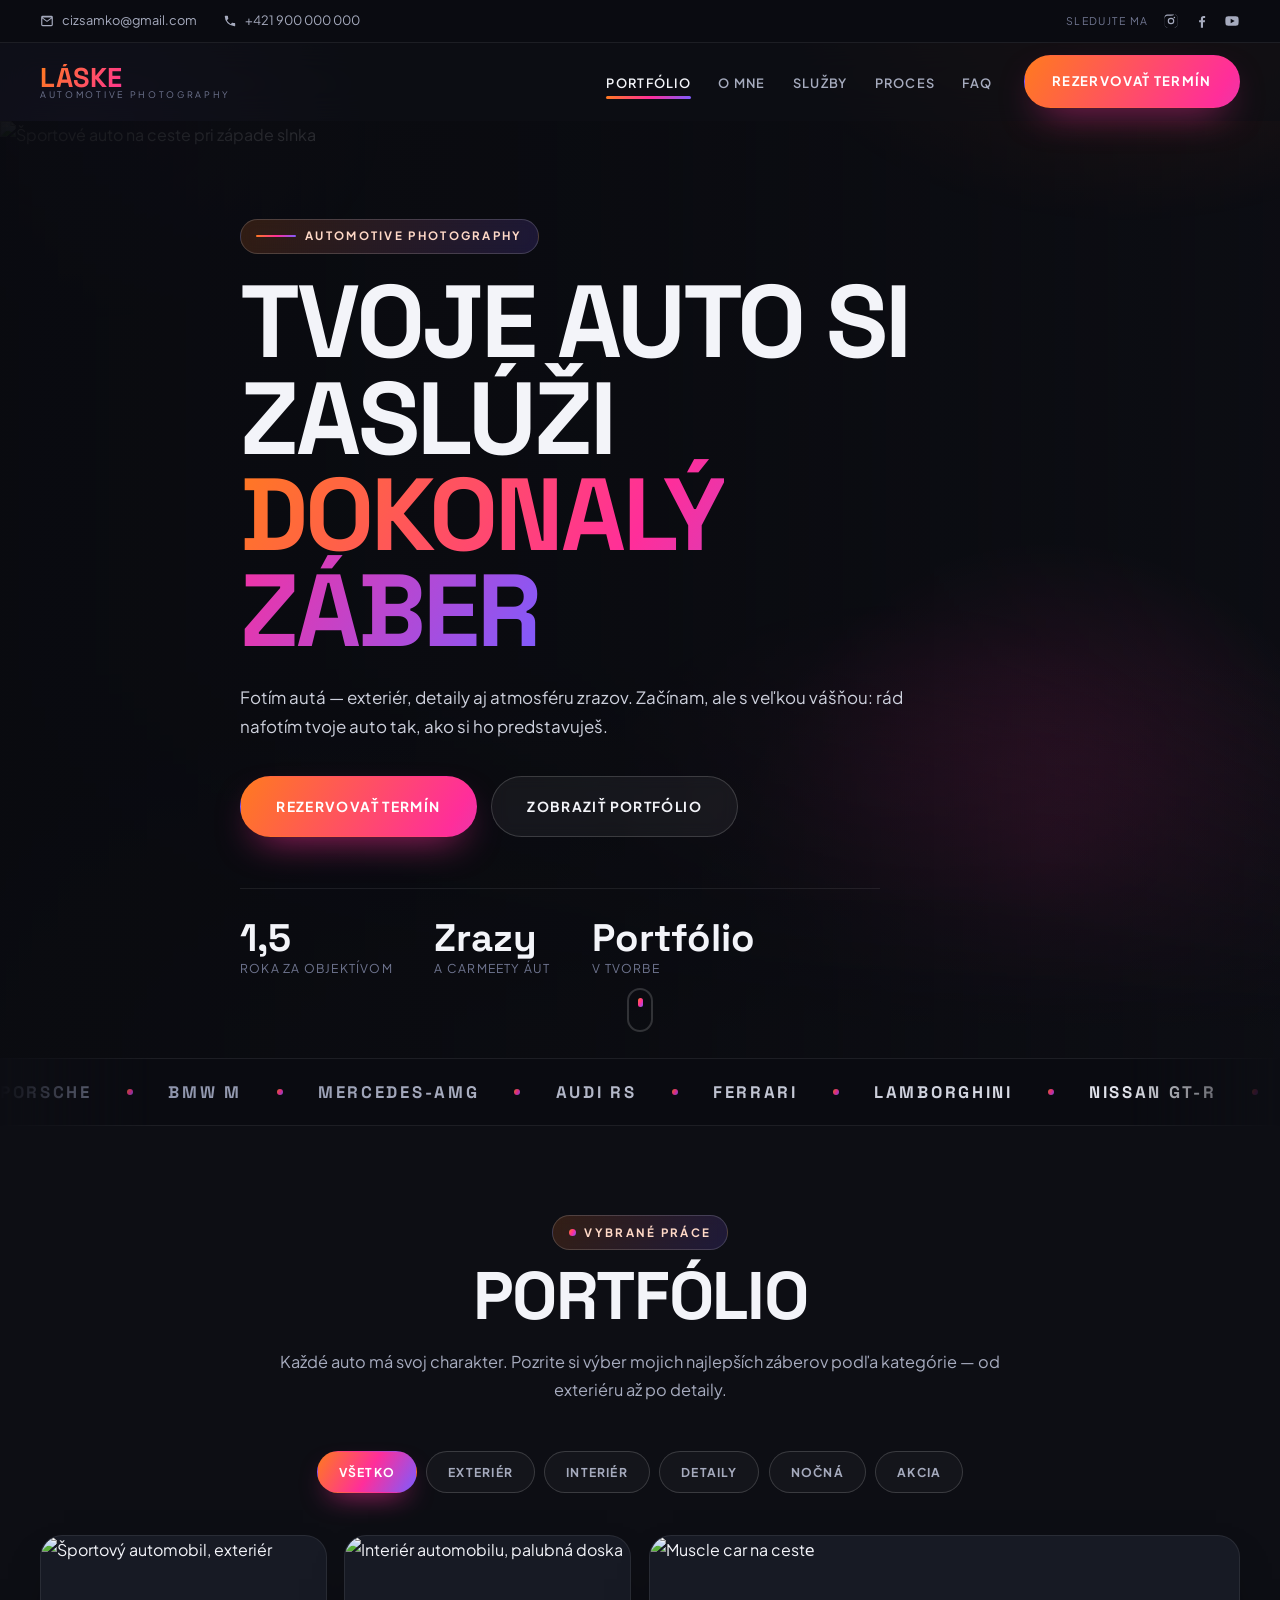
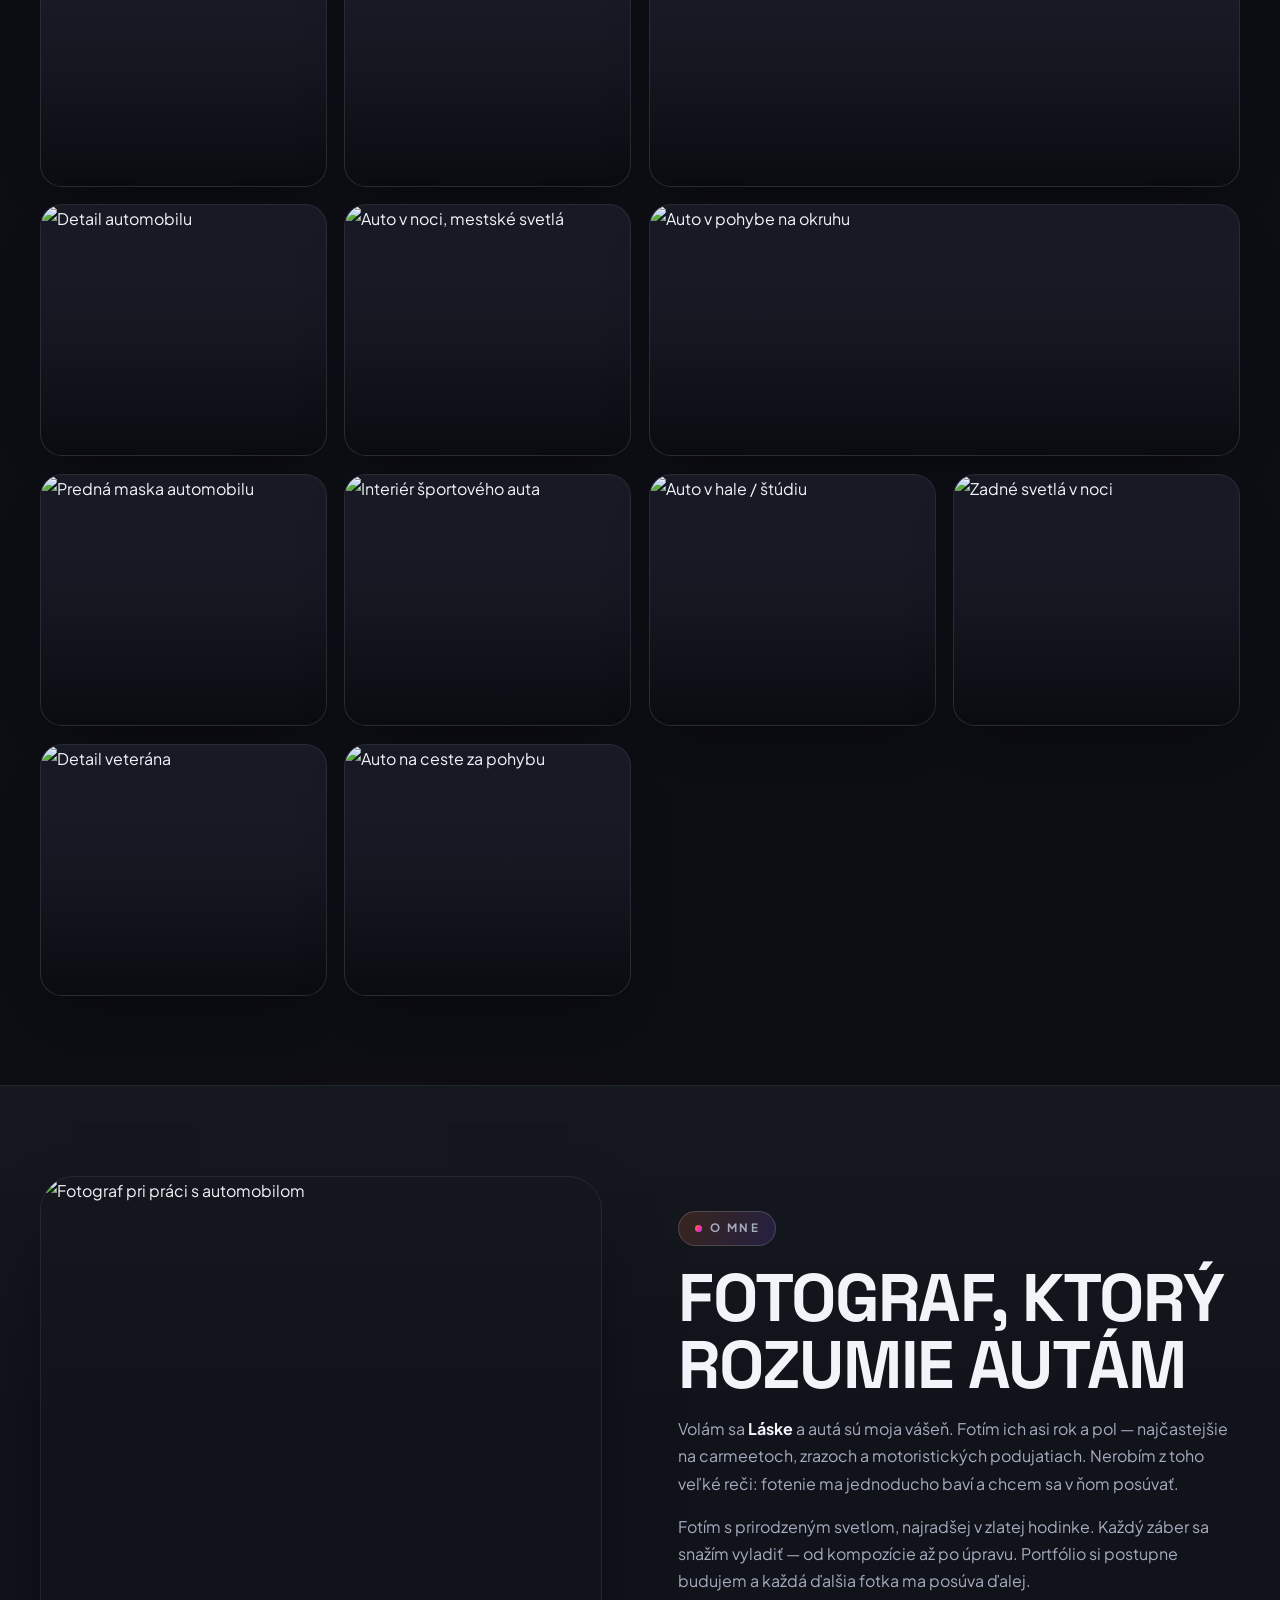
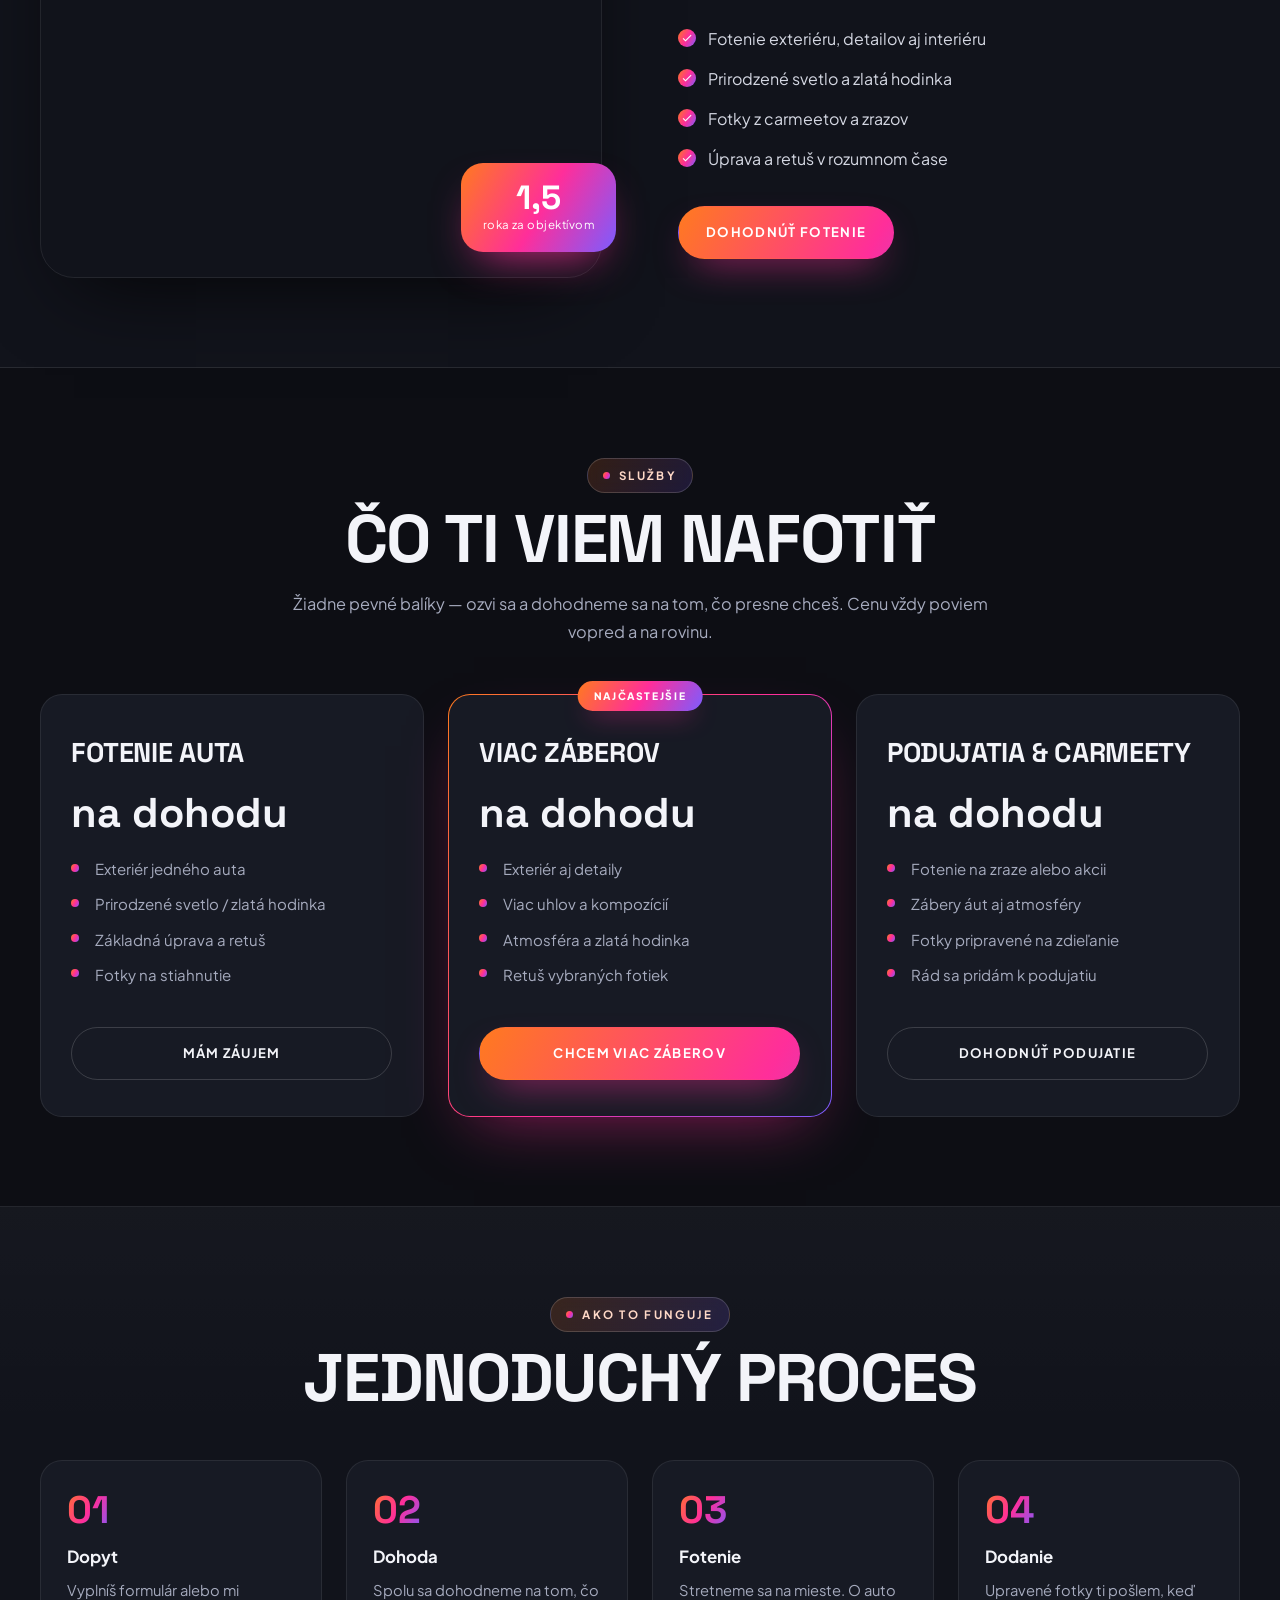
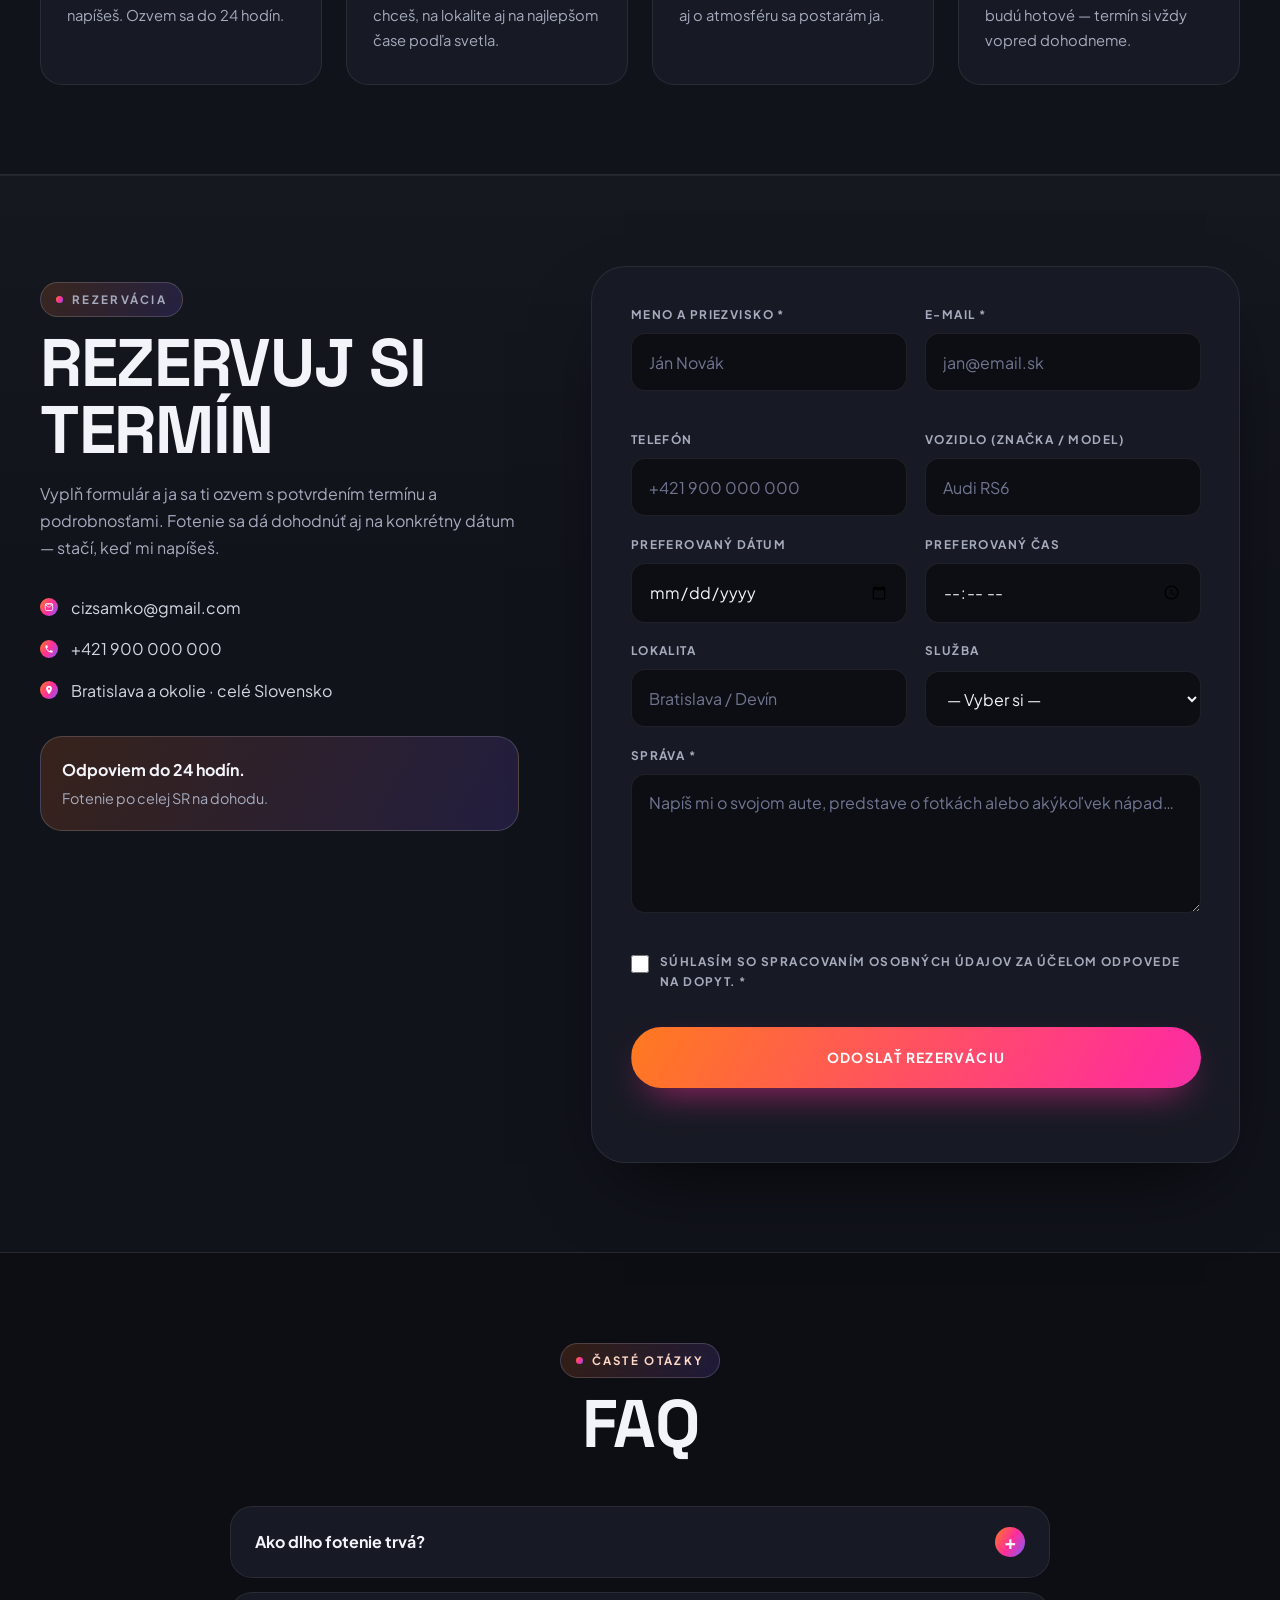
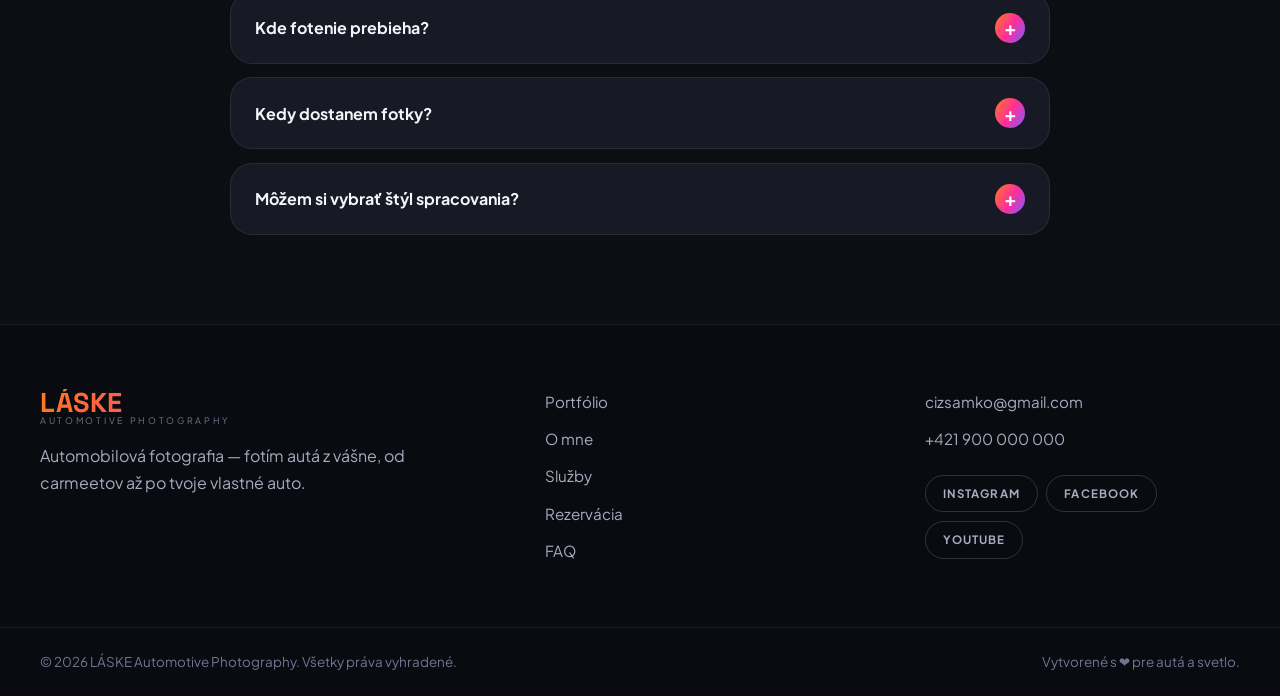
==== stranka portfolio/index.html @ 5f1a47d8 "feat(portfolio): automotive fotoportfolio + GitHub Pages workflow" ====
<!DOCTYPE html>
<html lang="sk">
<head>
<meta charset="UTF-8">
<meta name="viewport" content="width=device-width, initial-scale=1.0">
<meta name="theme-color" content="#0d0e14">

<title>LÁSKE Automotive — Car Photography | Automobilová fotografia</title>
<meta name="description" content="Automobilová fotografia — fotím autá z vášne. Autá z carmeetov, detaily aj atmosféru. Napíš mi a dohodneme fotenie tvojho auta.">
<meta name="keywords" content="automobilová fotografia, fotograf áut, car photography, fotenie áut, automotive photographer, Slovensko">
<meta name="author" content="LÁSKE Automotive">
<link rel="canonical" href="./index.html">

<!-- Open Graph / social -->
<meta property="og:type" content="website">
<meta property="og:title" content="LÁSKE Automotive — Car Photography">
<meta property="og:description" content="Automobilová fotografia — autá z carmeetov, detaily aj atmosféra. Napíš mi a dohodneme fotenie tvojho auta.">
<meta property="og:image" content="https://images.unsplash.com/photo-1503376780353-7e6692767b70?auto=format&fit=crop&w=1200&q=80">

<link rel="preconnect" href="https://fonts.googleapis.com">
<link rel="preconnect" href="https://fonts.gstatic.com" crossorigin>
<link href="https://fonts.googleapis.com/css2?family=Plus+Jakarta+Sans:wght@400;500;600;700;800&family=Space+Grotesk:wght@400;500;600;700&display=swap" rel="stylesheet">

<link rel="stylesheet" href="assets/css/style.css">
</head>
<body>

<!-- ============ PRELOADER ============ -->
<div class="preloader" id="preloader" aria-hidden="true">
  <div class="preloader__logo">LÁSKE</div>
  <div class="preloader__bar"><span></span></div>
</div>

<!-- ============ TOP BAR ============ -->
<div class="topbar">
  <div class="container topbar__inner">
    <div class="topbar__contacts">
      <a href="mailto:cizsamko@gmail.com" class="topbar__link">
        <svg viewBox="0 0 24 24" width="14" height="14" aria-hidden="true"><path fill="currentColor" d="M2 5.5A2.5 2.5 0 0 1 4.5 3h15A2.5 2.5 0 0 1 22 5.5v13a2.5 2.5 0 0 1-2.5 2.5h-15A2.5 2.5 0 0 1 2 18.5v-13Zm2.4.5 7.6 5.7L19.6 6H4.4ZM20 7.7l-7.4 5.5a1 1 0 0 1-1.2 0L4 7.7v10.8c0 .3.2.5.5.5h15c.3 0 .5-.2.5-.5V7.7Z"/></svg>
        cizsamko@gmail.com
      </a>
      <a href="tel:+421900000000" class="topbar__link">
        <svg viewBox="0 0 24 24" width="14" height="14" aria-hidden="true"><path fill="currentColor" d="M6.6 10.8a15.5 15.5 0 0 0 6.6 6.6l2.2-2.2a1 1 0 0 1 1-.24c1.1.37 2.3.57 3.5.57a1 1 0 0 1 1 1V20a1 1 0 0 1-1 1A17 17 0 0 1 3 4a1 1 0 0 1 1-1h3.5a1 1 0 0 1 1 1c0 1.2.2 2.4.57 3.5a1 1 0 0 1-.24 1l-2.23 2.3Z"/></svg>
        +421 900 000 000
      </a>
    </div>
    <div class="topbar__socials">
      <span class="topbar__label">Sledujte ma</span>
      <a href="#" aria-label="Instagram"><svg viewBox="0 0 24 24" width="16" height="16" aria-hidden="true"><path fill="currentColor" d="M12 2.2c3.2 0 3.6 0 4.9.07 1.17.05 1.8.25 2.23.41.56.22.96.48 1.38.9.42.42.68.82.9 1.38.16.42.36 1.06.41 2.23.06 1.27.07 1.65.07 4.86s0 3.6-.07 4.86c-.05 1.17-.25 1.8-.41 2.23a3.7 3.7 0 0 1-.9 1.38 3.7 3.7 0 0 1-1.38.9c-.42.16-1.06.36-2.23.41-1.27.06-1.65.07-4.86.07s-3.6 0-4.86-.07c-1.17-.05-1.8-.25-2.23-.41a3.7 3.7 0 0 1-1.38-.9 3.7 3.7 0 0 1-.9-1.38c-.16-.42-.36-1.06-.41-2.23C2.2 15.6 2.2 15.2 2.2 12s0-3.6.07-4.86c.05-1.17.25-1.8.41-2.23.22-.56.48-.96.9-1.38.42-.42.82-.68 1.38-.9.42-.16 1.06-.36 2.23-.41C8.46 2.2 8.84 2.2 12 2.2Zm0 1.8c-3.15 0-3.52 0-4.76.07-1.15.05-1.77.24-2.19.4-.55.22-.94.47-1.35.88-.41.41-.66.8-.88 1.35-.16.42-.35 1.04-.4 2.19C2.35 8.48 2.35 8.85 2.35 12s0 3.52.07 4.76c.05 1.15.24 1.77.4 2.19.22.55.47.94.88 1.35.41.41.8.66 1.35.88.42.16 1.04.35 2.19.4 1.24.07 1.61.07 4.76.07s3.52 0 4.76-.07c1.15-.05 1.77-.24 2.19-.4.55-.22.94-.47 1.35-.88.41-.41.66-.8.88-1.35.16-.42.35-1.04.4-2.19.07-1.24.07-1.61.07-4.76s0-3.52-.07-4.76c-.05-1.15-.24-1.77-.4-2.19a3.6 3.6 0 0 0-.88-1.35 3.6 3.6 0 0 0-1.35-.88c-.42-.16-1.04-.35-2.19-.4C15.52 4 15.15 4 12 4Zm0 3.1a4.9 4.9 0 1 1 0 9.8 4.9 4.9 0 0 1 0-9.8Zm0 8.08a3.18 3.18 0 1 0 0-6.36 3.18 3.18 0 0 0 0 6.36Zm6.24-8.3a1.14 1.14 0 1 1-2.28 0 1.14 1.14 0 0 1 2.28 0Z"/></svg></a>
      <a href="#" aria-label="Facebook"><svg viewBox="0 0 24 24" width="16" height="16" aria-hidden="true"><path fill="currentColor" d="M13.5 22v-8h2.7l.4-3.1h-3.1V8.9c0-.9.25-1.5 1.55-1.5h1.65V4.6c-.29-.04-1.27-.12-2.4-.12-2.37 0-4 1.45-4 4.1v2.32H7.6V14h2.7v8h3.2Z"/></svg></a>
      <a href="#" aria-label="YouTube"><svg viewBox="0 0 24 24" width="16" height="16" aria-hidden="true"><path fill="currentColor" d="M21.6 7.2a2.5 2.5 0 0 0-1.76-1.77C18.25 5 12 5 12 5s-6.25 0-7.84.43A2.5 2.5 0 0 0 2.4 7.2 26 26 0 0 0 2 12c0 1.62.13 3.23.4 4.8a2.5 2.5 0 0 0 1.76 1.77C5.75 19 12 19 12 19s6.25 0 7.84-.43a2.5 2.5 0 0 0 1.76-1.77c.27-1.57.4-3.18.4-4.8 0-1.62-.13-3.23-.4-4.8ZM10 15.5v-7l6 3.5-6 3.5Z"/></svg></a>
    </div>
  </div>
</div>

<!-- ============ HEADER ============ -->
<header class="header" id="header">
  <div class="container header__inner">
    <a href="#top" class="logo" aria-label="LÁSKE Automotive — domov">
      <span class="logo__mark">LÁSKE</span>
      <span class="logo__sub">Automotive Photography</span>
    </a>

    <nav class="nav" id="nav" aria-label="Hlavná navigácia">
      <ul class="nav__list">
        <li><a class="nav__link" href="#portfolio">Portfólio</a></li>
        <li><a class="nav__link" href="#about">O mne</a></li>
        <li><a class="nav__link" href="#services">Služby</a></li>
        <li><a class="nav__link" href="#process">Proces</a></li>
        <li><a class="nav__link" href="#faq">FAQ</a></li>
      </ul>
      <a href="#booking" class="btn btn--primary nav__cta">Rezervovať termín</a>
    </nav>

    <button class="burger" id="burger" aria-label="Otvoriť menu" aria-expanded="false" aria-controls="nav">
      <span></span><span></span><span></span>
    </button>
  </div>
</header>

<main id="top">

  <!-- ============ HERO ============ -->
  <section class="hero">
    <div class="hero__media">
      <img src="https://images.unsplash.com/photo-1503376780353-7e6692767b70?auto=format&fit=crop&w=1920&q=80"
           alt="Športové auto na ceste pri západe slnka"
           onerror="this.onerror=null;this.src='https://picsum.photos/seed/automotive-hero/1920/1200';">
    </div>

    <div class="container hero__content">
      <p class="hero__eyebrow">
        <span class="hero__line"></span> Automotive Photography
      </p>
      <h1 class="hero__title">
        Tvoje auto si zaslúži<br><em>dokonalý záber</em>
      </h1>
      <p class="hero__text">
        Fotím autá — exteriér, detaily aj atmosféru zrazov. Začínam, ale s veľkou
        vášňou: rád nafotím tvoje auto tak, ako si ho predstavuješ.
      </p>
      <div class="hero__actions">
        <a href="#booking" class="btn btn--primary btn--lg">Rezervovať termín</a>
        <a href="#portfolio" class="btn btn--ghost btn--lg">Zobraziť portfólio</a>
      </div>

      <ul class="hero__stats">
        <li><strong>1,5</strong><span>roka za objektívom</span></li>
        <li><strong>Zrazy</strong><span>a carmeety áut</span></li>
        <li><strong>Portfólio</strong><span>v tvorbe</span></li>
      </ul>
    </div>

    <a href="#portfolio" class="hero__scroll" aria-label="Posunúť na portfólio">
      <span class="hero__scroll-dot"></span>
    </a>
  </section>

  <!-- ============ BRAND MARQUEE ============ -->
  <div class="marquee" aria-hidden="true">
    <div class="marquee__track">
      <span>PORSCHE</span><span>BMW M</span><span>MERCEDES-AMG</span><span>AUDI RS</span>
      <span>FERRARI</span><span>LAMBORGHINI</span><span>NISSAN GT-R</span><span>TOYOTA GR</span>
      <span>PORSCHE</span><span>BMW M</span><span>MERCEDES-AMG</span><span>AUDI RS</span>
      <span>FERRARI</span><span>LAMBORGHINI</span><span>NISSAN GT-R</span><span>TOYOTA GR</span>
    </div>
  </div>

  <!-- ============ PORTFOLIO ============ -->
  <section class="section" id="portfolio">
    <div class="container">
      <header class="section__head reveal">
        <p class="section__eyebrow">Vybrané práce</p>
        <h2 class="section__title">Portfólio</h2>
        <p class="section__lead">
          Každé auto má svoj charakter. Pozrite si výber mojich najlepších záberov
          podľa kategórie — od exteriéru až po detaily.
        </p>
      </header>

      <div class="filters reveal" role="tablist" aria-label="Filtrovať portfólio">
        <button class="filter is-active" data-filter="all" role="tab" aria-selected="true">Všetko</button>
        <button class="filter" data-filter="exterior" role="tab" aria-selected="false">Exteriér</button>
        <button class="filter" data-filter="interior" role="tab" aria-selected="false">Interiér</button>
        <button class="filter" data-filter="detail" role="tab" aria-selected="false">Detaily</button>
        <button class="filter" data-filter="night" role="tab" aria-selected="false">Nočná</button>
        <button class="filter" data-filter="action" role="tab" aria-selected="false">Akcia</button>
      </div>

      <!-- Nahraďte src a alt vlastnými fotografiami. Kategórie: exterior | interior | detail | night | action -->
      <div class="gallery" id="gallery">
        <figure class="gallery__item reveal" data-category="exterior">
          <img src="https://images.unsplash.com/photo-1503376780353-7e6692767b70?auto=format&fit=crop&w=900&q=80" alt="Športový automobil, exteriér" loading="lazy" onerror="this.onerror=null;this.src='https://picsum.photos/seed/auto1/900/1100';">
          <figcaption><span class="gallery__cat">Exteriér</span><span class="gallery__name">Porsche 911 · Zlatá hodinka</span></figcaption>
        </figure>

        <figure class="gallery__item reveal" data-category="interior">
          <img src="https://images.unsplash.com/photo-1503736334956-4c8f8e92946d?auto=format&fit=crop&w=900&q=80" alt="Interiér automobilu, palubná doska" loading="lazy" onerror="this.onerror=null;this.src='https://picsum.photos/seed/auto2/900/700';">
          <figcaption><span class="gallery__cat">Interiér</span><span class="gallery__name">Koža a karbón</span></figcaption>
        </figure>

        <figure class="gallery__item gallery__item--wide reveal" data-category="exterior">
          <img src="https://images.unsplash.com/photo-1494976388531-d1058494cdd8?auto=format&fit=crop&w=1400&q=80" alt="Muscle car na cestе" loading="lazy" onerror="this.onerror=null;this.src='https://picsum.photos/seed/auto3/1400/800';">
          <figcaption><span class="gallery__cat">Exteriér</span><span class="gallery__name">American Muscle</span></figcaption>
        </figure>

        <figure class="gallery__item reveal" data-category="detail">
          <img src="https://images.unsplash.com/photo-1552519507-da3b142c6e3d?auto=format&fit=crop&w=900&q=80" alt="Detail automobilu" loading="lazy" onerror="this.onerror=null;this.src='https://picsum.photos/seed/auto4/900/700';">
          <figcaption><span class="gallery__cat">Detail</span><span class="gallery__name">Koleso &amp; brzdy</span></figcaption>
        </figure>

        <figure class="gallery__item reveal" data-category="night">
          <img src="https://images.unsplash.com/photo-1542282088-fe8426682b8f?auto=format&fit=crop&w=900&q=80" alt="Auto v noci, mestské svetlá" loading="lazy" onerror="this.onerror=null;this.src='https://picsum.photos/seed/auto5/900/1100';">
          <figcaption><span class="gallery__cat">Nočná</span><span class="gallery__name">Neónová noc</span></figcaption>
        </figure>

        <figure class="gallery__item gallery__item--wide reveal" data-category="action">
          <img src="https://images.unsplash.com/photo-1511919884226-fd3cad34687c?auto=format&fit=crop&w=1400&q=80" alt="Auto v pohybe na okruhu" loading="lazy" onerror="this.onerror=null;this.src='https://picsum.photos/seed/auto6/1400/800';">
          <figcaption><span class="gallery__cat">Akcia</span><span class="gallery__name">Na hranici</span></figcaption>
        </figure>

        <figure class="gallery__item reveal" data-category="detail">
          <img src="https://images.unsplash.com/photo-1583121274602-3e2820c69888?auto=format&fit=crop&w=900&q=80" alt="Predná maska automobilu" loading="lazy" onerror="this.onerror=null;this.src='https://picsum.photos/seed/auto7/900/700';">
          <figcaption><span class="gallery__cat">Detail</span><span class="gallery__name">Svetlomety</span></figcaption>
        </figure>

        <figure class="gallery__item reveal" data-category="interior">
          <img src="https://images.unsplash.com/photo-1549317661-bd32c8ce0db2?auto=format&fit=crop&w=900&q=80" alt="Interiér športového auta" loading="lazy" onerror="this.onerror=null;this.src='https://picsum.photos/seed/auto8/900/1100';">
          <figcaption><span class="gallery__cat">Interiér</span><span class="gallery__name">Kokpit</span></figcaption>
        </figure>

        <figure class="gallery__item reveal" data-category="exterior">
          <img src="https://images.unsplash.com/photo-1492144534655-ae79c964c9d7?auto=format&fit=crop&w=900&q=80" alt="Auto v hale / štúdiu" loading="lazy" onerror="this.onerror=null;this.src='https://picsum.photos/seed/auto9/900/700';">
          <figcaption><span class="gallery__cat">Exteriér</span><span class="gallery__name">Štúdio</span></figcaption>
        </figure>

        <figure class="gallery__item reveal" data-category="night">
          <img src="https://images.unsplash.com/photo-1526726538690-5cbf956ae2fd?auto=format&fit=crop&w=900&q=80" alt="Zadné svetlá v noci" loading="lazy" onerror="this.onerror=null;this.src='https://picsum.photos/seed/auto10/900/700';">
          <figcaption><span class="gallery__cat">Nočná</span><span class="gallery__name">Svetelná stopa</span></figcaption>
        </figure>

        <figure class="gallery__item reveal" data-category="detail">
          <img src="https://images.unsplash.com/photo-1605559424843-9e4c228bf1c2?auto=format&fit=crop&w=900&q=80" alt="Detail veterána" loading="lazy" onerror="this.onerror=null;this.src='https://picsum.photos/seed/auto11/900/1100';">
          <figcaption><span class="gallery__cat">Detail</span><span class="gallery__name">Retro duša</span></figcaption>
        </figure>

        <figure class="gallery__item reveal" data-category="action">
          <img src="https://images.unsplash.com/photo-1568605117036-5fe5e7bab0b7?auto=format&fit=crop&w=900&q=80" alt="Auto na ceste za pohybu" loading="lazy" onerror="this.onerror=null;this.src='https://picsum.photos/seed/auto12/900/700';">
          <figcaption><span class="gallery__cat">Akcia</span><span class="gallery__name">Pohyb</span></figcaption>
        </figure>
      </div>
    </div>
  </section>

  <!-- ============ ABOUT ============ -->
  <section class="section section--alt" id="about">
    <div class="container about">
      <div class="about__media reveal">
        <img src="https://images.unsplash.com/photo-1483370483197-6d5a4a8f4d2c?auto=format&fit=crop&w=900&q=80"
             alt="Fotograf pri práci s automobilom" loading="lazy"
             onerror="this.onerror=null;this.src='https://picsum.photos/seed/photographer/900/1100';">
        <div class="about__badge">
          <strong>1,5</strong>
          <span>roka za objektívom</span>
        </div>
      </div>

      <div class="about__content reveal">
        <p class="section__eyebrow">O mne</p>
        <h2 class="section__title">Fotograf, ktorý rozumie autám</h2>
        <p>
          Volám sa <strong>Láske</strong> a autá sú moja vášeň. Fotím ich asi rok a pol —
          najčastejšie na carmeetoch, zrazoch a motoristických podujatiach.
          Nerobím z toho veľké reči: fotenie ma jednoducho baví a chcem sa v ňom posúvať.
        </p>
        <p>
          Fotím s prirodzeným svetlom, najradšej v zlatej hodinke. Každý záber sa
          snažím vyladiť — od kompozície až po úpravu. Portfólio si postupne budujem
          a každá ďalšia fotka ma posúva ďalej.
        </p>

        <ul class="about__list">
          <li><svg viewBox="0 0 24 24" width="18" height="18" aria-hidden="true"><path fill="currentColor" d="M9 16.2 4.8 12l-1.4 1.4L9 19 21 7l-1.4-1.4L9 16.2Z"/></svg> Fotenie exteriéru, detailov aj interiéru</li>
          <li><svg viewBox="0 0 24 24" width="18" height="18" aria-hidden="true"><path fill="currentColor" d="M9 16.2 4.8 12l-1.4 1.4L9 19 21 7l-1.4-1.4L9 16.2Z"/></svg> Prirodzené svetlo a zlatá hodinka</li>
          <li><svg viewBox="0 0 24 24" width="18" height="18" aria-hidden="true"><path fill="currentColor" d="M9 16.2 4.8 12l-1.4 1.4L9 19 21 7l-1.4-1.4L9 16.2Z"/></svg> Fotky z carmeetov a zrazov</li>
          <li><svg viewBox="0 0 24 24" width="18" height="18" aria-hidden="true"><path fill="currentColor" d="M9 16.2 4.8 12l-1.4 1.4L9 19 21 7l-1.4-1.4L9 16.2Z"/></svg> Úprava a retuš v rozumnom čase</li>
        </ul>

        <a href="#booking" class="btn btn--primary">Dohodnúť fotenie</a>
      </div>
    </div>
  </section>

  <!-- ============ SERVICES ============ -->
  <section class="section" id="services">
    <div class="container">
      <header class="section__head reveal">
        <p class="section__eyebrow">Služby</p>
        <h2 class="section__title">Čo ti viem nafotiť</h2>
        <p class="section__lead">Žiadne pevné balíky — ozvi sa a dohodneme sa na tom, čo presne chceš. Cenu vždy poviem vopred a na rovinu.</p>
      </header>

      <div class="cards">
        <article class="card reveal">
          <h3 class="card__title">Fotenie auta</h3>
          <p class="card__price">na dohodu</p>
          <ul class="card__list">
            <li>Exteriér jedného auta</li>
            <li>Prirodzené svetlo / zlatá hodinka</li>
            <li>Základná úprava a retuš</li>
            <li>Fotky na stiahnutie</li>
          </ul>
          <a href="#booking" class="btn btn--outline" data-package="Fotenie auta">Mám záujem</a>
        </article>

        <article class="card card--featured reveal">
          <span class="card__badge">Najčastejšie</span>
          <h3 class="card__title">Viac záberov</h3>
          <p class="card__price">na dohodu</p>
          <ul class="card__list">
            <li>Exteriér aj detaily</li>
            <li>Viac uhlov a kompozícií</li>
            <li>Atmosféra a zlatá hodinka</li>
            <li>Retuš vybraných fotiek</li>
          </ul>
          <a href="#booking" class="btn btn--primary" data-package="Viac záberov">Chcem viac záberov</a>
        </article>

        <article class="card reveal">
          <h3 class="card__title">Podujatia &amp; carmeety</h3>
          <p class="card__price">na dohodu</p>
          <ul class="card__list">
            <li>Fotenie na zraze alebo akcii</li>
            <li>Zábery áut aj atmosféry</li>
            <li>Fotky pripravené na zdieľanie</li>
            <li>Rád sa pridám k podujatiu</li>
          </ul>
          <a href="#booking" class="btn btn--outline" data-package="Podujatie">Dohodnúť podujatie</a>
        </article>
      </div>
    </div>
  </section>

  <!-- ============ PROCESS ============ -->
  <section class="section section--alt" id="process">
    <div class="container">
      <header class="section__head reveal">
        <p class="section__eyebrow">Ako to funguje</p>
        <h2 class="section__title">Jednoduchý proces</h2>
      </header>

      <div class="steps">
        <div class="step reveal"><span class="step__num">01</span><h3>Dopyt</h3><p>Vyplníš formulár alebo mi napíšeš. Ozvem sa do 24 hodín.</p></div>
        <div class="step reveal"><span class="step__num">02</span><h3>Dohoda</h3><p>Spolu sa dohodneme na tom, čo chceš, na lokalite aj na najlepšom čase podľa svetla.</p></div>
        <div class="step reveal"><span class="step__num">03</span><h3>Fotenie</h3><p>Stretneme sa na mieste. O auto aj o atmosféru sa postarám ja.</p></div>
        <div class="step reveal"><span class="step__num">04</span><h3>Dodanie</h3><p>Upravené fotky ti pošlem, keď budú hotové — termín si vždy vopred dohodneme.</p></div>
      </div>
    </div>
  </section>

  <!-- ============ BOOKING ============ -->
  <section class="section section--alt" id="booking">
    <div class="container booking">
      <div class="booking__info reveal">
        <p class="section__eyebrow">Rezervácia</p>
        <h2 class="section__title">Rezervuj si termín</h2>
        <p>
          Vyplň formulár a ja sa ti ozvem s potvrdením termínu a podrobnosťami.
          Fotenie sa dá dohodnúť aj na konkrétny dátum — stačí, keď mi napíšeš.
        </p>

        <ul class="booking__contacts">
          <li>
            <svg viewBox="0 0 24 24" width="18" height="18" aria-hidden="true"><path fill="currentColor" d="M2 5.5A2.5 2.5 0 0 1 4.5 3h15A2.5 2.5 0 0 1 22 5.5v13a2.5 2.5 0 0 1-2.5 2.5h-15A2.5 2.5 0 0 1 2 18.5v-13Zm2.4.5 7.6 5.7L19.6 6H4.4ZM20 7.7l-7.4 5.5a1 1 0 0 1-1.2 0L4 7.7v10.8c0 .3.2.5.5.5h15c.3 0 .5-.2.5-.5V7.7Z"/></svg>
            <a href="mailto:cizsamko@gmail.com">cizsamko@gmail.com</a>
          </li>
          <li>
            <svg viewBox="0 0 24 24" width="18" height="18" aria-hidden="true"><path fill="currentColor" d="M6.6 10.8a15.5 15.5 0 0 0 6.6 6.6l2.2-2.2a1 1 0 0 1 1-.24c1.1.37 2.3.57 3.5.57a1 1 0 0 1 1 1V20a1 1 0 0 1-1 1A17 17 0 0 1 3 4a1 1 0 0 1 1-1h3.5a1 1 0 0 1 1 1c0 1.2.2 2.4.57 3.5a1 1 0 0 1-.24 1l-2.23 2.3Z"/></svg>
            <a href="tel:+421900000000">+421 900 000 000</a>
          </li>
          <li>
            <svg viewBox="0 0 24 24" width="18" height="18" aria-hidden="true"><path fill="currentColor" d="M12 2a7 7 0 0 0-7 7c0 5.25 7 13 7 13s7-7.75 7-13a7 7 0 0 0-7-7Zm0 9.5A2.5 2.5 0 1 1 12 6.5a2.5 2.5 0 0 1 0 5Z"/></svg>
            <span>Bratislava a okolie · celé Slovensko</span>
          </li>
        </ul>

        <div class="booking__note">
          <strong>Odpoviem do 24 hodín.</strong>
          <span>Fotenie po celej SR na dohodu.</span>
        </div>
      </div>

      <form class="form reveal" id="bookingForm" novalidate>
        <!-- honeypot proti spamu -->
        <div class="hp" aria-hidden="true">
          <label>Nevypĺňaj<input type="text" name="website" tabindex="-1" autocomplete="off"></label>
        </div>

        <div class="form__row">
          <div class="field">
            <label for="name">Meno a priezvisko *</label>
            <input type="text" id="name" name="name" required autocomplete="name" placeholder="Ján Novák">
            <small class="field__error" data-error-for="name"></small>
          </div>
          <div class="field">
            <label for="email">E-mail *</label>
            <input type="email" id="email" name="email" required autocomplete="email" placeholder="jan@email.sk">
            <small class="field__error" data-error-for="email"></small>
          </div>
        </div>

        <div class="form__row">
          <div class="field">
            <label for="phone">Telefón</label>
            <input type="tel" id="phone" name="phone" autocomplete="tel" placeholder="+421 900 000 000">
          </div>
          <div class="field">
            <label for="car">Vozidlo (značka / model)</label>
            <input type="text" id="car" name="car" placeholder="Audi RS6">
          </div>
        </div>

        <div class="form__row">
          <div class="field">
            <label for="date">Preferovaný dátum</label>
            <input type="date" id="date" name="date">
          </div>
          <div class="field">
            <label for="time">Preferovaný čas</label>
            <input type="time" id="time" name="time">
          </div>
        </div>

        <div class="form__row">
          <div class="field">
            <label for="location">Lokalita</label>
            <input type="text" id="location" name="location" placeholder="Bratislava / Devín">
          </div>
          <div class="field">
            <label for="package">Služba</label>
            <select id="package" name="package">
              <option value="">— Vyber si —</option>
              <option value="Fotenie auta">Fotenie auta</option>
              <option value="Viac záberov">Viac záberov</option>
              <option value="Podujatie">Podujatie / carmeet</option>
              <option value="Other">Iné / neviem sa rozhodnúť</option>
            </select>
          </div>
        </div>

        <div class="field">
          <label for="message">Správa *</label>
          <textarea id="message" name="message" rows="4" required placeholder="Napíš mi o svojom aute, predstave o fotkách alebo akýkoľvek nápad…"></textarea>
          <small class="field__error" data-error-for="message"></small>
        </div>

        <div class="field field--check">
          <label class="checkbox">
            <input type="checkbox" id="gdpr" name="gdpr" required>
            <span>Súhlasím so spracovaním osobných údajov za účelom odpovede na dopyt. *</span>
          </label>
          <small class="field__error" data-error-for="gdpr"></small>
        </div>

        <button type="submit" class="btn btn--primary btn--lg btn--block" id="submitBtn">
          <span class="btn__label">Odoslať rezerváciu</span>
          <span class="btn__spinner" aria-hidden="true"></span>
        </button>

        <p class="form__note" id="formNote" role="status" aria-live="polite"></p>
      </form>
    </div>
  </section>

  <!-- ============ FAQ ============ -->
  <section class="section" id="faq">
    <div class="container container--narrow">
      <header class="section__head reveal">
        <p class="section__eyebrow">Časté otázky</p>
        <h2 class="section__title">FAQ</h2>
      </header>

      <div class="faq">
        <details class="faq__item reveal">
          <summary>Ako dlho fotenie trvá?</summary>
          <p>Záleží na tom, čo si dohodneme — zvyčajne to býva hodina až dve. Nič neponáhľame, dôležitý je výsledok.</p>
        </details>
        <details class="faq__item reveal">
          <summary>Kde fotenie prebieha?</summary>
          <p>Fotím po celom Slovensku. Najčastejšie v okolí Bratislavy, no rád prídem aj za hranice regiónu — dohodneme sa individuálne.</p>
        </details>
        <details class="faq__item reveal">
          <summary>Kedy dostanem fotky?</summary>
          <p>Upravené fotky ti pošlem, keď budú hotové — zvyčajne do pár dní. Termín si vždy vopred dohodneme.</p>
        </details>
        <details class="faq__item reveal">
          <summary>Môžem si vybrať štýl spracovania?</summary>
          <p>Áno. Pred fotením si prejdeme tvoje predstavy a referenčné fotky. Rád sa inšpirujem tvojím vkusom, aby výsledok sedel presne.</p>
        </details>
      </div>
    </div>
  </section>

</main>

<!-- ============ FOOTER ============ -->
<footer class="footer">
  <div class="container footer__inner">
    <div class="footer__brand">
      <a href="#top" class="logo">
        <span class="logo__mark">LÁSKE</span>
        <span class="logo__sub">Automotive Photography</span>
      </a>
      <p>Automobilová fotografia — fotím autá z vášne, od carmeetov až po tvoje vlastné auto.</p>
    </div>

    <nav class="footer__nav" aria-label="Pätková navigácia">
      <a href="#portfolio">Portfólio</a>
      <a href="#about">O mne</a>
      <a href="#services">Služby</a>
      <a href="#booking">Rezervácia</a>
      <a href="#faq">FAQ</a>
    </nav>

    <div class="footer__contact">
      <a href="mailto:cizsamko@gmail.com">cizsamko@gmail.com</a>
      <a href="tel:+421900000000">+421 900 000 000</a>
      <div class="footer__socials">
        <a href="#" aria-label="Instagram">Instagram</a>
        <a href="#" aria-label="Facebook">Facebook</a>
        <a href="#" aria-label="YouTube">YouTube</a>
      </div>
    </div>
  </div>

  <div class="footer__bottom">
    <div class="container">
      <p>© <span id="year"></span> LÁSKE Automotive Photography. Všetky práva vyhradené.</p>
      <p class="footer__credit">Vytvorené s ❤️ pre autá a svetlo.</p>
    </div>
  </div>
</footer>

<!-- ============ LIGHTBOX ============ -->
<div class="lightbox" id="lightbox" aria-hidden="true" role="dialog" aria-modal="true" aria-label="Náhľad fotografie">
  <button class="lightbox__close" id="lbClose" aria-label="Zavrieť">&times;</button>
  <button class="lightbox__nav lightbox__nav--prev" id="lbPrev" aria-label="Predchádzajúca">&#8249;</button>
  <figure class="lightbox__figure">
    <img id="lbImage" src="" alt="">
    <figcaption id="lbCaption"></figcaption>
  </figure>
  <button class="lightbox__nav lightbox__nav--next" id="lbNext" aria-label="Ďalšia">&#8250;</button>
</div>

<!-- ============ BACK TO TOP ============ -->
<button class="to-top" id="toTop" aria-label="Návrat nahor">
  <svg viewBox="0 0 24 24" width="20" height="20" aria-hidden="true"><path fill="currentColor" d="M12 4l8 8h-5v8H9v-8H4l8-8Z"/></svg>
</button>

<script src="assets/js/main.js" defer></script>

<!-- Structured data pre SEO -->
<script type="application/ld+json">
{
  "@context": "https://schema.org",
  "@type": "Person",
  "name": "LÁSKE Automotive Photography",
  "jobTitle": "Automobilový fotograf",
  "image": "https://images.unsplash.com/photo-1503376780353-7e6692767b70?auto=format&fit=crop&w=1200&q=80",
  "description": "Automobilová fotografia — autá z carmeetov, detaily a atmosféra. Portfólio v tvorbe.",
  "email": "cizsamko@gmail.com",
  "telephone": "+421900000000",
  "areaServed": "Slovensko"
}
</script>

</body>
</html>
---- stranka portfolio/assets/css/style.css ----
/* ==========================================================================
   LÁSKE Automotive Photography — hlavný stylesheet
   Štýl: moderný "Canva-like" template — gradientné akcenty, veľké radiusy,
   mäkké farebné tiene, čistá geometrická typografia.
   ========================================================================== */

/* ---------- Design tokens ---------- */
:root {
  --bg:        #0d0e14;
  --bg-alt:    #11131b;
  --surface:   #171a24;
  --surface-2: #1f2331;
  --border:    rgba(255, 255, 255, .08);
  --border-2:  rgba(255, 255, 255, .16);

  --text:      #f3f4f9;
  --muted:     #a6abbe;
  --muted-2:   #707691;

  --accent:    #ff5a1f;
  --accent-hi: #ff7a45;
  --accent-2:  #ff2e9a;
  --accent-3:  #7c5cff;
  --accent-ink:#1a0a02;

  /* Signature gradient — jadro "Canva" vzhľadu */
  --grad:      linear-gradient(120deg, #ff7a1f 0%, #ff2e9a 52%, #7c5cff 100%);
  --grad-rev:  linear-gradient(120deg, #7c5cff 0%, #ff2e9a 48%, #ff7a1f 100%);
  --grad-soft: linear-gradient(120deg, rgba(255,122,31,.16), rgba(124,92,255,.16));

  --radius:    22px;
  --radius-sm: 14px;
  --radius-lg: 34px;
  --shadow:    0 34px 80px -34px rgba(0, 0, 0, .85);
  --shadow-sm: 0 20px 46px -24px rgba(0, 0, 0, .72);
  --shadow-glow: 0 18px 44px -16px rgba(255, 46, 154, .55);

  --font-display: 'Space Grotesk', 'Segoe UI', system-ui, sans-serif;
  --font-body:    'Plus Jakarta Sans', system-ui, -apple-system, Segoe UI, Roboto, sans-serif;

  --container: 1200px;
  --header-h: 78px;
  --ease: cubic-bezier(.22, 1, .36, 1);
}

/* ---------- Reset ---------- */
*, *::before, *::after { box-sizing: border-box; }

* { margin: 0; padding: 0; }

html {
  scroll-behavior: smooth;
  scroll-padding-top: calc(var(--header-h) + 16px);
  -webkit-text-size-adjust: 100%;
}

body {
  font-family: var(--font-body);
  font-size: 16px;
  line-height: 1.7;
  color: var(--text);
  background: var(--bg);
  overflow-x: hidden;
  -webkit-font-smoothing: antialiased;
}

/* Jemné gradientové svetlo na pozadí (Canva vibe) */
body::before {
  content: "";
  position: fixed;
  inset: 0;
  z-index: -1;
  pointer-events: none;
  background:
    radial-gradient(45% 40% at 88% 0%, rgba(255, 90, 31, .14), transparent 62%),
    radial-gradient(40% 36% at 6% 14%, rgba(124, 92, 255, .13), transparent 60%),
    radial-gradient(38% 34% at 70% 88%, rgba(255, 46, 154, .10), transparent 62%);
}

body.is-locked { overflow: hidden; }

img { display: block; max-width: 100%; height: auto; }
a { color: inherit; text-decoration: none; }
button { font: inherit; color: inherit; background: none; border: 0; cursor: pointer; }
ul { list-style: none; }
input, select, textarea { font: inherit; }
svg { display: block; }

::selection { background: var(--accent-2); color: #fff; }

:focus-visible {
  outline: 2px solid var(--accent-2);
  outline-offset: 3px;
  border-radius: 6px;
}

.container {
  width: min(100% - 2.5rem, var(--container));
  margin-inline: auto;
}
.container--narrow { width: min(100% - 2.5rem, 820px); }

/* ---------- Typography helpers ---------- */
.section__eyebrow,
.hero__eyebrow {
  display: inline-flex;
  align-items: center;
  gap: .55rem;
  padding: .42rem .95rem;
  border: 1px solid var(--border-2);
  border-radius: 999px;
  background: var(--grad-soft);
  backdrop-filter: blur(6px);
  font-family: var(--font-body);
  font-size: .72rem;
  font-weight: 700;
  letter-spacing: .2em;
  text-transform: uppercase;
  color: #ffd9c7;
}

.section__eyebrow::before {
  content: "";
  width: 7px;
  height: 7px;
  border-radius: 50%;
  background: var(--grad);
  flex: none;
}

.section__title {
  font-family: var(--font-display);
  font-weight: 700;
  font-size: clamp(2.3rem, 5.6vw, 4.2rem);
  line-height: 1;
  letter-spacing: -.02em;
  text-transform: uppercase;
  margin-top: .8rem;
}

.section__lead {
  max-width: 62ch;
  margin-top: 1.1rem;
  color: var(--muted);
  font-size: 1.02rem;
}

.section__head { margin-bottom: 3rem; }
.section__head .section__lead { margin-inline: auto; }
.section__head:not(.section__head--left) { text-align: center; }

/* ---------- Buttons ---------- */
.btn {
  --btn-bg: transparent;
  --btn-fg: var(--text);
  --btn-bd: var(--border-2);
  display: inline-flex;
  align-items: center;
  justify-content: center;
  gap: .6rem;
  padding: .9rem 1.7rem;
  border: 1px solid var(--btn-bd);
  border-radius: 999px;
  background: var(--btn-bg);
  color: var(--btn-fg);
  font-family: var(--font-body);
  font-weight: 700;
  font-size: .82rem;
  letter-spacing: .1em;
  text-transform: uppercase;
  position: relative;
  overflow: hidden;
  transition: transform .35s var(--ease), background .45s, border-color .35s, color .35s, box-shadow .45s;
  will-change: transform;
}
.btn:hover { transform: translateY(-2px); }
.btn:active { transform: translateY(0); }

.btn--primary {
  --btn-fg: #fff;
  --btn-bd: transparent;
  background-image: var(--grad);
  background-size: 180% 100%;
  background-position: 0% 0;
  box-shadow: 0 16px 38px -16px rgba(255, 46, 154, .75);
}
.btn--primary:hover {
  background-position: 100% 0;
  box-shadow: 0 20px 46px -16px rgba(124, 92, 255, .7);
}

.btn--ghost {
  --btn-bg: rgba(255,255,255,.05);
  backdrop-filter: blur(8px);
}
.btn--ghost:hover { --btn-bg: rgba(255,255,255,.12); }

.btn--outline:hover { --btn-bg: #fff; --btn-fg: #101014; --btn-bd: #fff; }

.btn--lg { padding: 1.1rem 2.2rem; font-size: .86rem; }
.btn--block { width: 100%; }

/* ---------- Preloader ---------- */
.preloader {
  position: fixed;
  inset: 0;
  z-index: 9999;
  display: grid;
  place-content: center;
  gap: 1rem;
  background: var(--bg);
  transition: opacity .6s ease, visibility .6s;
}
.preloader.is-hidden { opacity: 0; visibility: hidden; }
.preloader__logo {
  font-family: var(--font-display);
  font-weight: 700;
  font-size: 3rem;
  letter-spacing: .28em;
  color: var(--text);
}
.preloader__bar {
  width: 180px;
  height: 3px;
  border-radius: 999px;
  background: rgba(255,255,255,.12);
  overflow: hidden;
}
.preloader__bar span {
  display: block;
  width: 40%;
  height: 100%;
  border-radius: 999px;
  background: var(--grad);
  animation: load 1s infinite var(--ease);
}
@keyframes load {
  0%   { transform: translateX(-100%); }
  100% { transform: translateX(300%); }
}

/* ---------- Top bar ---------- */
.topbar {
  background: #0a0b11;
  border-bottom: 1px solid var(--border);
}
.topbar__inner {
  display: flex;
  align-items: center;
  justify-content: space-between;
  gap: 1.5rem;
  min-height: 42px;
}
.topbar__contacts { display: flex; gap: 1.6rem; flex-wrap: wrap; }
.topbar__link {
  display: inline-flex;
  align-items: center;
  gap: .5rem;
  font-size: .8rem;
  color: var(--muted);
  transition: color .3s;
}
.topbar__link:hover { color: var(--accent-hi); }
.topbar__socials { display: flex; align-items: center; gap: .9rem; }
.topbar__label { color: var(--muted-2); letter-spacing: .14em; text-transform: uppercase; font-size: .66rem; }
.topbar__socials a { color: var(--muted); transition: color .3s, transform .3s; }
.topbar__socials a:hover { color: var(--accent-2); transform: translateY(-2px); }

/* ---------- Header ---------- */
.header {
  position: sticky;
  top: 0;
  z-index: 900;
}
/* Blur riešime cez pseudo-element, aby .header nevytváral containing block
   pre mobilné .nav (position: fixed) — inak menu posúva šírku dokumentu. */
.header::before {
  content: "";
  position: absolute;
  inset: 0;
  z-index: -1;
  background: rgba(13, 14, 20, .72);
  -webkit-backdrop-filter: blur(16px);
  backdrop-filter: blur(16px);
  border-bottom: 1px solid transparent;
  transition: background .4s, border-color .4s, box-shadow .4s;
  pointer-events: none;
}
.header.is-scrolled::before {
  background: rgba(11, 12, 17, .92);
  border-bottom-color: var(--border);
  box-shadow: 0 18px 50px -30px #000;
}
.header__inner {
  display: flex;
  align-items: center;
  justify-content: space-between;
  gap: 1.5rem;
  min-height: var(--header-h);
}

.logo { display: grid; line-height: 1; }
.logo__mark {
  font-family: var(--font-display);
  font-weight: 700;
  font-size: 1.7rem;
  letter-spacing: .02em;
  background: var(--grad);
  -webkit-background-clip: text;
  background-clip: text;
  color: transparent;
}
.logo__sub {
  font-size: .56rem;
  letter-spacing: .3em;
  text-transform: uppercase;
  color: var(--muted-2);
}

.nav { display: flex; align-items: center; gap: 2rem; }
.nav__list { display: flex; align-items: center; gap: 1.7rem; }
.nav__link {
  position: relative;
  font-size: .8rem;
  font-weight: 600;
  letter-spacing: .1em;
  text-transform: uppercase;
  color: var(--muted);
  transition: color .3s;
}
.nav__link::after {
  content: "";
  position: absolute;
  left: 0; bottom: -8px;
  width: 100%; height: 3px;
  border-radius: 999px;
  background: var(--grad);
  transform: scaleX(0);
  transform-origin: left;
  transition: transform .35s var(--ease);
}
.nav__link:hover,
.nav__link.is-active { color: var(--text); }
.nav__link:hover::after,
.nav__link.is-active::after { transform: scaleX(1); }

.burger {
  display: none;
  width: 46px; height: 44px;
  border: 1px solid var(--border-2);
  border-radius: 12px;
  padding: 12px 11px;
  flex-direction: column;
  justify-content: space-between;
}
.burger span {
  display: block;
  height: 2px;
  border-radius: 2px;
  background: var(--text);
  transition: transform .35s var(--ease), opacity .3s;
}
.burger.is-open span:nth-child(1) { transform: translateY(9px) rotate(45deg); }
.burger.is-open span:nth-child(2) { opacity: 0; }
.burger.is-open span:nth-child(3) { transform: translateY(-9px) rotate(-45deg); }

/* ---------- Hero ---------- */
.hero {
  position: relative;
  min-height: calc(100svh - var(--header-h) - 42px);
  display: flex;
  align-items: center;
  overflow: hidden;
  isolation: isolate;
}
.hero__media { position: absolute; inset: 0; z-index: -2; }
.hero__media img {
  width: 100%; height: 100%;
  object-fit: cover;
  transform: scale(1.06);
  animation: heroZoom 18s ease-out forwards;
}
@keyframes heroZoom { to { transform: scale(1); } }

.hero::before {
  content: "";
  position: absolute; inset: 0; z-index: -1;
  background:
    linear-gradient(90deg, rgba(10,11,16,.96) 0%, rgba(10,11,16,.78) 46%, rgba(10,11,16,.22) 100%),
    linear-gradient(0deg, var(--bg) 3%, transparent 42%),
    radial-gradient(40% 55% at 82% 78%, rgba(255, 46, 154, .28), transparent 60%);
}

.hero__content { padding: 6rem 0 5rem; max-width: 800px; }
.hero__eyebrow { display: inline-flex; }
.hero__line { width: 40px; height: 2px; border-radius: 999px; background: var(--grad); display: inline-block; }

.hero__title {
  font-family: var(--font-display);
  font-weight: 700;
  font-size: clamp(2.9rem, 8.6vw, 6.4rem);
  line-height: .94;
  letter-spacing: -.03em;
  text-transform: uppercase;
  margin: 1.3rem 0 1.5rem;
}
.hero__title em {
  font-style: normal;
  background: var(--grad);
  -webkit-background-clip: text;
  background-clip: text;
  color: transparent;
}
.hero__text {
  max-width: 56ch;
  color: #cdd0dc;
  font-size: 1.06rem;
}
.hero__actions { display: flex; gap: .9rem; flex-wrap: wrap; margin-top: 2.2rem; }

.hero__stats {
  display: flex;
  gap: 2.6rem;
  flex-wrap: wrap;
  margin-top: 3.2rem;
  padding-top: 1.9rem;
  border-top: 1px solid var(--border);
  max-width: 640px;
}
.hero__stats li { display: grid; }
.hero__stats strong {
  font-family: var(--font-display);
  font-weight: 700;
  font-size: 2.4rem;
  line-height: 1;
  color: var(--text);
}
.hero__stats strong[data-count]::after { content: "+"; color: transparent; background: var(--grad); -webkit-background-clip: text; background-clip: text; }
.hero__stats span { font-size: .76rem; letter-spacing: .1em; text-transform: uppercase; color: var(--muted-2); }

.hero__scroll {
  position: absolute;
  left: 50%; bottom: 26px;
  transform: translateX(-50%);
  width: 26px; height: 44px;
  border: 2px solid var(--border-2);
  border-radius: 999px;
  display: grid;
  place-items: start center;
  padding-top: 8px;
}
.hero__scroll-dot {
  width: 5px; height: 9px;
  border-radius: 999px;
  background: var(--grad);
  animation: scrollDot 1.8s infinite var(--ease);
}
@keyframes scrollDot {
  0%, 100% { transform: translateY(0); opacity: 1; }
  50%      { transform: translateY(14px); opacity: .3; }
}

/* ---------- Marquee ---------- */
.marquee {
  border-block: 1px solid var(--border);
  background: #0a0b11;
  overflow: hidden;
  padding: 1.15rem 0;
  -webkit-mask-image: linear-gradient(90deg, transparent, #000 12%, #000 88%, transparent);
          mask-image: linear-gradient(90deg, transparent, #000 12%, #000 88%, transparent);
}
.marquee__track {
  display: flex;
  align-items: center;
  width: max-content;
  font-family: var(--font-display);
  font-weight: 700;
  font-size: 1.05rem;
  letter-spacing: .16em;
  text-transform: uppercase;
  color: transparent;
  background: linear-gradient(90deg, #7f86a0, #f3f4f9 45%, #f3f4f9 55%, #7f86a0);
  -webkit-background-clip: text;
  background-clip: text;
  animation: marquee 26s linear infinite;
}
.marquee__track > span { display: inline-flex; align-items: center; }
.marquee__track > span::after {
  content: "";
  width: 6px; height: 6px;
  margin: 0 2.2rem;
  border-radius: 50%;
  background: var(--grad);
  opacity: .85;
}
@keyframes marquee {
  from { transform: translateX(0); }
  to   { transform: translateX(-50%); }
}

/* ---------- Sections ---------- */
.section { padding: clamp(3.8rem, 7vw, 6.4rem) 0; position: relative; }
.section--alt {
  background: linear-gradient(180deg, rgba(255,255,255,.02), transparent 40%), var(--bg-alt);
  border-block: 1px solid var(--border);
}

/* ---------- Filters ---------- */
.filters {
  display: flex;
  gap: .6rem;
  justify-content: center;
  flex-wrap: wrap;
  margin-bottom: 2.6rem;
}
.filter {
  padding: .6rem 1.3rem;
  border: 1px solid var(--border-2);
  border-radius: 999px;
  background: rgba(255,255,255,.03);
  font-size: .76rem;
  font-weight: 700;
  letter-spacing: .1em;
  text-transform: uppercase;
  color: var(--muted);
  transition: color .3s, background .3s, border-color .3s, transform .3s, box-shadow .3s;
}
.filter:hover { color: var(--text); transform: translateY(-2px); }
.filter.is-active {
  color: #fff;
  border-color: transparent;
  background-image: var(--grad);
  box-shadow: 0 12px 28px -12px rgba(255, 46, 154, .8);
}

/* ---------- Gallery ---------- */
.gallery {
  display: grid;
  grid-template-columns: repeat(auto-fill, minmax(270px, 1fr));
  gap: 1.1rem;
}
.gallery__item {
  position: relative;
  overflow: hidden;
  border-radius: var(--radius);
  border: 1px solid var(--border);
  background: var(--surface);
  cursor: zoom-in;
  min-height: 250px;
  box-shadow: var(--shadow-sm);
  transition: transform .5s var(--ease), box-shadow .5s, border-color .4s;
}
.gallery__item:hover { transform: translateY(-6px); border-color: var(--border-2); box-shadow: var(--shadow); }
.gallery__item.is-hidden { display: none; }
.gallery__item--wide { grid-column: span 2; }
.gallery__item img {
  width: 100%; height: 100%;
  min-height: 250px;
  object-fit: cover;
  transition: transform .8s var(--ease), filter .5s;
}
.gallery__item::after {
  content: "";
  position: absolute; inset: 0;
  background: linear-gradient(0deg, rgba(8,9,14,.94) 0%, rgba(8,9,14,.2) 46%, transparent 72%);
  opacity: .9;
  transition: opacity .4s;
}
.gallery__item:hover img { transform: scale(1.07); }
.gallery__item:hover::after { opacity: 1; }

.gallery__item figcaption {
  position: absolute;
  left: 0; right: 0; bottom: 0;
  z-index: 2;
  padding: 1.3rem 1.35rem;
  display: grid;
  gap: .2rem;
  transform: translateY(8px);
  opacity: 0;
  transition: transform .5s var(--ease), opacity .5s;
}
.gallery__item:hover figcaption { transform: none; opacity: 1; }
.gallery__cat {
  justify-self: start;
  font-size: .64rem;
  font-weight: 800;
  letter-spacing: .18em;
  text-transform: uppercase;
  color: #fff;
  padding: .25rem .65rem;
  border-radius: 999px;
  background-image: var(--grad);
}
.gallery__name { font-family: var(--font-display); font-weight: 600; font-size: 1.02rem; margin-top: .3rem; }

/* ---------- Lightbox ---------- */
.lightbox {
  position: fixed;
  inset: 0;
  z-index: 1200;
  display: grid;
  grid-template-columns: auto 1fr auto;
  align-items: center;
  gap: 1rem;
  padding: clamp(1rem, 4vw, 3rem);
  background: rgba(7, 8, 12, .95);
  backdrop-filter: blur(10px);
  opacity: 0;
  visibility: hidden;
  transition: opacity .4s, visibility .4s;
}
.lightbox.is-open { opacity: 1; visibility: visible; }
.lightbox__figure { display: grid; place-items: center; gap: 1rem; min-width: 0; }
.lightbox__figure img {
  max-height: 82vh;
  max-width: 100%;
  border-radius: 16px;
  box-shadow: var(--shadow);
}
#lbCaption { color: var(--muted); font-size: .9rem; letter-spacing: .06em; }
.lightbox__close {
  position: absolute;
  top: 18px; right: 22px;
  width: 48px; height: 48px;
  border: 1px solid var(--border-2);
  border-radius: 50%;
  background: rgba(255,255,255,.04);
  font-size: 1.8rem;
  line-height: 1;
  display: grid;
  place-items: center;
  transition: background .3s, transform .3s;
}
.lightbox__close:hover { background-image: var(--grad); transform: rotate(90deg); }
.lightbox__nav {
  width: 54px; height: 54px;
  border: 1px solid var(--border-2);
  border-radius: 50%;
  background: rgba(255,255,255,.04);
  font-size: 2rem;
  line-height: 1;
  display: grid;
  place-items: center;
  transition: background .3s, border-color .3s, transform .3s;
}
.lightbox__nav:hover { background-image: var(--grad); border-color: transparent; transform: scale(1.05); }

/* ---------- About ---------- */
.about {
  display: grid;
  grid-template-columns: 1fr 1fr;
  gap: clamp(2rem, 6vw, 5rem);
  align-items: center;
}
.about__media { position: relative; }
.about__media img {
  width: 100%;
  border-radius: var(--radius-lg);
  border: 1px solid var(--border);
  aspect-ratio: 4 / 5;
  object-fit: cover;
  box-shadow: var(--shadow);
}
.about__media::before {
  content: "";
  position: absolute;
  inset: -14px -14px auto auto;
  width: 60%; height: 60%;
  border-radius: var(--radius-lg);
  background: var(--grad);
  filter: blur(46px);
  opacity: .35;
  z-index: -1;
}
.about__badge {
  position: absolute;
  right: -14px; bottom: 26px;
  background: var(--grad);
  color: #fff;
  padding: 1.1rem 1.35rem;
  border-radius: var(--radius);
  box-shadow: 0 20px 44px -18px rgba(255, 46, 154, .8);
  display: grid;
  text-align: center;
  max-width: 180px;
}
.about__badge strong { font-family: var(--font-display); font-weight: 700; font-size: 2.1rem; line-height: 1; }
.about__badge span { font-size: .72rem; letter-spacing: .04em; }

.about__content .section__eyebrow { margin-bottom: .4rem; }
.about__content p { color: var(--muted); margin-top: 1rem; }
.about__content strong { color: var(--text); }
.about__list { display: grid; gap: .8rem; margin: 1.9rem 0 2.1rem; }
.about__list li { display: flex; align-items: center; gap: .75rem; color: #d4d7e2; }
.about__list svg { flex: none; padding: 3px; border-radius: 50%; color: #fff; background-image: var(--grad); }

/* ---------- Cards / services ---------- */
.cards {
  display: grid;
  grid-template-columns: repeat(3, 1fr);
  gap: 1.5rem;
  align-items: stretch;
}
.card {
  position: relative;
  background: var(--surface);
  border: 1px solid var(--border);
  border-radius: var(--radius);
  padding: 2.2rem 1.9rem;
  display: flex;
  flex-direction: column;
  gap: 1rem;
  transition: transform .5s var(--ease), border-color .4s, box-shadow .5s;
}
.card:hover {
  transform: translateY(-8px);
  border-color: var(--border-2);
  box-shadow: var(--shadow);
}
.card--featured {
  border: 1.5px solid transparent;
  background:
    linear-gradient(var(--surface), var(--surface)) padding-box,
    var(--grad) border-box;
  box-shadow: 0 26px 60px -26px rgba(255, 46, 154, .5);
}
.card__badge {
  position: absolute;
  top: -14px; left: 50%;
  transform: translateX(-50%);
  background: var(--grad);
  color: #fff;
  font-size: .64rem;
  font-weight: 800;
  letter-spacing: .16em;
  text-transform: uppercase;
  padding: .4rem 1rem;
  border-radius: 999px;
  white-space: nowrap;
  box-shadow: 0 12px 26px -12px rgba(255, 46, 154, .9);
}
.card__title {
  font-family: var(--font-display);
  font-weight: 700;
  font-size: 1.7rem;
  letter-spacing: -.01em;
  text-transform: uppercase;
}
.card__price {
  font-family: var(--font-display);
  font-weight: 700;
  font-size: 2.6rem;
  line-height: 1;
  color: var(--text);
}
.card__price span { font-size: .46em; color: var(--muted-2); margin-right: .35rem; letter-spacing: .1em; text-transform: uppercase; }
.card__list { display: grid; gap: .6rem; color: var(--muted); font-size: .94rem; margin: .4rem 0 auto; }
.card__list li { padding-left: 1.5rem; position: relative; }
.card__list li::before {
  content: "";
  position: absolute;
  left: 0; top: .5em;
  width: 8px; height: 8px;
  border-radius: 50%;
  background-image: var(--grad);
}
.card .btn { margin-top: 1.5rem; }

/* ---------- Steps ---------- */
.steps {
  display: grid;
  grid-template-columns: repeat(4, 1fr);
  gap: 1.5rem;
}
.step {
  padding: 1.9rem 1.6rem;
  border: 1px solid var(--border);
  border-radius: var(--radius);
  background: var(--surface);
  transition: transform .5s var(--ease), border-color .4s, box-shadow .5s;
}
.step:hover { transform: translateY(-6px); border-color: var(--border-2); box-shadow: var(--shadow-sm); }
.step__num {
  font-family: var(--font-display);
  font-weight: 700;
  font-size: 2.4rem;
  line-height: 1;
  background: var(--grad);
  -webkit-background-clip: text;
  background-clip: text;
  color: transparent;
}
.step h3 { margin: .8rem 0 .4rem; font-size: 1.05rem; font-weight: 700; }
.step p { color: var(--muted); font-size: .92rem; }

/* ---------- Reviews ---------- */
.reviews {
  display: grid;
  grid-template-columns: repeat(3, 1fr);
  gap: 1.5rem;
}
.review {
  position: relative;
  background: var(--surface);
  border: 1px solid var(--border);
  border-radius: var(--radius);
  padding: 2rem 1.8rem;
  display: grid;
  gap: 1rem;
  transition: transform .5s var(--ease), border-color .4s, box-shadow .5s;
}
.review:hover { transform: translateY(-6px); border-color: var(--border-2); box-shadow: var(--shadow-sm); }
.review__stars { color: #ffb020; letter-spacing: .2em; font-size: .95rem; }
.review blockquote { color: #d5d8e3; font-size: .98rem; }
.review figcaption { display: grid; border-top: 1px solid var(--border); padding-top: .9rem; }
.review figcaption strong { font-size: .95rem; }
.review figcaption span { color: var(--muted-2); font-size: .78rem; letter-spacing: .06em; text-transform: uppercase; }

/* ---------- Booking ---------- */
.booking {
  display: grid;
  grid-template-columns: .85fr 1.15fr;
  gap: clamp(2rem, 6vw, 4.5rem);
  align-items: start;
}
.booking__info p { color: var(--muted); margin-top: 1rem; }
.booking__contacts { display: grid; gap: .9rem; margin: 2rem 0; }
.booking__contacts li { display: flex; align-items: center; gap: .8rem; color: #d4d7e2; }
.booking__contacts svg { flex: none; padding: 4px; border-radius: 10px; color: #fff; background-image: var(--grad); }
.booking__contacts a:hover { color: var(--accent-2); }
.booking__note {
  border: 1px solid var(--border-2);
  border-radius: var(--radius);
  padding: 1.2rem 1.3rem;
  display: grid;
  gap: .2rem;
  background: var(--grad-soft);
}
.booking__note strong { color: var(--text); }
.booking__note span { color: var(--muted); font-size: .9rem; }

/* ---------- Form ---------- */
.form {
  background: var(--surface);
  border: 1px solid var(--border);
  border-radius: var(--radius-lg);
  padding: clamp(1.6rem, 3vw, 2.6rem);
  box-shadow: var(--shadow);
  display: grid;
  gap: 1.15rem;
}
.hp { position: absolute; left: -9999px; width: 1px; height: 1px; overflow: hidden; }

.form__row { display: grid; grid-template-columns: 1fr 1fr; gap: 1.15rem; }
.field { display: grid; gap: .5rem; }
.field label {
  font-size: .74rem;
  font-weight: 700;
  letter-spacing: .12em;
  text-transform: uppercase;
  color: var(--muted);
}
.field input,
.field select,
.field textarea {
  width: 100%;
  padding: .9rem 1.05rem;
  background: var(--bg);
  border: 1px solid var(--border);
  border-radius: var(--radius-sm);
  color: var(--text);
  transition: border-color .3s, box-shadow .3s, background .3s;
}
.field textarea { resize: vertical; min-height: 120px; }
.field input::placeholder,
.field textarea::placeholder { color: var(--muted-2); }
.field input:focus,
.field select:focus,
.field textarea:focus {
  outline: none;
  border-color: var(--accent-2);
  box-shadow: 0 0 0 4px rgba(255, 46, 154, .16);
  background: var(--surface-2);
}
.field.has-error input,
.field.has-error select,
.field.has-error textarea { border-color: #ff5470; box-shadow: 0 0 0 4px rgba(255,84,112,.14); }
.field__error { color: #ff6b85; font-size: .78rem; min-height: 1em; }
.field--check { gap: .25rem; }
.checkbox { display: flex; gap: .7rem; align-items: flex-start; font-size: .88rem; color: var(--muted); text-transform: none; letter-spacing: 0; font-weight: 500; cursor: pointer; }
.checkbox input { width: 18px; height: 18px; margin-top: 3px; accent-color: var(--accent-2); flex: none; }

.form__note { font-size: .9rem; min-height: 1.2em; }
.form__note.is-success { color: #57d38c; }
.form__note.is-error { color: #ff6b85; }

.btn__spinner {
  width: 16px; height: 16px;
  border: 2px solid rgba(255,255,255,.4);
  border-top-color: #fff;
  border-radius: 50%;
  display: none;
  animation: spin .7s linear infinite;
}
.btn.is-loading .btn__spinner { display: inline-block; }
.btn.is-loading { pointer-events: none; opacity: .9; }
@keyframes spin { to { transform: rotate(360deg); } }

/* ---------- FAQ ---------- */
.faq { display: grid; gap: .85rem; }
.faq__item {
  border: 1px solid var(--border);
  border-radius: var(--radius);
  background: var(--surface);
  overflow: hidden;
  transition: border-color .4s, box-shadow .4s;
}
.faq__item:hover { border-color: var(--border-2); }
.faq__item[open] { border-color: rgba(255,46,154,.5); box-shadow: var(--shadow-sm); }
.faq__item summary {
  display: flex;
  align-items: center;
  justify-content: space-between;
  gap: 1.2rem;
  padding: 1.25rem 1.5rem;
  font-weight: 700;
  cursor: pointer;
}
.faq__item summary::-webkit-details-marker { display: none; }
.faq__item summary::after {
  content: "+";
  flex: none;
  width: 30px; height: 30px;
  border-radius: 50%;
  display: grid;
  place-items: center;
  font-size: 1.2rem;
  line-height: 1;
  color: #fff;
  background-image: var(--grad);
  transition: transform .4s var(--ease);
}
.faq__item[open] summary::after { transform: rotate(135deg); }
.faq__item p { padding: 0 1.5rem 1.4rem; color: var(--muted); }

/* ---------- Footer ---------- */
.footer {
  background: #0a0b11;
  border-top: 1px solid var(--border);
}
.footer__inner {
  display: grid;
  grid-template-columns: 1.4fr 1fr 1fr;
  gap: clamp(1.8rem, 5vw, 4rem);
  padding: clamp(2.6rem, 5vw, 4rem) 0;
}
.footer__brand .logo { margin-bottom: 1rem; }
.footer__brand p { color: var(--muted); max-width: 44ch; }
.footer__nav { display: grid; gap: .7rem; align-content: start; }
.footer__nav a { color: var(--muted); font-size: .95rem; justify-self: start; transition: color .3s, transform .3s; }
.footer__nav a:hover { color: var(--accent-2); transform: translateX(3px); }
.footer__contact { display: grid; gap: .7rem; align-content: start; justify-items: start; }
.footer__contact > a { color: var(--muted); font-size: .95rem; transition: color .3s; }
.footer__contact > a:hover { color: var(--accent-2); }
.footer__socials { display: flex; flex-wrap: wrap; gap: .55rem; margin-top: .7rem; }
.footer__socials a {
  padding: .5rem 1.05rem;
  border: 1px solid var(--border-2);
  border-radius: 999px;
  font-size: .72rem;
  font-weight: 700;
  letter-spacing: .1em;
  text-transform: uppercase;
  color: var(--muted);
  transition: color .3s, background .3s, border-color .3s, transform .3s;
}
.footer__socials a:hover { color: #fff; background-image: var(--grad); border-color: transparent; transform: translateY(-2px); }
.footer__bottom {
  border-top: 1px solid var(--border);
}
.footer__bottom .container {
  display: flex;
  align-items: center;
  justify-content: space-between;
  gap: 1rem;
  flex-wrap: wrap;
  padding: 1.4rem 0;
}
.footer__bottom p { color: var(--muted-2); font-size: .84rem; }

/* ---------- Back to top ---------- */
.to-top {
  position: fixed;
  right: 22px; bottom: 22px;
  width: 50px; height: 50px;
  border-radius: 50%;
  background-image: var(--grad);
  color: #fff;
  display: grid;
  place-items: center;
  box-shadow: 0 18px 40px -14px rgba(255, 46, 154, .9);
  opacity: 0;
  visibility: hidden;
  transform: translateY(14px);
  transition: opacity .4s, visibility .4s, transform .4s var(--ease);
  z-index: 800;
}
.to-top.is-visible { opacity: 1; visibility: visible; transform: none; }
.to-top:hover { transform: translateY(-3px) scale(1.05); }

/* ---------- Reveal on scroll ---------- */
.reveal { opacity: 0; transform: translateY(26px); transition: opacity .8s var(--ease), transform .8s var(--ease); }
.reveal.is-visible { opacity: 1; transform: none; }

/* ==========================================================================
   Responsive
   ========================================================================== */
@media (max-width: 1080px) {
  .nav { gap: 1.2rem; }
  .nav__list { gap: 1.2rem; }
  .cards, .steps { grid-template-columns: repeat(2, 1fr); }
  .reviews { grid-template-columns: repeat(2, 1fr); }
}

@media (max-width: 980px) {
  .burger { display: flex; }

  .nav {
    position: fixed;
    inset: 0 0 0 auto;
    width: min(360px, 84vw);
    background: #0e1018;
    border-left: 1px solid var(--border);
    flex-direction: column;
    align-items: stretch;
    justify-content: center;
    gap: 2rem;
    padding: 5rem 2rem 2rem;
    transform: translateX(100%);
    transition: transform .45s var(--ease);
    z-index: 950;
  }
  .nav.is-open { transform: none; }
  .nav__list { flex-direction: column; align-items: flex-start; gap: 1.4rem; }
  .nav__link { font-size: 1rem; }
  .nav__cta { align-self: flex-start; }

  .about { grid-template-columns: 1fr; }
  .about__media { max-width: 520px; }
  .about__badge { right: 10px; }

  .booking { grid-template-columns: 1fr; }
  .footer__inner { grid-template-columns: 1fr 1fr; }
}

@media (max-width: 720px) {
  .topbar__label, .topbar__socials { display: none; }
  .topbar__inner { justify-content: center; }

  .hero { min-height: auto; }
  .hero__content { padding: 4.5rem 0 4rem; }
  .hero__stats { gap: 1.6rem; }
  .hero__stats strong { font-size: 1.9rem; }

  .gallery { grid-template-columns: repeat(auto-fill, minmax(210px, 1fr)); }
  .gallery__item--wide { grid-column: span 1; }

  .cards, .steps, .reviews { grid-template-columns: 1fr; }

  .form__row { grid-template-columns: 1fr; }

  .footer__inner { grid-template-columns: 1fr; }

  .lightbox { grid-template-columns: 1fr; }
  .lightbox__nav {
    position: fixed;
    bottom: 22px;
  }
  .lightbox__nav--prev { left: 22px; }
  .lightbox__nav--next { right: 22px; }
}

@media (max-width: 420px) {
  .hero__actions .btn { width: 100%; }
  .gallery__item figcaption { opacity: 1; transform: none; }
}

/* Dotykové zariadenia bez hoveru — popis vždy viditeľný */
@media (hover: none) {
  .gallery__item figcaption { opacity: 1; transform: none; }
  .gallery__item::after { opacity: 1; }
}

/* ---------- Reduced motion ---------- */
@media (prefers-reduced-motion: reduce) {
  *, *::before, *::after {
    animation-duration: .001ms !important;
    animation-iteration-count: 1 !important;
    transition-duration: .001ms !important;
    scroll-behavior: auto !important;
  }
  .reveal { opacity: 1; transform: none; }
}
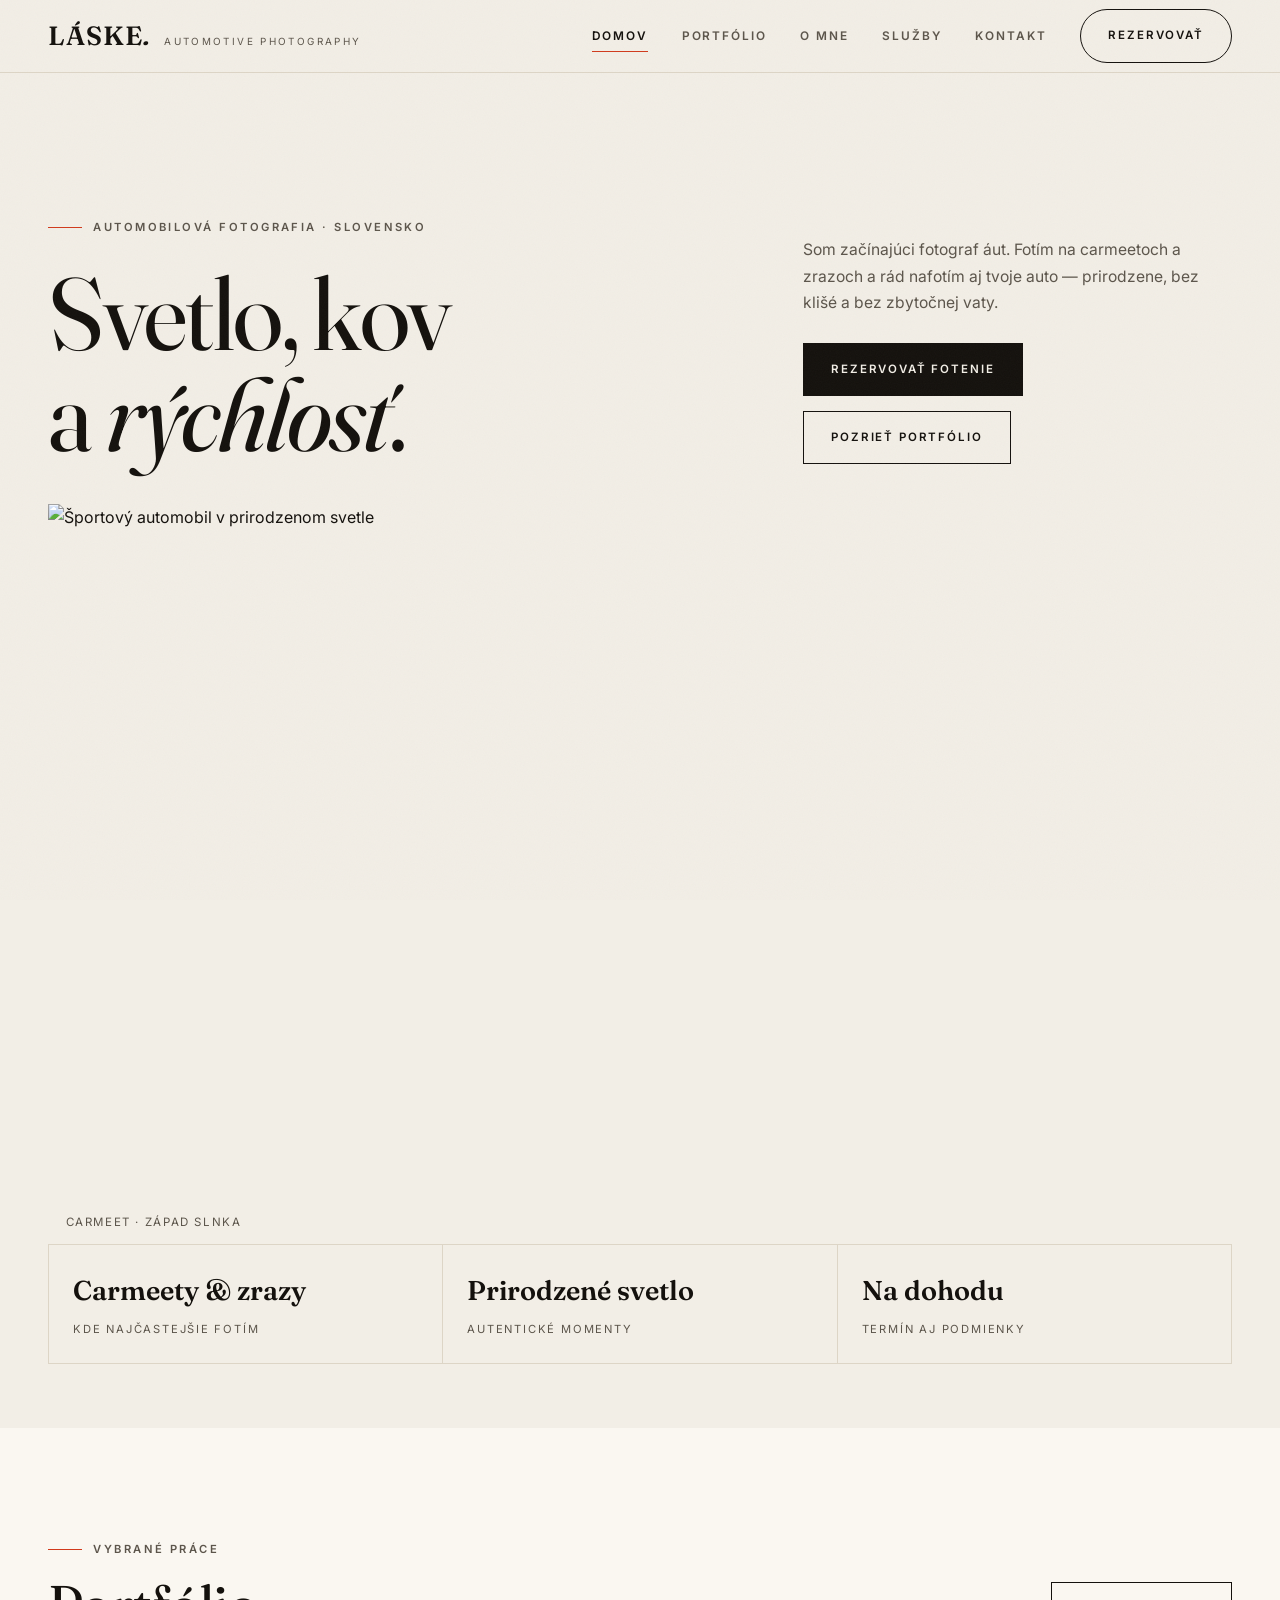
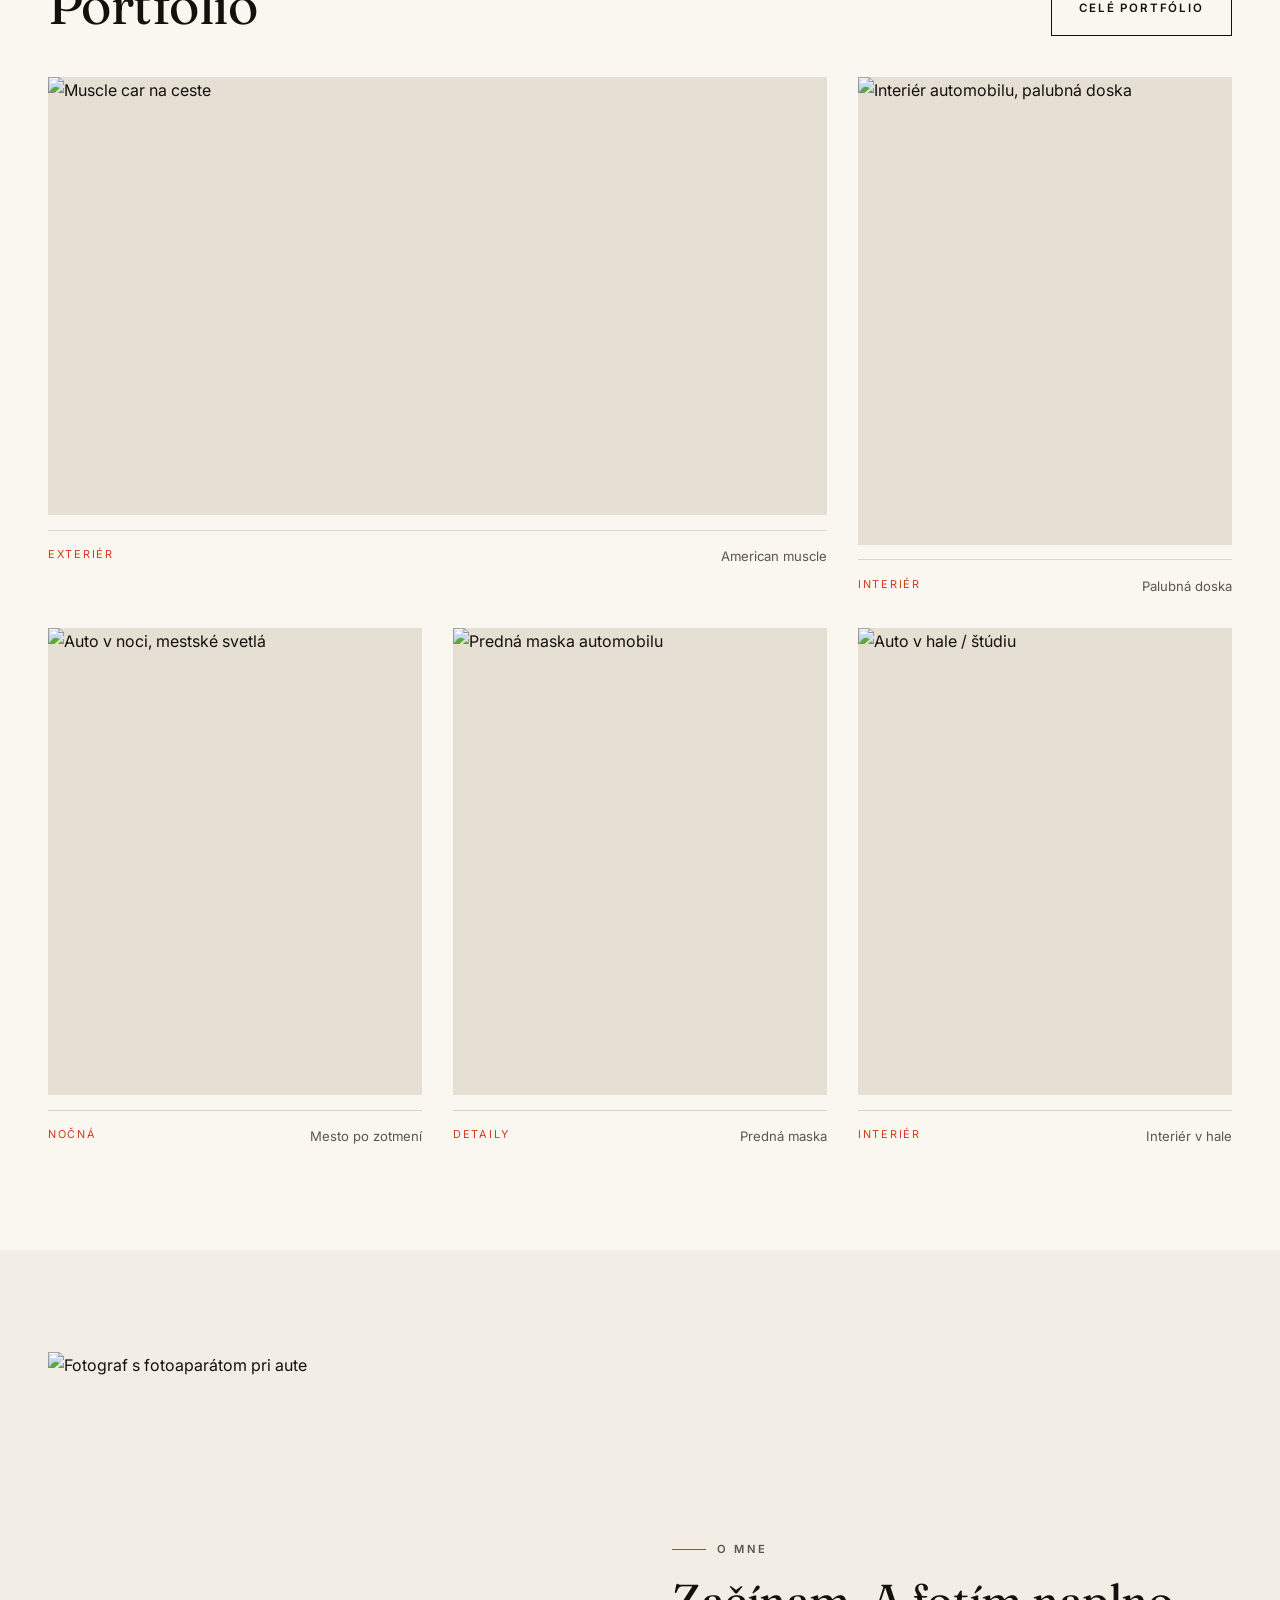
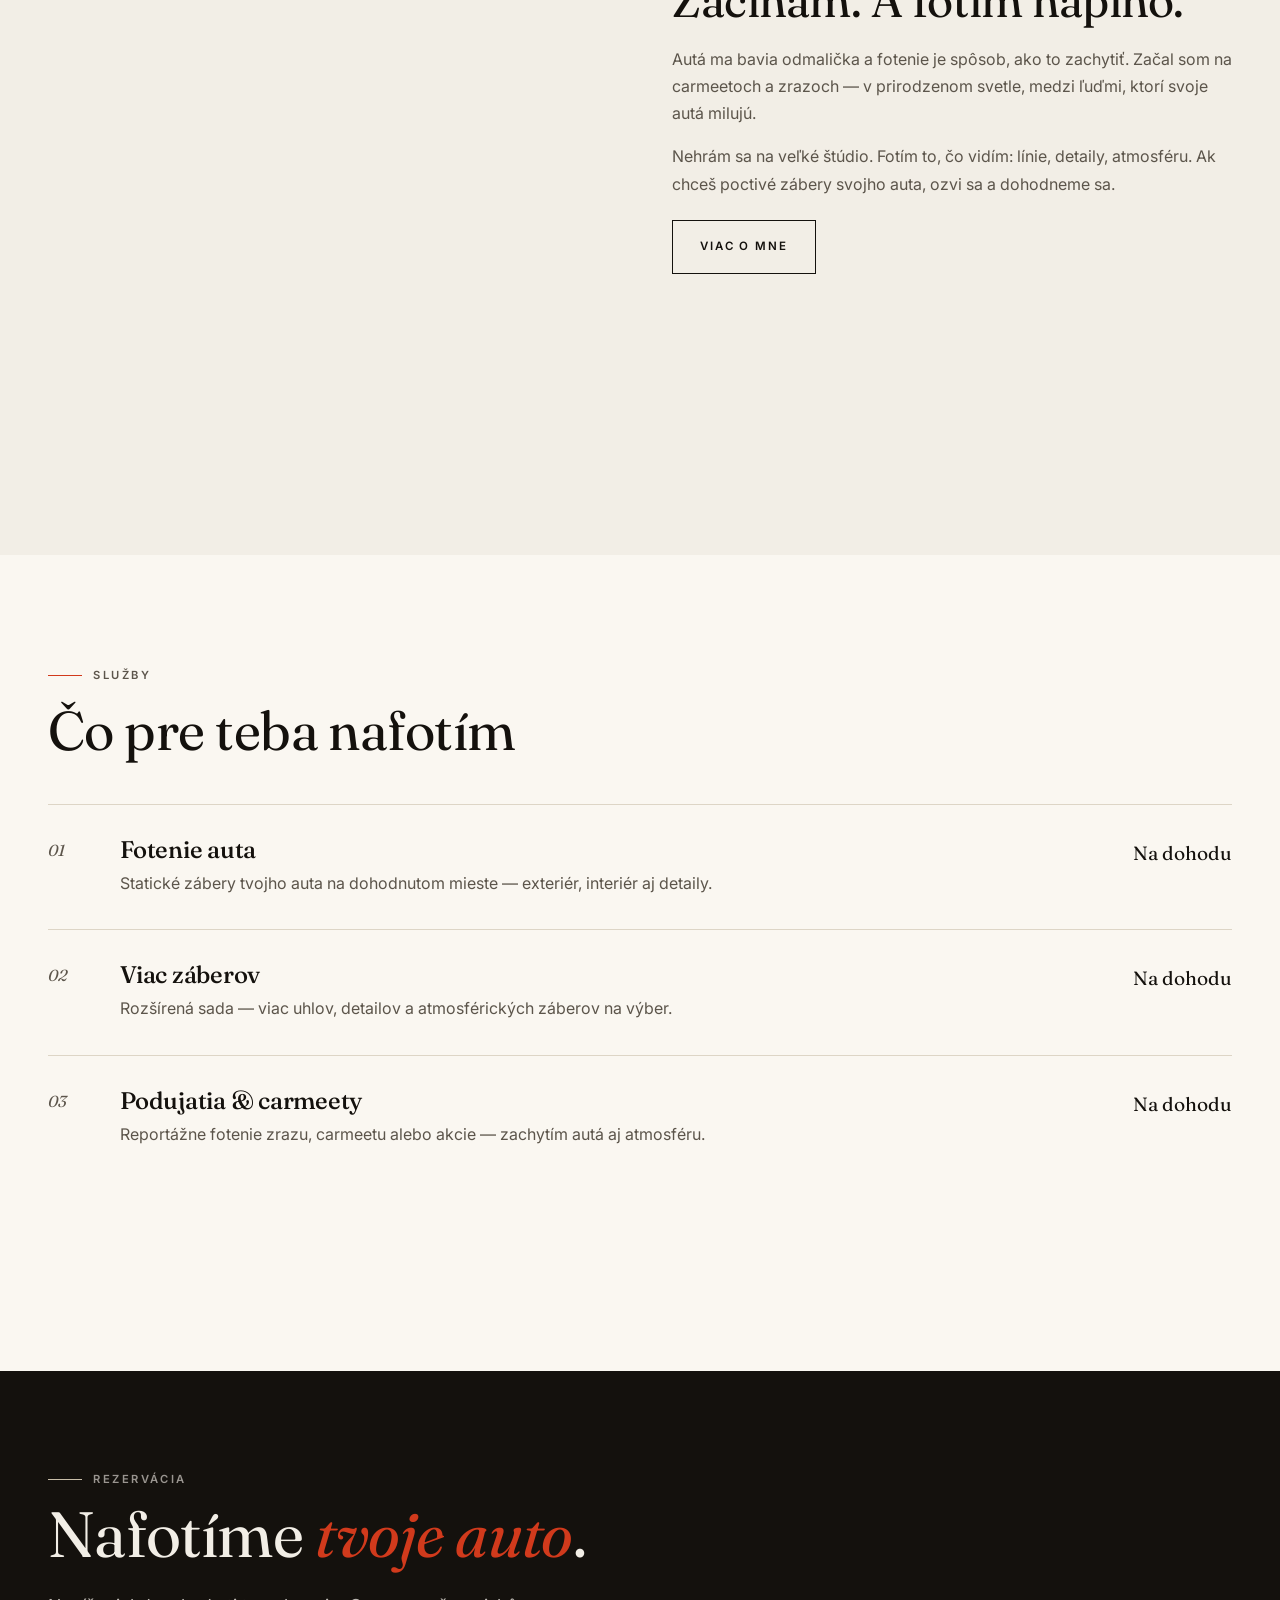
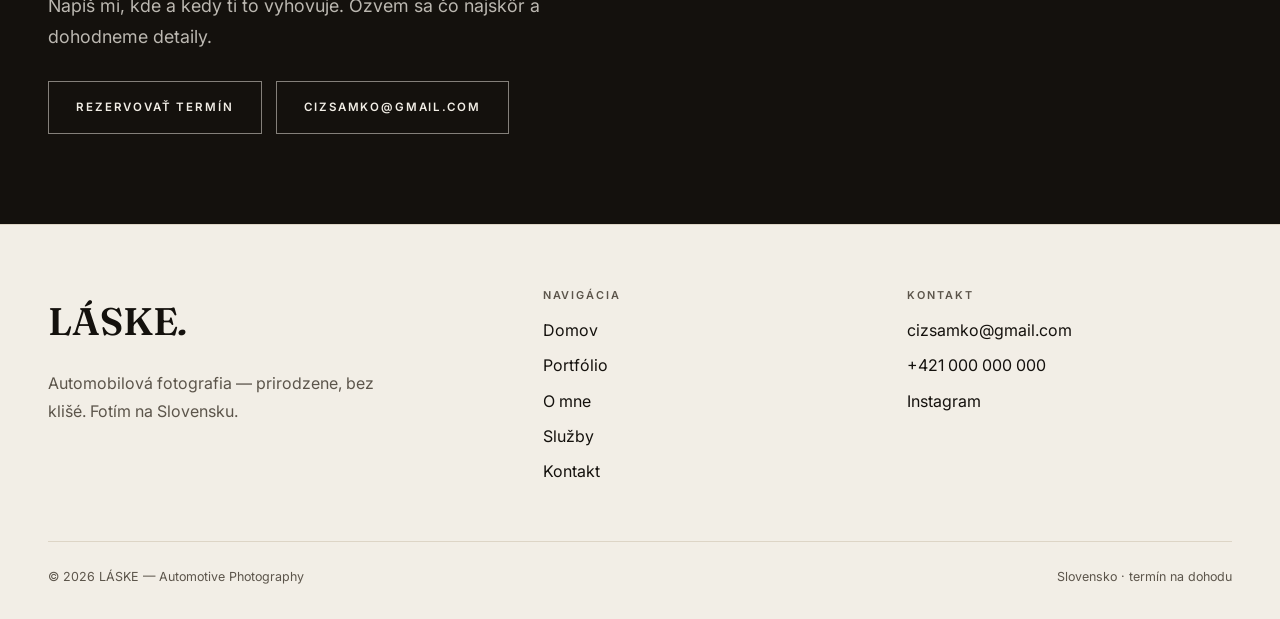
==== commit 6c847a81: "Portfolio: novy dizajn na viac HTML stranok, stara verzia do archivu, formular cez FormSubmit - Novy" ====
--- a/stranka portfolio/index.html
+++ b/stranka portfolio/index.html
@@ -1,538 +1,281 @@
 <!DOCTYPE html>
 <html lang="sk">
 <head>
-<meta charset="UTF-8">
-<meta name="viewport" content="width=device-width, initial-scale=1.0">
-<meta name="theme-color" content="#0d0e14">
-
-<title>LÁSKE Automotive — Car Photography | Automobilová fotografia</title>
-<meta name="description" content="Automobilová fotografia — fotím autá z vášne. Autá z carmeetov, detaily aj atmosféru. Napíš mi a dohodneme fotenie tvojho auta.">
-<meta name="keywords" content="automobilová fotografia, fotograf áut, car photography, fotenie áut, automotive photographer, Slovensko">
-<meta name="author" content="LÁSKE Automotive">
-<link rel="canonical" href="./index.html">
-
-<!-- Open Graph / social -->
-<meta property="og:type" content="website">
-<meta property="og:title" content="LÁSKE Automotive — Car Photography">
-<meta property="og:description" content="Automobilová fotografia — autá z carmeetov, detaily aj atmosféra. Napíš mi a dohodneme fotenie tvojho auta.">
-<meta property="og:image" content="https://images.unsplash.com/photo-1503376780353-7e6692767b70?auto=format&fit=crop&w=1200&q=80">
-
-<link rel="preconnect" href="https://fonts.googleapis.com">
-<link rel="preconnect" href="https://fonts.gstatic.com" crossorigin>
-<link href="https://fonts.googleapis.com/css2?family=Plus+Jakarta+Sans:wght@400;500;600;700;800&family=Space+Grotesk:wght@400;500;600;700&display=swap" rel="stylesheet">
-
-<link rel="stylesheet" href="assets/css/style.css">
+  <meta charset="UTF-8">
+  <meta name="viewport" content="width=device-width, initial-scale=1">
+  <title>LÁSKE — Automobilová fotografia na Slovensku</title>
+  <meta name="description" content="Automobilové fotoportfólio. Fotím autá na carmeetoch, zrazoch a na dohodu — prirodzené svetlo, autentické momenty. Rezervuj si fotenie.">
+  <meta name="theme-color" content="#f2eee6">
+  <meta property="og:type" content="website">
+  <meta property="og:title" content="LÁSKE — Automobilová fotografia">
+  <meta property="og:description" content="Automobilové fotoportfólio — prirodzené svetlo, autentické momenty. Rezervuj si fotenie.">
+  <meta property="og:image" content="https://images.unsplash.com/photo-1503376780353-7e6692767b70?auto=format&fit=crop&w=1200&q=80">
+  <link rel="preconnect" href="https://fonts.googleapis.com">
+  <link rel="preconnect" href="https://fonts.gstatic.com" crossorigin>
+  <link href="https://fonts.googleapis.com/css2?family=Fraunces:ital,opsz,wght@0,9..144,400;0,9..144,500;0,9..144,600;1,9..144,400;1,9..144,600&family=Inter:wght@400;500;600&display=swap" rel="stylesheet">
+  <link rel="stylesheet" href="assets/css/style.css">
 </head>
 <body>
 
-<!-- ============ PRELOADER ============ -->
-<div class="preloader" id="preloader" aria-hidden="true">
-  <div class="preloader__logo">LÁSKE</div>
-  <div class="preloader__bar"><span></span></div>
-</div>
-
-<!-- ============ TOP BAR ============ -->
-<div class="topbar">
-  <div class="container topbar__inner">
-    <div class="topbar__contacts">
-      <a href="mailto:cizsamko@gmail.com" class="topbar__link">
-        <svg viewBox="0 0 24 24" width="14" height="14" aria-hidden="true"><path fill="currentColor" d="M2 5.5A2.5 2.5 0 0 1 4.5 3h15A2.5 2.5 0 0 1 22 5.5v13a2.5 2.5 0 0 1-2.5 2.5h-15A2.5 2.5 0 0 1 2 18.5v-13Zm2.4.5 7.6 5.7L19.6 6H4.4ZM20 7.7l-7.4 5.5a1 1 0 0 1-1.2 0L4 7.7v10.8c0 .3.2.5.5.5h15c.3 0 .5-.2.5-.5V7.7Z"/></svg>
-        cizsamko@gmail.com
+  <!-- ============ HEADER ============ -->
+  <header class="site-header">
+    <div class="wrap site-header__inner">
+      <a class="brand" href="index.html" aria-label="LÁSKE — domov">
+        <span class="brand__mark">LÁSKE<em>.</em></span>
+        <span class="brand__sub">Automotive Photography</span>
       </a>
-      <a href="tel:+421900000000" class="topbar__link">
-        <svg viewBox="0 0 24 24" width="14" height="14" aria-hidden="true"><path fill="currentColor" d="M6.6 10.8a15.5 15.5 0 0 0 6.6 6.6l2.2-2.2a1 1 0 0 1 1-.24c1.1.37 2.3.57 3.5.57a1 1 0 0 1 1 1V20a1 1 0 0 1-1 1A17 17 0 0 1 3 4a1 1 0 0 1 1-1h3.5a1 1 0 0 1 1 1c0 1.2.2 2.4.57 3.5a1 1 0 0 1-.24 1l-2.23 2.3Z"/></svg>
-        +421 900 000 000
-      </a>
+      <nav class="nav" id="nav" aria-label="Hlavná navigácia">
+        <a class="nav__link is-active" href="index.html">Domov</a>
+        <a class="nav__link" href="portfolio.html">Portfólio</a>
+        <a class="nav__link" href="o-mne.html">O mne</a>
+        <a class="nav__link" href="sluzby.html">Služby</a>
+        <a class="nav__link" href="kontakt.html">Kontakt</a>
+        <a class="btn btn--line nav__cta" href="kontakt.html">Rezervovať</a>
+      </nav>
+      <button class="burger" id="burger" type="button" aria-expanded="false" aria-controls="nav" aria-label="Otvoriť menu">
+        <span></span><span></span>
+      </button>
     </div>
-    <div class="topbar__socials">
-      <span class="topbar__label">Sledujte ma</span>
-      <a href="#" aria-label="Instagram"><svg viewBox="0 0 24 24" width="16" height="16" aria-hidden="true"><path fill="currentColor" d="M12 2.2c3.2 0 3.6 0 4.9.07 1.17.05 1.8.25 2.23.41.56.22.96.48 1.38.9.42.42.68.82.9 1.38.16.42.36 1.06.41 2.23.06 1.27.07 1.65.07 4.86s0 3.6-.07 4.86c-.05 1.17-.25 1.8-.41 2.23a3.7 3.7 0 0 1-.9 1.38 3.7 3.7 0 0 1-1.38.9c-.42.16-1.06.36-2.23.41-1.27.06-1.65.07-4.86.07s-3.6 0-4.86-.07c-1.17-.05-1.8-.25-2.23-.41a3.7 3.7 0 0 1-1.38-.9 3.7 3.7 0 0 1-.9-1.38c-.16-.42-.36-1.06-.41-2.23C2.2 15.6 2.2 15.2 2.2 12s0-3.6.07-4.86c.05-1.17.25-1.8.41-2.23.22-.56.48-.96.9-1.38.42-.42.82-.68 1.38-.9.42-.16 1.06-.36 2.23-.41C8.46 2.2 8.84 2.2 12 2.2Zm0 1.8c-3.15 0-3.52 0-4.76.07-1.15.05-1.77.24-2.19.4-.55.22-.94.47-1.35.88-.41.41-.66.8-.88 1.35-.16.42-.35 1.04-.4 2.19C2.35 8.48 2.35 8.85 2.35 12s0 3.52.07 4.76c.05 1.15.24 1.77.4 2.19.22.55.47.94.88 1.35.41.41.8.66 1.35.88.42.16 1.04.35 2.19.4 1.24.07 1.61.07 4.76.07s3.52 0 4.76-.07c1.15-.05 1.77-.24 2.19-.4.55-.22.94-.47 1.35-.88.41-.41.66-.8.88-1.35.16-.42.35-1.04.4-2.19.07-1.24.07-1.61.07-4.76s0-3.52-.07-4.76c-.05-1.15-.24-1.77-.4-2.19a3.6 3.6 0 0 0-.88-1.35 3.6 3.6 0 0 0-1.35-.88c-.42-.16-1.04-.35-2.19-.4C15.52 4 15.15 4 12 4Zm0 3.1a4.9 4.9 0 1 1 0 9.8 4.9 4.9 0 0 1 0-9.8Zm0 8.08a3.18 3.18 0 1 0 0-6.36 3.18 3.18 0 0 0 0 6.36Zm6.24-8.3a1.14 1.14 0 1 1-2.28 0 1.14 1.14 0 0 1 2.28 0Z"/></svg></a>
-      <a href="#" aria-label="Facebook"><svg viewBox="0 0 24 24" width="16" height="16" aria-hidden="true"><path fill="currentColor" d="M13.5 22v-8h2.7l.4-3.1h-3.1V8.9c0-.9.25-1.5 1.55-1.5h1.65V4.6c-.29-.04-1.27-.12-2.4-.12-2.37 0-4 1.45-4 4.1v2.32H7.6V14h2.7v8h3.2Z"/></svg></a>
-      <a href="#" aria-label="YouTube"><svg viewBox="0 0 24 24" width="16" height="16" aria-hidden="true"><path fill="currentColor" d="M21.6 7.2a2.5 2.5 0 0 0-1.76-1.77C18.25 5 12 5 12 5s-6.25 0-7.84.43A2.5 2.5 0 0 0 2.4 7.2 26 26 0 0 0 2 12c0 1.62.13 3.23.4 4.8a2.5 2.5 0 0 0 1.76 1.77C5.75 19 12 19 12 19s6.25 0 7.84-.43a2.5 2.5 0 0 0 1.76-1.77c.27-1.57.4-3.18.4-4.8 0-1.62-.13-3.23-.4-4.8ZM10 15.5v-7l6 3.5-6 3.5Z"/></svg></a>
+  </header>
+
+  <main id="main">
+
+    <!-- ============ HERO ============ -->
+    <section class="section section--tight">
+      <div class="wrap">
+        <div class="hero reveal">
+          <p class="overline">Automobilová fotografia · Slovensko</p>
+          <div class="hero__top">
+            <h1 class="display">Svetlo, kov<br>a <em>rýchlosť</em>.</h1>
+            <div class="hero__aside">
+              <p class="lead">
+                Som začínajúci fotograf áut. Fotím na carmeetoch a zrazoch a rád nafotím
+                aj tvoje auto — prirodzene, bez klišé a bez zbytočnej vaty.
+              </p>
+              <div class="hero__actions">
+                <a class="btn btn--solid" href="kontakt.html">Rezervovať fotenie</a>
+                <a class="btn btn--line" href="portfolio.html">Pozrieť portfólio</a>
+              </div>
+            </div>
+          </div>
+
+          <figure class="hero__media">
+            <img src="https://images.unsplash.com/photo-1503376780353-7e6692767b70?auto=format&fit=crop&w=1920&q=80"
+                 alt="Športový automobil v prirodzenom svetle" width="1920" height="1080"
+                 onerror="this.onerror=null;this.src='https://picsum.photos/seed/automotive-hero/1920/1080';">
+            <figcaption class="hero__caption">CarMeet · západ slnka</figcaption>
+          </figure>
+
+          <div class="stat-strip">
+            <div>
+              <strong>Carmeety &amp; zrazy</strong>
+              <span>kde najčastejšie fotím</span>
+            </div>
+            <div>
+              <strong>Prirodzené svetlo</strong>
+              <span>autentické momenty</span>
+            </div>
+            <div>
+              <strong>Na dohodu</strong>
+              <span>termín aj podmienky</span>
+            </div>
+          </div>
+        </div>
+      </div>
+    </section>
+
+    <!-- ============ FEATURED ============ -->
+    <section class="section paper-2">
+      <div class="wrap">
+        <header class="head head--split reveal">
+          <div>
+            <p class="overline">Vybrané práce</p>
+            <h2 class="h2">Portfólio</h2>
+          </div>
+          <a class="btn btn--line" href="portfolio.html">Celé portfólio</a>
+        </header>
+
+        <div class="works">
+          <figure class="work work--wide reveal" data-category="exterior">
+            <div class="work__img">
+              <img src="https://images.unsplash.com/photo-1494976388531-d1058494cdd8?auto=format&fit=crop&w=1400&q=80"
+                   alt="Muscle car na ceste" onerror="this.onerror=null;this.src='https://picsum.photos/seed/auto3/1400/800';">
+            </div>
+            <figcaption>
+              <span class="work__cat">Exteriér</span>
+              <span class="work__name">American muscle</span>
+            </figcaption>
+          </figure>
+
+          <figure class="work reveal">
+            <div class="work__img">
+              <img src="https://images.unsplash.com/photo-1503736334956-4c8f8e92946d?auto=format&fit=crop&w=900&q=80"
+                   alt="Interiér automobilu, palubná doska" loading="lazy"
+                   onerror="this.onerror=null;this.src='https://picsum.photos/seed/auto2/900/1100';">
+            </div>
+            <figcaption>
+              <span class="work__cat">Interiér</span>
+              <span class="work__name">Palubná doska</span>
+            </figcaption>
+          </figure>
+
+          <figure class="work reveal">
+            <div class="work__img">
+              <img src="https://images.unsplash.com/photo-1542282088-fe8426682b8f?auto=format&fit=crop&w=900&q=80"
+                   alt="Auto v noci, mestské svetlá" loading="lazy"
+                   onerror="this.onerror=null;this.src='https://picsum.photos/seed/auto5/900/1100';">
+            </div>
+            <figcaption>
+              <span class="work__cat">Nočná</span>
+              <span class="work__name">Mesto po zotmení</span>
+            </figcaption>
+          </figure>
+
+          <figure class="work">
+            <div class="work__img">
+              <img src="https://images.unsplash.com/photo-1583121274602-3e2820c69888?auto=format&fit=crop&w=900&q=80"
+                   alt="Predná maska automobilu" loading="lazy"
+                   onerror="this.onerror=null;this.src='https://picsum.photos/seed/auto7/900/700';">
+            </div>
+            <figcaption>
+              <span class="work__cat">Detaily</span>
+              <span class="work__name">Predná maska</span>
+            </figcaption>
+          </figure>
+
+          <figure class="work">
+            <div class="work__img">
+              <img src="https://images.unsplash.com/photo-1492144534655-ae79c964c9d7?auto=format&fit=crop&w=900&q=80"
+                   alt="Auto v hale / štúdiu" loading="lazy"
+                   onerror="this.onerror=null;this.src='https://picsum.photos/seed/auto9/900/700';">
+            </div>
+            <figcaption>
+              <span class="work__cat">Interiér</span>
+              <span class="work__name">Interiér v hale</span>
+            </figcaption>
+          </figure>
+        </header>
+      </div>
+    </section>
+
+    <!-- ============ ABOUT TEASER ============ -->
+    <section class="section">
+      <div class="wrap">
+        <div class="split split--media-right reveal">
+          <div class="split__media">
+            <img src="https://images.unsplash.com/photo-1483370483197-6d5a4a8f4d2c?auto=format&fit=crop&w=900&q=80"
+                 alt="Fotograf s fotoaparátom pri aute" loading="lazy"
+                 onerror="this.onerror=null;this.src='https://picsum.photos/seed/about/900/1125';">
+          </div>
+          <div class="split__text">
+            <p class="overline">O mne</p>
+            <h2>Začínam. A fotím naplno.</h2>
+            <p>
+              Autá ma bavia odmalička a fotenie je spôsob, ako to zachytiť. Začal som na
+              carmeetoch a zrazoch — v prirodzenom svetle, medzi ľuďmi, ktorí svoje autá milujú.
+            </p>
+            <p>
+              Nehrám sa na veľké štúdio. Fotím to, čo vidím: línie, detaily, atmosféru.
+              Ak chceš poctivé zábery svojho auta, ozvi sa a dohodneme sa.
+            </p>
+            <a class="btn btn--line" href="o-mne.html" style="margin-top:1.4rem">Viac o mne</a>
+          </div>
+        </div>
+      </div>
+    </section>
+
+    <!-- ============ SERVICES TEASER ============ -->
+    <section class="section paper-2">
+      <div class="wrap">
+        <header class="head reveal">
+          <p class="overline">Služby</p>
+          <h2 class="h2">Čo pre teba nafotím</h2>
+        </header>
+
+        <div class="service reveal">
+          <div class="service__num">01</div>
+          <div class="service__body">
+            <h3>Fotenie auta</h3>
+            <p>Statické zábery tvojho auta na dohodnutom mieste — exteriér, interiér aj detaily.</p>
+          </div>
+          <div class="service__meta"><span class="service__price">Na dohodu</span></div>
+        </div>
+        <div class="service reveal">
+          <div class="service__num">02</div>
+          <div class="service__body">
+            <h3>Viac záberov</h3>
+            <p>Rozšírená sada — viac uhlov, detailov a atmosférických záberov na výber.</p>
+          </div>
+          <div class="service__meta"><span class="service__price">Na dohodu</span></div>
+        </div>
+        <div class="service reveal">
+          <div class="service__num">03</div>
+          <div class="service__body">
+            <h3>Podujatia &amp; carmeety</h3>
+            <p>Reportážne fotenie zrazu, carmeetu alebo akcie — zachytím autá aj atmosféru.</p>
+          </div>
+          <div class="service__meta"><span class="service__price">Na dohodu</span></div>
+        </div>
+
+        <div class="reveal" style="margin-top:2.2rem">
+          <a class="btn btn--solid" href="sluzby.html">Všetky služby</a>
+        </div>
+      </div>
+    </section>
+
+    <!-- ============ CTA ============ -->
+    <section class="cta">
+      <div class="wrap reveal">
+        <p class="overline overline--plain" style="color:rgba(243,239,231,.6)">Rezervácia</p>
+        <h2 style="margin:.8rem 0 1.6rem">Nafotíme <em>tvoje auto</em>.</h2>
+        <p class="lead" style="color:rgba(243,239,231,.75);max-width:52ch">
+          Napíš mi, kde a kedy ti to vyhovuje. Ozvem sa čo najskôr a dohodneme detaily.
+        </p>
+        <div class="hero__actions" style="margin-top:1.8rem">
+          <a class="btn btn--line" href="kontakt.html">Rezervovať termín</a>
+          <a class="btn btn--line" href="mailto:cizsamko@gmail.com">cizsamko@gmail.com</a>
+        </div>
+      </div>
+    </section>
+
+  </main>
+
+  <!-- ============ FOOTER ============ -->
+  <footer class="site-footer">
+    <div class="wrap">
+      <div class="site-footer__grid">
+        <div>
+          <div class="site-footer__mark">LÁSKE<em>.</em></div>
+          <p class="muted" style="margin-top:1rem;max-width:34ch">
+            Automobilová fotografia — prirodzene, bez klišé. Fotím na Slovensku.
+          </p>
+        </div>
+        <div>
+          <h4>Navigácia</h4>
+          <ul>
+            <li><a href="index.html">Domov</a></li>
+            <li><a href="portfolio.html">Portfólio</a></li>
+            <li><a href="o-mne.html">O mne</a></li>
+            <li><a href="sluzby.html">Služby</a></li>
+            <li><a href="kontakt.html">Kontakt</a></li>
+          </ul>
+        </div>
+        <div>
+          <h4>Kontakt</h4>
+          <ul>
+            <li><a href="mailto:cizsamko@gmail.com">cizsamko@gmail.com</a></li>
+            <li><a href="tel:+421000000000">+421 000 000 000</a></li>
+            <li><a href="https://www.instagram.com/" target="_blank" rel="noopener">Instagram</a></li>
+          </ul>
+        </div>
+      </div>
+      <div class="site-footer__bottom">
+        <span>© <span id="year">2026</span> LÁSKE — Automotive Photography</span>
+        <span>Slovensko · termín na dohodu</span>
+      </div>
     </div>
-  </div>
-</div>
-
-<!-- ============ HEADER ============ -->
-<header class="header" id="header">
-  <div class="container header__inner">
-    <a href="#top" class="logo" aria-label="LÁSKE Automotive — domov">
-      <span class="logo__mark">LÁSKE</span>
-      <span class="logo__sub">Automotive Photography</span>
-    </a>
-
-    <nav class="nav" id="nav" aria-label="Hlavná navigácia">
-      <ul class="nav__list">
-        <li><a class="nav__link" href="#portfolio">Portfólio</a></li>
-        <li><a class="nav__link" href="#about">O mne</a></li>
-        <li><a class="nav__link" href="#services">Služby</a></li>
-        <li><a class="nav__link" href="#process">Proces</a></li>
-        <li><a class="nav__link" href="#faq">FAQ</a></li>
-      </ul>
-      <a href="#booking" class="btn btn--primary nav__cta">Rezervovať termín</a>
-    </nav>
-
-    <button class="burger" id="burger" aria-label="Otvoriť menu" aria-expanded="false" aria-controls="nav">
-      <span></span><span></span><span></span>
-    </button>
-  </div>
-</header>
-
-<main id="top">
-
-  <!-- ============ HERO ============ -->
-  <section class="hero">
-    <div class="hero__media">
-      <img src="https://images.unsplash.com/photo-1503376780353-7e6692767b70?auto=format&fit=crop&w=1920&q=80"
-           alt="Športové auto na ceste pri západe slnka"
-           onerror="this.onerror=null;this.src='https://picsum.photos/seed/automotive-hero/1920/1200';">
-    </div>
-
-    <div class="container hero__content">
-      <p class="hero__eyebrow">
-        <span class="hero__line"></span> Automotive Photography
-      </p>
-      <h1 class="hero__title">
-        Tvoje auto si zaslúži<br><em>dokonalý záber</em>
-      </h1>
-      <p class="hero__text">
-        Fotím autá — exteriér, detaily aj atmosféru zrazov. Začínam, ale s veľkou
-        vášňou: rád nafotím tvoje auto tak, ako si ho predstavuješ.
-      </p>
-      <div class="hero__actions">
-        <a href="#booking" class="btn btn--primary btn--lg">Rezervovať termín</a>
-        <a href="#portfolio" class="btn btn--ghost btn--lg">Zobraziť portfólio</a>
-      </div>
-
-      <ul class="hero__stats">
-        <li><strong>1,5</strong><span>roka za objektívom</span></li>
-        <li><strong>Zrazy</strong><span>a carmeety áut</span></li>
-        <li><strong>Portfólio</strong><span>v tvorbe</span></li>
-      </ul>
-    </div>
-
-    <a href="#portfolio" class="hero__scroll" aria-label="Posunúť na portfólio">
-      <span class="hero__scroll-dot"></span>
-    </a>
-  </section>
-
-  <!-- ============ BRAND MARQUEE ============ -->
-  <div class="marquee" aria-hidden="true">
-    <div class="marquee__track">
-      <span>PORSCHE</span><span>BMW M</span><span>MERCEDES-AMG</span><span>AUDI RS</span>
-      <span>FERRARI</span><span>LAMBORGHINI</span><span>NISSAN GT-R</span><span>TOYOTA GR</span>
-      <span>PORSCHE</span><span>BMW M</span><span>MERCEDES-AMG</span><span>AUDI RS</span>
-      <span>FERRARI</span><span>LAMBORGHINI</span><span>NISSAN GT-R</span><span>TOYOTA GR</span>
-    </div>
-  </div>
-
-  <!-- ============ PORTFOLIO ============ -->
-  <section class="section" id="portfolio">
-    <div class="container">
-      <header class="section__head reveal">
-        <p class="section__eyebrow">Vybrané práce</p>
-        <h2 class="section__title">Portfólio</h2>
-        <p class="section__lead">
-          Každé auto má svoj charakter. Pozrite si výber mojich najlepších záberov
-          podľa kategórie — od exteriéru až po detaily.
-        </p>
-      </header>
-
-      <div class="filters reveal" role="tablist" aria-label="Filtrovať portfólio">
-        <button class="filter is-active" data-filter="all" role="tab" aria-selected="true">Všetko</button>
-        <button class="filter" data-filter="exterior" role="tab" aria-selected="false">Exteriér</button>
-        <button class="filter" data-filter="interior" role="tab" aria-selected="false">Interiér</button>
-        <button class="filter" data-filter="detail" role="tab" aria-selected="false">Detaily</button>
-        <button class="filter" data-filter="night" role="tab" aria-selected="false">Nočná</button>
-        <button class="filter" data-filter="action" role="tab" aria-selected="false">Akcia</button>
-      </div>
-
-      <!-- Nahraďte src a alt vlastnými fotografiami. Kategórie: exterior | interior | detail | night | action -->
-      <div class="gallery" id="gallery">
-        <figure class="gallery__item reveal" data-category="exterior">
-          <img src="https://images.unsplash.com/photo-1503376780353-7e6692767b70?auto=format&fit=crop&w=900&q=80" alt="Športový automobil, exteriér" loading="lazy" onerror="this.onerror=null;this.src='https://picsum.photos/seed/auto1/900/1100';">
-          <figcaption><span class="gallery__cat">Exteriér</span><span class="gallery__name">Porsche 911 · Zlatá hodinka</span></figcaption>
-        </figure>
-
-        <figure class="gallery__item reveal" data-category="interior">
-          <img src="https://images.unsplash.com/photo-1503736334956-4c8f8e92946d?auto=format&fit=crop&w=900&q=80" alt="Interiér automobilu, palubná doska" loading="lazy" onerror="this.onerror=null;this.src='https://picsum.photos/seed/auto2/900/700';">
-          <figcaption><span class="gallery__cat">Interiér</span><span class="gallery__name">Koža a karbón</span></figcaption>
-        </figure>
-
-        <figure class="gallery__item gallery__item--wide reveal" data-category="exterior">
-          <img src="https://images.unsplash.com/photo-1494976388531-d1058494cdd8?auto=format&fit=crop&w=1400&q=80" alt="Muscle car na cestе" loading="lazy" onerror="this.onerror=null;this.src='https://picsum.photos/seed/auto3/1400/800';">
-          <figcaption><span class="gallery__cat">Exteriér</span><span class="gallery__name">American Muscle</span></figcaption>
-        </figure>
-
-        <figure class="gallery__item reveal" data-category="detail">
-          <img src="https://images.unsplash.com/photo-1552519507-da3b142c6e3d?auto=format&fit=crop&w=900&q=80" alt="Detail automobilu" loading="lazy" onerror="this.onerror=null;this.src='https://picsum.photos/seed/auto4/900/700';">
-          <figcaption><span class="gallery__cat">Detail</span><span class="gallery__name">Koleso &amp; brzdy</span></figcaption>
-        </figure>
-
-        <figure class="gallery__item reveal" data-category="night">
-          <img src="https://images.unsplash.com/photo-1542282088-fe8426682b8f?auto=format&fit=crop&w=900&q=80" alt="Auto v noci, mestské svetlá" loading="lazy" onerror="this.onerror=null;this.src='https://picsum.photos/seed/auto5/900/1100';">
-          <figcaption><span class="gallery__cat">Nočná</span><span class="gallery__name">Neónová noc</span></figcaption>
-        </figure>
-
-        <figure class="gallery__item gallery__item--wide reveal" data-category="action">
-          <img src="https://images.unsplash.com/photo-1511919884226-fd3cad34687c?auto=format&fit=crop&w=1400&q=80" alt="Auto v pohybe na okruhu" loading="lazy" onerror="this.onerror=null;this.src='https://picsum.photos/seed/auto6/1400/800';">
-          <figcaption><span class="gallery__cat">Akcia</span><span class="gallery__name">Na hranici</span></figcaption>
-        </figure>
-
-        <figure class="gallery__item reveal" data-category="detail">
-          <img src="https://images.unsplash.com/photo-1583121274602-3e2820c69888?auto=format&fit=crop&w=900&q=80" alt="Predná maska automobilu" loading="lazy" onerror="this.onerror=null;this.src='https://picsum.photos/seed/auto7/900/700';">
-          <figcaption><span class="gallery__cat">Detail</span><span class="gallery__name">Svetlomety</span></figcaption>
-        </figure>
-
-        <figure class="gallery__item reveal" data-category="interior">
-          <img src="https://images.unsplash.com/photo-1549317661-bd32c8ce0db2?auto=format&fit=crop&w=900&q=80" alt="Interiér športového auta" loading="lazy" onerror="this.onerror=null;this.src='https://picsum.photos/seed/auto8/900/1100';">
-          <figcaption><span class="gallery__cat">Interiér</span><span class="gallery__name">Kokpit</span></figcaption>
-        </figure>
-
-        <figure class="gallery__item reveal" data-category="exterior">
-          <img src="https://images.unsplash.com/photo-1492144534655-ae79c964c9d7?auto=format&fit=crop&w=900&q=80" alt="Auto v hale / štúdiu" loading="lazy" onerror="this.onerror=null;this.src='https://picsum.photos/seed/auto9/900/700';">
-          <figcaption><span class="gallery__cat">Exteriér</span><span class="gallery__name">Štúdio</span></figcaption>
-        </figure>
-
-        <figure class="gallery__item reveal" data-category="night">
-          <img src="https://images.unsplash.com/photo-1526726538690-5cbf956ae2fd?auto=format&fit=crop&w=900&q=80" alt="Zadné svetlá v noci" loading="lazy" onerror="this.onerror=null;this.src='https://picsum.photos/seed/auto10/900/700';">
-          <figcaption><span class="gallery__cat">Nočná</span><span class="gallery__name">Svetelná stopa</span></figcaption>
-        </figure>
-
-        <figure class="gallery__item reveal" data-category="detail">
-          <img src="https://images.unsplash.com/photo-1605559424843-9e4c228bf1c2?auto=format&fit=crop&w=900&q=80" alt="Detail veterána" loading="lazy" onerror="this.onerror=null;this.src='https://picsum.photos/seed/auto11/900/1100';">
-          <figcaption><span class="gallery__cat">Detail</span><span class="gallery__name">Retro duša</span></figcaption>
-        </figure>
-
-        <figure class="gallery__item reveal" data-category="action">
-          <img src="https://images.unsplash.com/photo-1568605117036-5fe5e7bab0b7?auto=format&fit=crop&w=900&q=80" alt="Auto na ceste za pohybu" loading="lazy" onerror="this.onerror=null;this.src='https://picsum.photos/seed/auto12/900/700';">
-          <figcaption><span class="gallery__cat">Akcia</span><span class="gallery__name">Pohyb</span></figcaption>
-        </figure>
-      </div>
-    </div>
-  </section>
-
-  <!-- ============ ABOUT ============ -->
-  <section class="section section--alt" id="about">
-    <div class="container about">
-      <div class="about__media reveal">
-        <img src="https://images.unsplash.com/photo-1483370483197-6d5a4a8f4d2c?auto=format&fit=crop&w=900&q=80"
-             alt="Fotograf pri práci s automobilom" loading="lazy"
-             onerror="this.onerror=null;this.src='https://picsum.photos/seed/photographer/900/1100';">
-        <div class="about__badge">
-          <strong>1,5</strong>
-          <span>roka za objektívom</span>
-        </div>
-      </div>
-
-      <div class="about__content reveal">
-        <p class="section__eyebrow">O mne</p>
-        <h2 class="section__title">Fotograf, ktorý rozumie autám</h2>
-        <p>
-          Volám sa <strong>Láske</strong> a autá sú moja vášeň. Fotím ich asi rok a pol —
-          najčastejšie na carmeetoch, zrazoch a motoristických podujatiach.
-          Nerobím z toho veľké reči: fotenie ma jednoducho baví a chcem sa v ňom posúvať.
-        </p>
-        <p>
-          Fotím s prirodzeným svetlom, najradšej v zlatej hodinke. Každý záber sa
-          snažím vyladiť — od kompozície až po úpravu. Portfólio si postupne budujem
-          a každá ďalšia fotka ma posúva ďalej.
-        </p>
-
-        <ul class="about__list">
-          <li><svg viewBox="0 0 24 24" width="18" height="18" aria-hidden="true"><path fill="currentColor" d="M9 16.2 4.8 12l-1.4 1.4L9 19 21 7l-1.4-1.4L9 16.2Z"/></svg> Fotenie exteriéru, detailov aj interiéru</li>
-          <li><svg viewBox="0 0 24 24" width="18" height="18" aria-hidden="true"><path fill="currentColor" d="M9 16.2 4.8 12l-1.4 1.4L9 19 21 7l-1.4-1.4L9 16.2Z"/></svg> Prirodzené svetlo a zlatá hodinka</li>
-          <li><svg viewBox="0 0 24 24" width="18" height="18" aria-hidden="true"><path fill="currentColor" d="M9 16.2 4.8 12l-1.4 1.4L9 19 21 7l-1.4-1.4L9 16.2Z"/></svg> Fotky z carmeetov a zrazov</li>
-          <li><svg viewBox="0 0 24 24" width="18" height="18" aria-hidden="true"><path fill="currentColor" d="M9 16.2 4.8 12l-1.4 1.4L9 19 21 7l-1.4-1.4L9 16.2Z"/></svg> Úprava a retuš v rozumnom čase</li>
-        </ul>
-
-        <a href="#booking" class="btn btn--primary">Dohodnúť fotenie</a>
-      </div>
-    </div>
-  </section>
-
-  <!-- ============ SERVICES ============ -->
-  <section class="section" id="services">
-    <div class="container">
-      <header class="section__head reveal">
-        <p class="section__eyebrow">Služby</p>
-        <h2 class="section__title">Čo ti viem nafotiť</h2>
-        <p class="section__lead">Žiadne pevné balíky — ozvi sa a dohodneme sa na tom, čo presne chceš. Cenu vždy poviem vopred a na rovinu.</p>
-      </header>
-
-      <div class="cards">
-        <article class="card reveal">
-          <h3 class="card__title">Fotenie auta</h3>
-          <p class="card__price">na dohodu</p>
-          <ul class="card__list">
-            <li>Exteriér jedného auta</li>
-            <li>Prirodzené svetlo / zlatá hodinka</li>
-            <li>Základná úprava a retuš</li>
-            <li>Fotky na stiahnutie</li>
-          </ul>
-          <a href="#booking" class="btn btn--outline" data-package="Fotenie auta">Mám záujem</a>
-        </article>
-
-        <article class="card card--featured reveal">
-          <span class="card__badge">Najčastejšie</span>
-          <h3 class="card__title">Viac záberov</h3>
-          <p class="card__price">na dohodu</p>
-          <ul class="card__list">
-            <li>Exteriér aj detaily</li>
-            <li>Viac uhlov a kompozícií</li>
-            <li>Atmosféra a zlatá hodinka</li>
-            <li>Retuš vybraných fotiek</li>
-          </ul>
-          <a href="#booking" class="btn btn--primary" data-package="Viac záberov">Chcem viac záberov</a>
-        </article>
-
-        <article class="card reveal">
-          <h3 class="card__title">Podujatia &amp; carmeety</h3>
-          <p class="card__price">na dohodu</p>
-          <ul class="card__list">
-            <li>Fotenie na zraze alebo akcii</li>
-            <li>Zábery áut aj atmosféry</li>
-            <li>Fotky pripravené na zdieľanie</li>
-            <li>Rád sa pridám k podujatiu</li>
-          </ul>
-          <a href="#booking" class="btn btn--outline" data-package="Podujatie">Dohodnúť podujatie</a>
-        </article>
-      </div>
-    </div>
-  </section>
-
-  <!-- ============ PROCESS ============ -->
-  <section class="section section--alt" id="process">
-    <div class="container">
-      <header class="section__head reveal">
-        <p class="section__eyebrow">Ako to funguje</p>
-        <h2 class="section__title">Jednoduchý proces</h2>
-      </header>
-
-      <div class="steps">
-        <div class="step reveal"><span class="step__num">01</span><h3>Dopyt</h3><p>Vyplníš formulár alebo mi napíšeš. Ozvem sa do 24 hodín.</p></div>
-        <div class="step reveal"><span class="step__num">02</span><h3>Dohoda</h3><p>Spolu sa dohodneme na tom, čo chceš, na lokalite aj na najlepšom čase podľa svetla.</p></div>
-        <div class="step reveal"><span class="step__num">03</span><h3>Fotenie</h3><p>Stretneme sa na mieste. O auto aj o atmosféru sa postarám ja.</p></div>
-        <div class="step reveal"><span class="step__num">04</span><h3>Dodanie</h3><p>Upravené fotky ti pošlem, keď budú hotové — termín si vždy vopred dohodneme.</p></div>
-      </div>
-    </div>
-  </section>
-
-  <!-- ============ BOOKING ============ -->
-  <section class="section section--alt" id="booking">
-    <div class="container booking">
-      <div class="booking__info reveal">
-        <p class="section__eyebrow">Rezervácia</p>
-        <h2 class="section__title">Rezervuj si termín</h2>
-        <p>
-          Vyplň formulár a ja sa ti ozvem s potvrdením termínu a podrobnosťami.
-          Fotenie sa dá dohodnúť aj na konkrétny dátum — stačí, keď mi napíšeš.
-        </p>
-
-        <ul class="booking__contacts">
-          <li>
-            <svg viewBox="0 0 24 24" width="18" height="18" aria-hidden="true"><path fill="currentColor" d="M2 5.5A2.5 2.5 0 0 1 4.5 3h15A2.5 2.5 0 0 1 22 5.5v13a2.5 2.5 0 0 1-2.5 2.5h-15A2.5 2.5 0 0 1 2 18.5v-13Zm2.4.5 7.6 5.7L19.6 6H4.4ZM20 7.7l-7.4 5.5a1 1 0 0 1-1.2 0L4 7.7v10.8c0 .3.2.5.5.5h15c.3 0 .5-.2.5-.5V7.7Z"/></svg>
-            <a href="mailto:cizsamko@gmail.com">cizsamko@gmail.com</a>
-          </li>
-          <li>
-            <svg viewBox="0 0 24 24" width="18" height="18" aria-hidden="true"><path fill="currentColor" d="M6.6 10.8a15.5 15.5 0 0 0 6.6 6.6l2.2-2.2a1 1 0 0 1 1-.24c1.1.37 2.3.57 3.5.57a1 1 0 0 1 1 1V20a1 1 0 0 1-1 1A17 17 0 0 1 3 4a1 1 0 0 1 1-1h3.5a1 1 0 0 1 1 1c0 1.2.2 2.4.57 3.5a1 1 0 0 1-.24 1l-2.23 2.3Z"/></svg>
-            <a href="tel:+421900000000">+421 900 000 000</a>
-          </li>
-          <li>
-            <svg viewBox="0 0 24 24" width="18" height="18" aria-hidden="true"><path fill="currentColor" d="M12 2a7 7 0 0 0-7 7c0 5.25 7 13 7 13s7-7.75 7-13a7 7 0 0 0-7-7Zm0 9.5A2.5 2.5 0 1 1 12 6.5a2.5 2.5 0 0 1 0 5Z"/></svg>
-            <span>Bratislava a okolie · celé Slovensko</span>
-          </li>
-        </ul>
-
-        <div class="booking__note">
-          <strong>Odpoviem do 24 hodín.</strong>
-          <span>Fotenie po celej SR na dohodu.</span>
-        </div>
-      </div>
-
-      <form class="form reveal" id="bookingForm" novalidate>
-        <!-- honeypot proti spamu -->
-        <div class="hp" aria-hidden="true">
-          <label>Nevypĺňaj<input type="text" name="website" tabindex="-1" autocomplete="off"></label>
-        </div>
-
-        <div class="form__row">
-          <div class="field">
-            <label for="name">Meno a priezvisko *</label>
-            <input type="text" id="name" name="name" required autocomplete="name" placeholder="Ján Novák">
-            <small class="field__error" data-error-for="name"></small>
-          </div>
-          <div class="field">
-            <label for="email">E-mail *</label>
-            <input type="email" id="email" name="email" required autocomplete="email" placeholder="jan@email.sk">
-            <small class="field__error" data-error-for="email"></small>
-          </div>
-        </div>
-
-        <div class="form__row">
-          <div class="field">
-            <label for="phone">Telefón</label>
-            <input type="tel" id="phone" name="phone" autocomplete="tel" placeholder="+421 900 000 000">
-          </div>
-          <div class="field">
-            <label for="car">Vozidlo (značka / model)</label>
-            <input type="text" id="car" name="car" placeholder="Audi RS6">
-          </div>
-        </div>
-
-        <div class="form__row">
-          <div class="field">
-            <label for="date">Preferovaný dátum</label>
-            <input type="date" id="date" name="date">
-          </div>
-          <div class="field">
-            <label for="time">Preferovaný čas</label>
-            <input type="time" id="time" name="time">
-          </div>
-        </div>
-
-        <div class="form__row">
-          <div class="field">
-            <label for="location">Lokalita</label>
-            <input type="text" id="location" name="location" placeholder="Bratislava / Devín">
-          </div>
-          <div class="field">
-            <label for="package">Služba</label>
-            <select id="package" name="package">
-              <option value="">— Vyber si —</option>
-              <option value="Fotenie auta">Fotenie auta</option>
-              <option value="Viac záberov">Viac záberov</option>
-              <option value="Podujatie">Podujatie / carmeet</option>
-              <option value="Other">Iné / neviem sa rozhodnúť</option>
-            </select>
-          </div>
-        </div>
-
-        <div class="field">
-          <label for="message">Správa *</label>
-          <textarea id="message" name="message" rows="4" required placeholder="Napíš mi o svojom aute, predstave o fotkách alebo akýkoľvek nápad…"></textarea>
-          <small class="field__error" data-error-for="message"></small>
-        </div>
-
-        <div class="field field--check">
-          <label class="checkbox">
-            <input type="checkbox" id="gdpr" name="gdpr" required>
-            <span>Súhlasím so spracovaním osobných údajov za účelom odpovede na dopyt. *</span>
-          </label>
-          <small class="field__error" data-error-for="gdpr"></small>
-        </div>
-
-        <button type="submit" class="btn btn--primary btn--lg btn--block" id="submitBtn">
-          <span class="btn__label">Odoslať rezerváciu</span>
-          <span class="btn__spinner" aria-hidden="true"></span>
-        </button>
-
-        <p class="form__note" id="formNote" role="status" aria-live="polite"></p>
-      </form>
-    </div>
-  </section>
-
-  <!-- ============ FAQ ============ -->
-  <section class="section" id="faq">
-    <div class="container container--narrow">
-      <header class="section__head reveal">
-        <p class="section__eyebrow">Časté otázky</p>
-        <h2 class="section__title">FAQ</h2>
-      </header>
-
-      <div class="faq">
-        <details class="faq__item reveal">
-          <summary>Ako dlho fotenie trvá?</summary>
-          <p>Záleží na tom, čo si dohodneme — zvyčajne to býva hodina až dve. Nič neponáhľame, dôležitý je výsledok.</p>
-        </details>
-        <details class="faq__item reveal">
-          <summary>Kde fotenie prebieha?</summary>
-          <p>Fotím po celom Slovensku. Najčastejšie v okolí Bratislavy, no rád prídem aj za hranice regiónu — dohodneme sa individuálne.</p>
-        </details>
-        <details class="faq__item reveal">
-          <summary>Kedy dostanem fotky?</summary>
-          <p>Upravené fotky ti pošlem, keď budú hotové — zvyčajne do pár dní. Termín si vždy vopred dohodneme.</p>
-        </details>
-        <details class="faq__item reveal">
-          <summary>Môžem si vybrať štýl spracovania?</summary>
-          <p>Áno. Pred fotením si prejdeme tvoje predstavy a referenčné fotky. Rád sa inšpirujem tvojím vkusom, aby výsledok sedel presne.</p>
-        </details>
-      </div>
-    </div>
-  </section>
-
-</main>
-
-<!-- ============ FOOTER ============ -->
-<footer class="footer">
-  <div class="container footer__inner">
-    <div class="footer__brand">
-      <a href="#top" class="logo">
-        <span class="logo__mark">LÁSKE</span>
-        <span class="logo__sub">Automotive Photography</span>
-      </a>
-      <p>Automobilová fotografia — fotím autá z vášne, od carmeetov až po tvoje vlastné auto.</p>
-    </div>
-
-    <nav class="footer__nav" aria-label="Pätková navigácia">
-      <a href="#portfolio">Portfólio</a>
-      <a href="#about">O mne</a>
-      <a href="#services">Služby</a>
-      <a href="#booking">Rezervácia</a>
-      <a href="#faq">FAQ</a>
-    </nav>
-
-    <div class="footer__contact">
-      <a href="mailto:cizsamko@gmail.com">cizsamko@gmail.com</a>
-      <a href="tel:+421900000000">+421 900 000 000</a>
-      <div class="footer__socials">
-        <a href="#" aria-label="Instagram">Instagram</a>
-        <a href="#" aria-label="Facebook">Facebook</a>
-        <a href="#" aria-label="YouTube">YouTube</a>
-      </div>
-    </div>
-  </div>
-
-  <div class="footer__bottom">
-    <div class="container">
-      <p>© <span id="year"></span> LÁSKE Automotive Photography. Všetky práva vyhradené.</p>
-      <p class="footer__credit">Vytvorené s ❤️ pre autá a svetlo.</p>
-    </div>
-  </div>
-</footer>
-
-<!-- ============ LIGHTBOX ============ -->
-<div class="lightbox" id="lightbox" aria-hidden="true" role="dialog" aria-modal="true" aria-label="Náhľad fotografie">
-  <button class="lightbox__close" id="lbClose" aria-label="Zavrieť">&times;</button>
-  <button class="lightbox__nav lightbox__nav--prev" id="lbPrev" aria-label="Predchádzajúca">&#8249;</button>
-  <figure class="lightbox__figure">
-    <img id="lbImage" src="" alt="">
-    <figcaption id="lbCaption"></figcaption>
-  </figure>
-  <button class="lightbox__nav lightbox__nav--next" id="lbNext" aria-label="Ďalšia">&#8250;</button>
-</div>
-
-<!-- ============ BACK TO TOP ============ -->
-<button class="to-top" id="toTop" aria-label="Návrat nahor">
-  <svg viewBox="0 0 24 24" width="20" height="20" aria-hidden="true"><path fill="currentColor" d="M12 4l8 8h-5v8H9v-8H4l8-8Z"/></svg>
-</button>
-
-<script src="assets/js/main.js" defer></script>
-
-<!-- Structured data pre SEO -->
-<script type="application/ld+json">
-{
-  "@context": "https://schema.org",
-  "@type": "Person",
-  "name": "LÁSKE Automotive Photography",
-  "jobTitle": "Automobilový fotograf",
-  "image": "https://images.unsplash.com/photo-1503376780353-7e6692767b70?auto=format&fit=crop&w=1200&q=80",
-  "description": "Automobilová fotografia — autá z carmeetov, detaily a atmosféra. Portfólio v tvorbe.",
-  "email": "cizsamko@gmail.com",
-  "telephone": "+421900000000",
-  "areaServed": "Slovensko"
-}
-</script>
-
+  </footer>
+
+  <script src="assets/js/main.js" defer></script>
 </body>
 </html>
--- a/stranka portfolio/assets/css/style.css
+++ b/stranka portfolio/assets/css/style.css
@@ -1,1104 +1,524 @@
-/* ==========================================================================
-   LÁSKE Automotive Photography — hlavný stylesheet
-   Štýl: moderný "Canva-like" template — gradientné akcenty, veľké radiusy,
-   mäkké farebné tiene, čistá geometrická typografia.
-   ========================================================================== */
-
-/* ---------- Design tokens ---------- */
+/* =====================================================================
+   LÁSKE — Automotive Photography  ·  v2 "Editorial" design
+   Svetlý magazínový štýl: papier, serif (Fraunces), hairline linky.
+   Úplne odlišný od pôvodného tmavého gradientového dizajnu.
+   ===================================================================== */
+
+/* ---------- 1. Tokens -------------------------------------------------- */
 :root {
-  --bg:        #0d0e14;
-  --bg-alt:    #11131b;
-  --surface:   #171a24;
-  --surface-2: #1f2331;
-  --border:    rgba(255, 255, 255, .08);
-  --border-2:  rgba(255, 255, 255, .16);
-
-  --text:      #f3f4f9;
-  --muted:     #a6abbe;
-  --muted-2:   #707691;
-
-  --accent:    #ff5a1f;
-  --accent-hi: #ff7a45;
-  --accent-2:  #ff2e9a;
-  --accent-3:  #7c5cff;
-  --accent-ink:#1a0a02;
-
-  /* Signature gradient — jadro "Canva" vzhľadu */
-  --grad:      linear-gradient(120deg, #ff7a1f 0%, #ff2e9a 52%, #7c5cff 100%);
-  --grad-rev:  linear-gradient(120deg, #7c5cff 0%, #ff2e9a 48%, #ff7a1f 100%);
-  --grad-soft: linear-gradient(120deg, rgba(255,122,31,.16), rgba(124,92,255,.16));
-
-  --radius:    22px;
-  --radius-sm: 14px;
-  --radius-lg: 34px;
-  --shadow:    0 34px 80px -34px rgba(0, 0, 0, .85);
-  --shadow-sm: 0 20px 46px -24px rgba(0, 0, 0, .72);
-  --shadow-glow: 0 18px 44px -16px rgba(255, 46, 154, .55);
-
-  --font-display: 'Space Grotesk', 'Segoe UI', system-ui, sans-serif;
-  --font-body:    'Plus Jakarta Sans', system-ui, -apple-system, Segoe UI, Roboto, sans-serif;
-
-  --container: 1200px;
-  --header-h: 78px;
-  --ease: cubic-bezier(.22, 1, .36, 1);
-}
-
-/* ---------- Reset ---------- */
-*, *::before, *::after { box-sizing: border-box; }
-
-* { margin: 0; padding: 0; }
-
-html {
-  scroll-behavior: smooth;
-  scroll-padding-top: calc(var(--header-h) + 16px);
-  -webkit-text-size-adjust: 100%;
-}
-
-body {
-  font-family: var(--font-body);
-  font-size: 16px;
-  line-height: 1.7;
-  color: var(--text);
-  background: var(--bg);
-  overflow-x: hidden;
-  -webkit-font-smoothing: antialiased;
-}
-
-/* Jemné gradientové svetlo na pozadí (Canva vibe) */
-body::before {
-  content: "";
-  position: fixed;
-  inset: 0;
-  z-index: -1;
-  pointer-events: none;
-  background:
-    radial-gradient(45% 40% at 88% 0%, rgba(255, 90, 31, .14), transparent 62%),
-    radial-gradient(40% 36% at 6% 14%, rgba(124, 92, 255, .13), transparent 60%),
-    radial-gradient(38% 34% at 70% 88%, rgba(255, 46, 154, .10), transparent 62%);
-}
-
-body.is-locked { overflow: hidden; }
-
+  --paper:      #f2eee6;
+  --paper-2:    #faf7f1;
+  --paper-3:    #ece7dc;
+  --ink:        #14110d;
+  --ink-2:      #5c554b;
+  --ink-3:      #8a8175;
+  --line:       #ddd5c6;
+  --line-2:     #c8bda8;
+  --accent:     #d13a1c;
+  --accent-ink: #8c2110;
+
+  --serif: "Fraunces", Georgia, "Times New Roman", serif;
+  --sans: "Inter", system-ui, -apple-system, "Segoe UI", Roboto, sans-serif;
+
+  --wrap: 1240px;
+  --ease: cubic-bezier(.22, .61, .36, 1);
+  --header-h: 76px;
+}
+
+/* ---------- Reset ----------------------------------------------------- */
+* { margin: 0; padding: 0; box-sizing: border-box; }
+html { scroll-behavior: smooth; -webkit-text-size-adjust: 100%; }
 img { display: block; max-width: 100%; height: auto; }
 a { color: inherit; text-decoration: none; }
 button { font: inherit; color: inherit; background: none; border: 0; cursor: pointer; }
 ul { list-style: none; }
-input, select, textarea { font: inherit; }
-svg { display: block; }
-
-::selection { background: var(--accent-2); color: #fff; }
-
-:focus-visible {
-  outline: 2px solid var(--accent-2);
-  outline-offset: 3px;
-  border-radius: 6px;
-}
-
-.container {
-  width: min(100% - 2.5rem, var(--container));
-  margin-inline: auto;
-}
-.container--narrow { width: min(100% - 2.5rem, 820px); }
-
-/* ---------- Typography helpers ---------- */
-.section__eyebrow,
-.hero__eyebrow {
-  display: inline-flex;
-  align-items: center;
-  gap: .55rem;
-  padding: .42rem .95rem;
-  border: 1px solid var(--border-2);
-  border-radius: 999px;
-  background: var(--grad-soft);
-  backdrop-filter: blur(6px);
-  font-family: var(--font-body);
-  font-size: .72rem;
-  font-weight: 700;
-  letter-spacing: .2em;
-  text-transform: uppercase;
-  color: #ffd9c7;
-}
-
-.section__eyebrow::before {
+
+body {
+  font-family: var(--sans);
+  font-size: 16px;
+  line-height: 1.7;
+  color: var(--ink);
+  background: var(--paper);
+  overflow-x: hidden;
+  -webkit-font-smoothing: antialiased;
+}
+
+/* jemné zrno papiera */
+body::after {
   content: "";
-  width: 7px;
-  height: 7px;
-  border-radius: 50%;
-  background: var(--grad);
-  flex: none;
-}
-
-.section__title {
-  font-family: var(--font-display);
-  font-weight: 700;
-  font-size: clamp(2.3rem, 5.6vw, 4.2rem);
-  line-height: 1;
-  letter-spacing: -.02em;
-  text-transform: uppercase;
-  margin-top: .8rem;
-}
-
-.section__lead {
-  max-width: 62ch;
-  margin-top: 1.1rem;
-  color: var(--muted);
-  font-size: 1.02rem;
-}
-
-.section__head { margin-bottom: 3rem; }
-.section__head .section__lead { margin-inline: auto; }
-.section__head:not(.section__head--left) { text-align: center; }
-
-/* ---------- Buttons ---------- */
-.btn {
-  --btn-bg: transparent;
-  --btn-fg: var(--text);
-  --btn-bd: var(--border-2);
-  display: inline-flex;
-  align-items: center;
-  justify-content: center;
-  gap: .6rem;
-  padding: .9rem 1.7rem;
-  border: 1px solid var(--btn-bd);
-  border-radius: 999px;
-  background: var(--btn-bg);
-  color: var(--btn-fg);
-  font-family: var(--font-body);
-  font-weight: 700;
-  font-size: .82rem;
-  letter-spacing: .1em;
-  text-transform: uppercase;
-  position: relative;
-  overflow: hidden;
-  transition: transform .35s var(--ease), background .45s, border-color .35s, color .35s, box-shadow .45s;
-  will-change: transform;
-}
-.btn:hover { transform: translateY(-2px); }
-.btn:active { transform: translateY(0); }
-
-.btn--primary {
-  --btn-fg: #fff;
-  --btn-bd: transparent;
-  background-image: var(--grad);
-  background-size: 180% 100%;
-  background-position: 0% 0;
-  box-shadow: 0 16px 38px -16px rgba(255, 46, 154, .75);
-}
-.btn--primary:hover {
-  background-position: 100% 0;
-  box-shadow: 0 20px 46px -16px rgba(124, 92, 255, .7);
-}
-
-.btn--ghost {
-  --btn-bg: rgba(255,255,255,.05);
-  backdrop-filter: blur(8px);
-}
-.btn--ghost:hover { --btn-bg: rgba(255,255,255,.12); }
-
-.btn--outline:hover { --btn-bg: #fff; --btn-fg: #101014; --btn-bd: #fff; }
-
-.btn--lg { padding: 1.1rem 2.2rem; font-size: .86rem; }
-.btn--block { width: 100%; }
-
-/* ---------- Preloader ---------- */
-.preloader {
   position: fixed;
   inset: 0;
   z-index: 9999;
-  display: grid;
-  place-content: center;
-  gap: 1rem;
-  background: var(--bg);
-  transition: opacity .6s ease, visibility .6s;
-}
-.preloader.is-hidden { opacity: 0; visibility: hidden; }
-.preloader__logo {
-  font-family: var(--font-display);
-  font-weight: 700;
-  font-size: 3rem;
-  letter-spacing: .28em;
-  color: var(--text);
-}
-.preloader__bar {
-  width: 180px;
-  height: 3px;
-  border-radius: 999px;
-  background: rgba(255,255,255,.12);
-  overflow: hidden;
-}
-.preloader__bar span {
-  display: block;
-  width: 40%;
-  height: 100%;
-  border-radius: 999px;
-  background: var(--grad);
-  animation: load 1s infinite var(--ease);
-}
-@keyframes load {
-  0%   { transform: translateX(-100%); }
-  100% { transform: translateX(300%); }
-}
-
-/* ---------- Top bar ---------- */
-.topbar {
-  background: #0a0b11;
-  border-bottom: 1px solid var(--border);
-}
-.topbar__inner {
+  pointer-events: none;
+  opacity: .035;
+  background-image: url("data:image/svg+xml,%3Csvg xmlns='http://www.w3.org/2000/svg' width='160' height='160'%3E%3Cfilter id='n'%3E%3CfeTurbulence type='fractalNoise' baseFrequency='.85' numOctaves='2'/%3E%3C/filter%3E%3Crect width='100%25' height='100%25' filter='url(%23n)'/%3E%3C/svg%3E");
+}
+
+.wrap { width: 100%; max-width: 1240px; margin: 0 auto; padding: 0 28px; }
+.wrap--narrow { max-width: 880px; }
+
+/* =====================================================================
+   Typografia
+   ===================================================================== */
+.display {
+  font-family: var(--serif);
+  font-weight: 400;
+  line-height: .98;
+  letter-spacing: -.02em;
+  font-size: clamp(2.6rem, 8vw, 6.4rem);
+}
+.display em { font-style: italic; font-weight: 400; }
+
+h1, h2, h3, h4 { font-weight: 600; line-height: 1.12; letter-spacing: -.01em; }
+h2.h2 { font-family: var(--serif); font-weight: 400; font-size: clamp(2rem, 4.4vw, 3.4rem); }
+h3 { font-size: 1.15rem; }
+
+.overline {
+  display: inline-flex;
+  align-items: center;
+  gap: .7rem;
+  font-size: .7rem;
+  font-weight: 600;
+  letter-spacing: .22em;
+  text-transform: uppercase;
+  color: var(--ink-2);
+}
+.overline::before {
+  content: "";
+  width: 34px;
+  height: 1px;
+  background: var(--accent);
+}
+.overline--plain::before { background: var(--line-2); }
+
+.lead { font-size: 1.12rem; color: var(--ink-2); max-width: 60ch; }
+.muted { color: var(--ink-2); }
+.accent { color: var(--accent); }
+
+.rule { height: 1px; background: var(--line); border: 0; }
+
+/* ============ Layout helpers ============ */
+.wrap--narrow { max-width: 900px; margin-inline: auto; }
+.section { padding: clamp(3.5rem, 8vw, 7rem) 0; }
+.section--tight { padding: clamp(2.5rem, 5vw, 4rem) 0; }
+.paper-2 { background: var(--paper-2); }
+
+/* =====================================================================
+   Header
+   ===================================================================== */
+.site-header {
+  position: sticky;
+  top: 0;
+  z-index: 900;
+  background: var(--paper);
+  border-bottom: 1px solid var(--line);
+}
+.site-header__inner {
   display: flex;
   align-items: center;
   justify-content: space-between;
-  gap: 1.5rem;
-  min-height: 42px;
-}
-.topbar__contacts { display: flex; gap: 1.6rem; flex-wrap: wrap; }
-.topbar__link {
-  display: inline-flex;
-  align-items: center;
-  gap: .5rem;
-  font-size: .8rem;
-  color: var(--muted);
-  transition: color .3s;
-}
-.topbar__link:hover { color: var(--accent-hi); }
-.topbar__socials { display: flex; align-items: center; gap: .9rem; }
-.topbar__label { color: var(--muted-2); letter-spacing: .14em; text-transform: uppercase; font-size: .66rem; }
-.topbar__socials a { color: var(--muted); transition: color .3s, transform .3s; }
-.topbar__socials a:hover { color: var(--accent-2); transform: translateY(-2px); }
-
-/* ---------- Header ---------- */
-.header {
-  position: sticky;
-  top: 0;
-  z-index: 900;
-}
-/* Blur riešime cez pseudo-element, aby .header nevytváral containing block
-   pre mobilné .nav (position: fixed) — inak menu posúva šírku dokumentu. */
-.header::before {
-  content: "";
-  position: absolute;
-  inset: 0;
-  z-index: -1;
-  background: rgba(13, 14, 20, .72);
-  -webkit-backdrop-filter: blur(16px);
-  backdrop-filter: blur(16px);
-  border-bottom: 1px solid transparent;
-  transition: background .4s, border-color .4s, box-shadow .4s;
-  pointer-events: none;
-}
-.header.is-scrolled::before {
-  background: rgba(11, 12, 17, .92);
-  border-bottom-color: var(--border);
-  box-shadow: 0 18px 50px -30px #000;
-}
-.header__inner {
-  display: flex;
-  align-items: center;
-  justify-content: space-between;
-  gap: 1.5rem;
-  min-height: var(--header-h);
-}
-
-.logo { display: grid; line-height: 1; }
-.logo__mark {
-  font-family: var(--font-display);
-  font-weight: 700;
-  font-size: 1.7rem;
-  letter-spacing: .02em;
-  background: var(--grad);
-  -webkit-background-clip: text;
-  background-clip: text;
-  color: transparent;
-}
-.logo__sub {
-  font-size: .56rem;
-  letter-spacing: .3em;
-  text-transform: uppercase;
-  color: var(--muted-2);
-}
-
-.nav { display: flex; align-items: center; gap: 2rem; }
-.nav__list { display: flex; align-items: center; gap: 1.7rem; }
+  gap: 2rem;
+  min-height: 72px;
+}
+.brand { display: flex; align-items: baseline; gap: .8rem; }
+.brand__mark {
+  font-family: var(--serif);
+  font-weight: 600;
+  font-size: 1.65rem;
+  letter-spacing: .04em;
+}
+.brand__mark em { font-style: italic; }
+.brand__sub {
+  font-size: .62rem;
+  letter-spacing: .24em;
+  text-transform: uppercase;
+  color: var(--ink-2);
+  display: none;
+}
+@media (min-width: 640px) { .brand__sub { display: block; } }
+
+.nav { display: flex; align-items: center; gap: 2.1rem; }
 .nav__link {
   position: relative;
-  font-size: .8rem;
+  font-size: .74rem;
   font-weight: 600;
-  letter-spacing: .1em;
-  text-transform: uppercase;
-  color: var(--muted);
-  transition: color .3s;
+  letter-spacing: .16em;
+  text-transform: uppercase;
+  color: var(--ink-2);
+  transition: color .25s;
 }
 .nav__link::after {
   content: "";
   position: absolute;
-  left: 0; bottom: -8px;
-  width: 100%; height: 3px;
-  border-radius: 999px;
-  background: var(--grad);
+  left: 0; bottom: -6px;
+  width: 100%; height: 1px;
+  background: var(--accent);
   transform: scaleX(0);
   transform-origin: left;
   transition: transform .35s var(--ease);
 }
-.nav__link:hover,
-.nav__link.is-active { color: var(--text); }
-.nav__link:hover::after,
+.nav__link:hover { color: var(--ink); }
+.nav__link:hover::after { transform: scaleX(1); }
+.nav__link.is-active { color: var(--ink); }
 .nav__link.is-active::after { transform: scaleX(1); }
+
+.nav__cta {
+  font-size: .74rem;
+  font-weight: 600;
+  letter-spacing: .16em;
+  text-transform: uppercase;
+  padding: .6rem 1.1rem;
+  border: 1px solid var(--ink);
+  border-radius: 999px;
+  transition: background .3s, color .3s;
+}
+.nav__cta:hover { background: var(--ink); color: var(--paper); }
 
 .burger {
   display: none;
-  width: 46px; height: 44px;
-  border: 1px solid var(--border-2);
-  border-radius: 12px;
-  padding: 12px 11px;
-  flex-direction: column;
+  position: relative;
+  width: 44px; height: 44px;
+  z-index: 1001;
+}
+.burger span {
+  position: absolute;
+  left: 8px; right: 8px;
+  height: 2px;
+  background: var(--ink);
+  transition: transform .35s var(--ease), opacity .25s;
+}
+.burger span:nth-child(1) { top: 18px; }
+.burger span:nth-child(2) { bottom: 18px; }
+.brand, .nav__cta { position: relative; z-index: 901; }
+
+@media (max-width: 900px) {
+  .burger { display: block; }
+
+  .nav {
+    position: fixed;
+    inset: 0;
+    z-index: 850;
+    flex-direction: column;
+    align-items: flex-start;
+    justify-content: center;
+    gap: 1.6rem;
+    padding: 6rem 2rem;
+    background: var(--paper);
+    transform: translateY(-100%);
+    transition: transform .5s var(--ease);
+  }
+  .nav.is-open { transform: none; }
+  .nav__link { font-family: var(--serif); font-size: 2rem; letter-spacing: 0; text-transform: none; color: var(--ink); }
+  .nav__link::after { display: none; }
+  .nav__cta { margin-top: 1rem; }
+}
+
+/* burger → X */
+.burger[aria-expanded="true"] span:nth-child(1) { transform: translateY(4px) rotate(45deg); }
+.burger[aria-expanded="true"] span:nth-child(2) { transform: translateY(-4px) rotate(-45deg); }
+
+/* =====================================================================
+   Buttons
+   ===================================================================== */
+.btn {
+  display: inline-flex;
+  align-items: center;
+  gap: .6rem;
+  font-size: .72rem;
+  font-weight: 600;
+  letter-spacing: .16em;
+  text-transform: uppercase;
+  padding: 1rem 1.7rem;
+  border: 1px solid var(--ink);
+  transition: background .3s, color .3s, border-color .3s, transform .3s;
+}
+.btn--solid { background: var(--ink); color: var(--paper); }
+.btn--solid:hover { background: var(--accent); border-color: var(--accent); }
+.btn--line { background: transparent; color: var(--ink); }
+.btn--line:hover { background: var(--ink); color: var(--paper); }
+.btn--text { border: 0; padding: 0 0 .35rem; border-bottom: 1px solid var(--ink); }
+.btn--text:hover { color: var(--accent); border-color: var(--accent); }
+.btn--block { width: 100%; justify-content: center; }
+
+/* =====================================================================
+   Hero (home)
+   ===================================================================== */
+.hero { padding: clamp(2.5rem, 6vw, 4.5rem) 0 0; }
+.hero__top {
+  display: grid;
+  grid-template-columns: 1.25fr .75fr;
+  gap: 2.5rem;
+  align-items: end;
+  padding-bottom: 2.5rem;
+}
+.hero__title { font-family: var(--serif); font-weight: 400; font-size: clamp(2.6rem, 7vw, 6rem); line-height: .98; letter-spacing: -.02em; }
+.hero__title em { font-style: italic; color: var(--accent); }
+.hero__aside { display: grid; gap: 1.2rem; }
+.hero__aside p { color: var(--ink-2); font-size: .98rem; }
+.hero__actions { display: flex; flex-wrap: wrap; gap: .9rem; margin-top: .4rem; }
+
+.hero__media { position: relative; }
+.hero__media img { width: 100%; aspect-ratio: 16/8; object-fit: cover; }
+.hero__caption {
+  position: absolute;
+  left: 0; bottom: 0;
+  background: var(--paper);
+  padding: .7rem 1.1rem;
+  font-size: .68rem;
+  letter-spacing: .16em;
+  text-transform: uppercase;
+  color: var(--ink-2);
+}
+
+/* index strip */
+.index-strip {
+  display: grid;
+  grid-template-columns: repeat(3, 1fr);
+  border-top: 1px solid var(--line);
+  border-bottom: 1px solid var(--line);
+}
+.index__item { padding: 1.8rem 1.4rem; border-right: 1px solid var(--line); }
+.hero__stats { display: grid; }.stat { display: grid; }
+.index__item:last-child { border-right: 0; }
+.index__num { font-family: var(--serif); font-size: clamp(1.6rem, 3vw, 2.6rem); font-weight: 400; line-height: 1; }
+.hero__actions { display: flex; flex-wrap: wrap; gap: .9rem; margin-top: .4rem; }
+.hero__media img { width: 100%; aspect-ratio: 16/10; object-fit: cover; }
+.hero__caption { font-size: .72rem; letter-spacing: .14em; text-transform: uppercase; color: var(--ink-2); margin-top: .8rem; }
+
+.stat-strip {
+  display: grid;
+  grid-template-columns: repeat(3, 1fr);
+  gap: 1px;
+  background: var(--line);
+  border: 1px solid var(--line);
+}
+.stat-strip div { background: var(--paper); padding: 1.4rem 1.5rem; }
+.stat-strip strong { display: block; font-family: var(--serif); font-size: 1.7rem; font-weight: 600; }
+.stat-strip span { font-size: .7rem; letter-spacing: .16em; text-transform: uppercase; color: var(--ink-2); }
+
+@media (max-width: 760px) {
+  .hero__top { grid-template-columns: 1fr; gap: 1.4rem; align-items: start; }
+}
+@media (max-width: 620px) {
+  .stat-strip { grid-template-columns: 1fr; }
+  .index-strip { grid-template-columns: 1fr; }
+  .index__item { border-right: 0; border-bottom: 1px solid var(--line); }
+}
+
+/* =====================================================================
+   Section head
+   ===================================================================== */
+.head { margin-bottom: 2.6rem; }
+.head--split { display: flex; flex-wrap: wrap; gap: 1.5rem; justify-content: space-between; align-items: end; }
+.head h2 { margin-top: 1rem; }
+.head p.lead { margin-top: 1rem; }
+
+/* =====================================================================
+   Featured / works grid
+   ===================================================================== */
+.works { display: grid; grid-template-columns: repeat(12, 1fr); gap: clamp(1rem, 2.4vw, 2rem); }
+.work { grid-column: span 4; }
+.work--wide { grid-column: span 8; }
+.work--tall { grid-column: span 4; }
+.work__img { overflow: hidden; background: #e6e0d4; }
+.work__img img { width: 100%; aspect-ratio: 4/5; object-fit: cover; transition: transform 1.1s var(--ease); }
+.work--wide .work__img img { aspect-ratio: 16/9; }
+.work:hover .work__img img { transform: scale(1.04); }
+.work figcaption { display: flex; justify-content: space-between; gap: 1rem; padding-top: .9rem; border-top: 1px solid var(--line); margin-top: .9rem; }
+.work__cat { font-size: .68rem; letter-spacing: .16em; text-transform: uppercase; color: var(--accent); }
+.work__name { font-size: .82rem; color: var(--ink-2); }
+
+@media (max-width: 900px) {
+  .works { grid-template-columns: 1fr 1fr; }
+  .work, .work--wide, .work--tall { grid-column: span 1; }
+  .work--wide .work__img img, .work__img img { aspect-ratio: 4/5; }
+}
+@media (max-width: 560px) {
+  .works { grid-template-columns: 1fr; }
+}
+
+/* =====================================================================
+   Split (about)
+   ===================================================================== */
+.split { display: grid; grid-template-columns: 1fr 1fr; gap: clamp(1.5rem, 5vw, 4rem); align-items: center; }
+.split--media-right .split__text { order: 1; }
+.split__media img { width: 100%; aspect-ratio: 4/5; object-fit: cover; }
+.split__text h2 { font-family: var(--serif); font-weight: 400; font-size: clamp(1.8rem, 3.6vw, 3rem); margin: 1rem 0 1.2rem; }
+.split__text p + p { margin-top: 1rem; }
+.split__text p { color: var(--ink-2); }
+.split__list { margin-top: 1.6rem; display: grid; gap: .8rem; }
+.split__list li { display: flex; gap: .8rem; align-items: baseline; padding-bottom: .8rem; border-bottom: 1px solid var(--line); }
+.split__list span { color: var(--ink-2); }
+.split__badge { font-family: var(--serif); font-size: 1.4rem; }
+@media (max-width: 820px) { .split { grid-template-columns: 1fr; } .split--media-right .split__text { order: 0; } }
+
+/* =====================================================================
+   Numbered service rows
+   ===================================================================== */
+.rows { border-top: 1px solid var(--line); }
+.row {
+  display: grid;
+  grid-template-columns: 5rem 1.4fr 1fr auto;
+  gap: 1.5rem;
+  align-items: baseline;
+  padding: 2rem 0;
+  border-bottom: 1px solid var(--line);
+}
+.row__idx { font-family: var(--serif); font-size: 1.1rem; color: var(--accent); }
+.row__title { font-family: var(--serif); font-size: clamp(1.3rem, 2.4vw, 1.9rem); font-weight: 500; }
+.work { }
+.card__badge { font-size: .64rem; letter-spacing: .18em; text-transform: uppercase; color: var(--accent); }
+.services__row { grid-column: 1 / -1; }
+.badge {
+  display: inline-block;
+  font-size: .64rem;
+  letter-spacing: .16em;
+  text-transform: uppercase;
+  color: var(--accent);
+  margin-bottom: .8rem;
+}
+.service { display: grid; grid-template-columns: 3rem 1fr auto; gap: 1.5rem; padding: 2rem 0; border-top: 1px solid var(--line); }
+.service:last-child { border-bottom: 1px solid var(--line); }
+.service__num { font-family: var(--serif); font-style: italic; color: var(--ink-2); }
+.service__body h3 { font-family: var(--serif); font-weight: 500; font-size: 1.5rem; margin-bottom: .4rem; }
+.service__body p { color: var(--ink-2); }
+.service__meta { text-align: right; }
+.service__price { font-family: var(--serif); font-size: 1.2rem; }
+.service__list { margin-top: .6rem; }
+.service__list li { font-size: .9rem; color: var(--ink-2); }
+@media (max-width: 700px) { .service { grid-template-columns: 2rem 1fr; } .service__meta { grid-column: 2; text-align: left; } }
+
+/* =====================================================================
+   List / numbered info block
+   ===================================================================== */
+.steps { display: grid; grid-template-columns: repeat(4, 1fr); gap: 1.5rem; }
+.step__num { font-family: var(--serif); font-style: italic; font-size: 1.6rem; color: var(--accent); }
+.step h3 { margin: .5rem 0 .4rem; font-size: 1rem; letter-spacing: .01em; }
+.step p { font-size: .92rem; color: var(--ink-2); }
+@media (max-width: 800px) { .steps { grid-template-columns: 1fr 1fr; } }
+@media (max-width: 480px) { .steps { grid-template-columns: 1fr; } }
+
+/* =====================================================================
+   FAQ
+   ===================================================================== */
+.faq { border-top: 1px solid var(--line); }
+.faq__item { border-bottom: 1px solid var(--line); }
+.faq__item summary {
+  list-style: none;
+  cursor: pointer;
+  display: flex;
   justify-content: space-between;
-}
-.burger span {
-  display: block;
-  height: 2px;
-  border-radius: 2px;
-  background: var(--text);
-  transition: transform .35s var(--ease), opacity .3s;
-}
-.burger.is-open span:nth-child(1) { transform: translateY(9px) rotate(45deg); }
-.burger.is-open span:nth-child(2) { opacity: 0; }
-.burger.is-open span:nth-child(3) { transform: translateY(-9px) rotate(-45deg); }
-
-/* ---------- Hero ---------- */
-.hero {
-  position: relative;
-  min-height: calc(100svh - var(--header-h) - 42px);
-  display: flex;
   align-items: center;
-  overflow: hidden;
-  isolation: isolate;
-}
-.hero__media { position: absolute; inset: 0; z-index: -2; }
-.hero__media img {
-  width: 100%; height: 100%;
-  object-fit: cover;
-  transform: scale(1.06);
-  animation: heroZoom 18s ease-out forwards;
-}
-@keyframes heroZoom { to { transform: scale(1); } }
-
-.hero::before {
-  content: "";
-  position: absolute; inset: 0; z-index: -1;
-  background:
-    linear-gradient(90deg, rgba(10,11,16,.96) 0%, rgba(10,11,16,.78) 46%, rgba(10,11,16,.22) 100%),
-    linear-gradient(0deg, var(--bg) 3%, transparent 42%),
-    radial-gradient(40% 55% at 82% 78%, rgba(255, 46, 154, .28), transparent 60%);
-}
-
-.hero__content { padding: 6rem 0 5rem; max-width: 800px; }
-.hero__eyebrow { display: inline-flex; }
-.hero__line { width: 40px; height: 2px; border-radius: 999px; background: var(--grad); display: inline-block; }
-
-.hero__title {
-  font-family: var(--font-display);
-  font-weight: 700;
-  font-size: clamp(2.9rem, 8.6vw, 6.4rem);
-  line-height: .94;
-  letter-spacing: -.03em;
-  text-transform: uppercase;
-  margin: 1.3rem 0 1.5rem;
-}
-.hero__title em {
-  font-style: normal;
-  background: var(--grad);
-  -webkit-background-clip: text;
-  background-clip: text;
-  color: transparent;
-}
-.hero__text {
-  max-width: 56ch;
-  color: #cdd0dc;
-  font-size: 1.06rem;
-}
-.hero__actions { display: flex; gap: .9rem; flex-wrap: wrap; margin-top: 2.2rem; }
-
-.hero__stats {
-  display: flex;
-  gap: 2.6rem;
-  flex-wrap: wrap;
-  margin-top: 3.2rem;
-  padding-top: 1.9rem;
-  border-top: 1px solid var(--border);
-  max-width: 640px;
-}
-.hero__stats li { display: grid; }
-.hero__stats strong {
-  font-family: var(--font-display);
-  font-weight: 700;
-  font-size: 2.4rem;
-  line-height: 1;
-  color: var(--text);
-}
-.hero__stats strong[data-count]::after { content: "+"; color: transparent; background: var(--grad); -webkit-background-clip: text; background-clip: text; }
-.hero__stats span { font-size: .76rem; letter-spacing: .1em; text-transform: uppercase; color: var(--muted-2); }
-
-.hero__scroll {
-  position: absolute;
-  left: 50%; bottom: 26px;
-  transform: translateX(-50%);
-  width: 26px; height: 44px;
-  border: 2px solid var(--border-2);
-  border-radius: 999px;
-  display: grid;
-  place-items: start center;
-  padding-top: 8px;
-}
-.hero__scroll-dot {
-  width: 5px; height: 9px;
-  border-radius: 999px;
-  background: var(--grad);
-  animation: scrollDot 1.8s infinite var(--ease);
-}
-@keyframes scrollDot {
-  0%, 100% { transform: translateY(0); opacity: 1; }
-  50%      { transform: translateY(14px); opacity: .3; }
-}
-
-/* ---------- Marquee ---------- */
-.marquee {
-  border-block: 1px solid var(--border);
-  background: #0a0b11;
-  overflow: hidden;
-  padding: 1.15rem 0;
-  -webkit-mask-image: linear-gradient(90deg, transparent, #000 12%, #000 88%, transparent);
-          mask-image: linear-gradient(90deg, transparent, #000 12%, #000 88%, transparent);
-}
-.marquee__track {
-  display: flex;
-  align-items: center;
-  width: max-content;
-  font-family: var(--font-display);
-  font-weight: 700;
-  font-size: 1.05rem;
-  letter-spacing: .16em;
-  text-transform: uppercase;
-  color: transparent;
-  background: linear-gradient(90deg, #7f86a0, #f3f4f9 45%, #f3f4f9 55%, #7f86a0);
-  -webkit-background-clip: text;
-  background-clip: text;
-  animation: marquee 26s linear infinite;
-}
-.marquee__track > span { display: inline-flex; align-items: center; }
-.marquee__track > span::after {
-  content: "";
-  width: 6px; height: 6px;
-  margin: 0 2.2rem;
-  border-radius: 50%;
-  background: var(--grad);
-  opacity: .85;
-}
-@keyframes marquee {
-  from { transform: translateX(0); }
-  to   { transform: translateX(-50%); }
-}
-
-/* ---------- Sections ---------- */
-.section { padding: clamp(3.8rem, 7vw, 6.4rem) 0; position: relative; }
-.section--alt {
-  background: linear-gradient(180deg, rgba(255,255,255,.02), transparent 40%), var(--bg-alt);
-  border-block: 1px solid var(--border);
-}
-
-/* ---------- Filters ---------- */
-.filters {
-  display: flex;
-  gap: .6rem;
-  justify-content: center;
-  flex-wrap: wrap;
-  margin-bottom: 2.6rem;
-}
-.filter {
-  padding: .6rem 1.3rem;
-  border: 1px solid var(--border-2);
-  border-radius: 999px;
-  background: rgba(255,255,255,.03);
-  font-size: .76rem;
-  font-weight: 700;
-  letter-spacing: .1em;
-  text-transform: uppercase;
-  color: var(--muted);
-  transition: color .3s, background .3s, border-color .3s, transform .3s, box-shadow .3s;
-}
-.filter:hover { color: var(--text); transform: translateY(-2px); }
-.filter.is-active {
-  color: #fff;
-  border-color: transparent;
-  background-image: var(--grad);
-  box-shadow: 0 12px 28px -12px rgba(255, 46, 154, .8);
-}
-
-/* ---------- Gallery ---------- */
-.gallery {
-  display: grid;
-  grid-template-columns: repeat(auto-fill, minmax(270px, 1fr));
-  gap: 1.1rem;
-}
-.gallery__item {
-  position: relative;
-  overflow: hidden;
-  border-radius: var(--radius);
-  border: 1px solid var(--border);
-  background: var(--surface);
-  cursor: zoom-in;
-  min-height: 250px;
-  box-shadow: var(--shadow-sm);
-  transition: transform .5s var(--ease), box-shadow .5s, border-color .4s;
-}
-.gallery__item:hover { transform: translateY(-6px); border-color: var(--border-2); box-shadow: var(--shadow); }
-.gallery__item.is-hidden { display: none; }
-.gallery__item--wide { grid-column: span 2; }
-.gallery__item img {
-  width: 100%; height: 100%;
-  min-height: 250px;
-  object-fit: cover;
-  transition: transform .8s var(--ease), filter .5s;
-}
-.gallery__item::after {
-  content: "";
-  position: absolute; inset: 0;
-  background: linear-gradient(0deg, rgba(8,9,14,.94) 0%, rgba(8,9,14,.2) 46%, transparent 72%);
-  opacity: .9;
-  transition: opacity .4s;
-}
-.gallery__item:hover img { transform: scale(1.07); }
-.gallery__item:hover::after { opacity: 1; }
-
-.gallery__item figcaption {
-  position: absolute;
-  left: 0; right: 0; bottom: 0;
-  z-index: 2;
-  padding: 1.3rem 1.35rem;
-  display: grid;
-  gap: .2rem;
-  transform: translateY(8px);
-  opacity: 0;
-  transition: transform .5s var(--ease), opacity .5s;
-}
-.gallery__item:hover figcaption { transform: none; opacity: 1; }
-.gallery__cat {
-  justify-self: start;
-  font-size: .64rem;
-  font-weight: 800;
-  letter-spacing: .18em;
-  text-transform: uppercase;
-  color: #fff;
-  padding: .25rem .65rem;
-  border-radius: 999px;
-  background-image: var(--grad);
-}
-.gallery__name { font-family: var(--font-display); font-weight: 600; font-size: 1.02rem; margin-top: .3rem; }
-
-/* ---------- Lightbox ---------- */
+  gap: 1.5rem;
+  padding: 1.5rem 0;
+  font-family: var(--serif);
+  font-size: 1.2rem;
+}
+.faq__item summary::-webkit-details-marker { display: none; }
+.faq__item summary::after { content: "+"; font-family: var(--sans); font-size: 1.4rem; color: var(--accent); transition: transform .3s; }
+.faq__item[open] summary::after { transform: rotate(45deg); }
+.faq__item p { padding: 0 0 1.5rem; color: var(--ink-2); max-width: 70ch; }
+
+/* =====================================================================
+   Contact / form
+   ===================================================================== */
+.contact { display: grid; grid-template-columns: .85fr 1.15fr; gap: clamp(2rem, 5vw, 4.5rem); align-items: start; }
+@media (max-width: 900px) { .contact { grid-template-columns: 1fr; } }
+.contact__info dt { font-size: .68rem; letter-spacing: .16em; text-transform: uppercase; color: var(--ink-2); margin-top: 1.4rem; }
+.contact__info dd { font-family: var(--serif); font-size: 1.2rem; }
+.contact__info dd a:hover { color: var(--accent); }
+
+.form { display: grid; gap: 1.2rem; }
+.form__row { display: grid; grid-template-columns: 1fr 1fr; gap: 1.2rem; }
+@media (max-width: 620px) { .form__row { grid-template-columns: 1fr; } }
+.field { display: grid; gap: .45rem; }
+.field label { font-size: .68rem; letter-spacing: .14em; text-transform: uppercase; color: var(--ink-2); }
+.field input, .field select, .field textarea {
+  font: inherit;
+  color: var(--ink);
+  background: transparent;
+  border: 0;
+  border-bottom: 1px solid var(--line-2);
+  padding: .6rem 0;
+  transition: border-color .3s;
+}
+.field textarea { resize: vertical; min-height: 96px; }
+.field input:focus, .field select:focus, .field textarea:focus { outline: none; border-bottom-color: var(--accent); }
+.field.has-error input, .field.has-error select, .field.has-error textarea { border-bottom-color: var(--accent); }
+.field__error { color: var(--accent); font-size: .78rem; min-height: 1em; }
+.hp { position: absolute; left: -9999px; width: 1px; height: 1px; overflow: hidden; }
+.form__note { font-size: .9rem; }
+.form__note.is-success { color: #1f7a3d; }
+.form__note.is-error { color: var(--accent); }
+
+/* =====================================================================
+   CTA band
+   ===================================================================== */
+.cta { background: var(--ink); color: var(--paper); padding: clamp(3rem, 7vw, 6rem) 0; }
+.cta h2 { font-family: var(--serif); font-weight: 400; font-size: clamp(2rem, 5vw, 4rem); line-height: 1; }
+.cta h2 em { font-style: italic; color: var(--accent); }
+.cta .btn--line { border-color: rgba(243,239,231,.5); color: var(--paper); }
+.cta .btn--line:hover { background: var(--paper); color: var(--ink); }
+
+/* =====================================================================
+   Page hero (subpages)
+   ===================================================================== */
+.page-hero { padding: clamp(2.5rem, 6vw, 4.5rem) 0 clamp(1.5rem, 3vw, 2.5rem); border-bottom: 1px solid var(--line); }
+.page-hero h1 { font-family: var(--serif); font-weight: 400; font-size: clamp(2.4rem, 6vw, 4.6rem); line-height: 1; letter-spacing: -.02em; margin-top: 1.2rem; }
+.page-hero p { margin-top: 1.2rem; }
+
+/* =====================================================================
+   Footer
+   ===================================================================== */
+.site-footer { border-top: 1px solid var(--line); padding: clamp(2.5rem, 5vw, 4rem) 0 2rem; }
+.site-footer__grid { display: grid; grid-template-columns: 1.4fr 1fr 1fr; gap: 2.5rem; }
+@media (max-width: 800px) { .site-footer__grid { grid-template-columns: 1fr 1fr; } }
+@media (max-width: 520px) { .site-footer__grid { grid-template-columns: 1fr; } }
+.site-footer__mark { font-family: var(--serif); font-size: 2.4rem; font-weight: 600; }
+.site-footer h4 { font-size: .68rem; letter-spacing: .18em; text-transform: uppercase; color: var(--ink-2); margin-bottom: 1rem; }
+.site-footer ul li { margin-bottom: .5rem; }
+.site-footer a:hover { color: var(--accent); }
+.site-footer__bottom { display: flex; flex-wrap: wrap; justify-content: space-between; gap: 1rem; margin-top: 3rem; padding-top: 1.5rem; border-top: 1px solid var(--line); font-size: .78rem; color: var(--ink-2); }
+
+/* =====================================================================
+   Reveal on scroll
+   ===================================================================== */
+.reveal { opacity: 0; transform: translateY(22px); transition: opacity .8s var(--ease), transform .8s var(--ease); }
+.reveal.is-in { opacity: 1; transform: none; }
+
+/* =====================================================================
+   Lightbox
+   ===================================================================== */
 .lightbox {
   position: fixed;
   inset: 0;
-  z-index: 1200;
-  display: grid;
-  grid-template-columns: auto 1fr auto;
-  align-items: center;
-  gap: 1rem;
-  padding: clamp(1rem, 4vw, 3rem);
-  background: rgba(7, 8, 12, .95);
-  backdrop-filter: blur(10px);
-  opacity: 0;
-  visibility: hidden;
-  transition: opacity .4s, visibility .4s;
-}
-.lightbox.is-open { opacity: 1; visibility: visible; }
-.lightbox__figure { display: grid; place-items: center; gap: 1rem; min-width: 0; }
-.lightbox__figure img {
-  max-height: 82vh;
-  max-width: 100%;
-  border-radius: 16px;
-  box-shadow: var(--shadow);
-}
-#lbCaption { color: var(--muted); font-size: .9rem; letter-spacing: .06em; }
-.lightbox__close {
-  position: absolute;
-  top: 18px; right: 22px;
-  width: 48px; height: 48px;
-  border: 1px solid var(--border-2);
-  border-radius: 50%;
-  background: rgba(255,255,255,.04);
-  font-size: 1.8rem;
-  line-height: 1;
-  display: grid;
+  z-index: 1000;
+  display: none;
   place-items: center;
-  transition: background .3s, transform .3s;
-}
-.lightbox__close:hover { background-image: var(--grad); transform: rotate(90deg); }
-.lightbox__nav {
-  width: 54px; height: 54px;
-  border: 1px solid var(--border-2);
-  border-radius: 50%;
-  background: rgba(255,255,255,.04);
-  font-size: 2rem;
-  line-height: 1;
-  display: grid;
-  place-items: center;
-  transition: background .3s, border-color .3s, transform .3s;
-}
-.lightbox__nav:hover { background-image: var(--grad); border-color: transparent; transform: scale(1.05); }
-
-/* ---------- About ---------- */
-.about {
-  display: grid;
-  grid-template-columns: 1fr 1fr;
-  gap: clamp(2rem, 6vw, 5rem);
-  align-items: center;
-}
-.about__media { position: relative; }
-.about__media img {
-  width: 100%;
-  border-radius: var(--radius-lg);
-  border: 1px solid var(--border);
-  aspect-ratio: 4 / 5;
-  object-fit: cover;
-  box-shadow: var(--shadow);
-}
-.about__media::before {
-  content: "";
-  position: absolute;
-  inset: -14px -14px auto auto;
-  width: 60%; height: 60%;
-  border-radius: var(--radius-lg);
-  background: var(--grad);
-  filter: blur(46px);
-  opacity: .35;
-  z-index: -1;
-}
-.about__badge {
-  position: absolute;
-  right: -14px; bottom: 26px;
-  background: var(--grad);
-  color: #fff;
-  padding: 1.1rem 1.35rem;
-  border-radius: var(--radius);
-  box-shadow: 0 20px 44px -18px rgba(255, 46, 154, .8);
-  display: grid;
-  text-align: center;
-  max-width: 180px;
-}
-.about__badge strong { font-family: var(--font-display); font-weight: 700; font-size: 2.1rem; line-height: 1; }
-.about__badge span { font-size: .72rem; letter-spacing: .04em; }
-
-.about__content .section__eyebrow { margin-bottom: .4rem; }
-.about__content p { color: var(--muted); margin-top: 1rem; }
-.about__content strong { color: var(--text); }
-.about__list { display: grid; gap: .8rem; margin: 1.9rem 0 2.1rem; }
-.about__list li { display: flex; align-items: center; gap: .75rem; color: #d4d7e2; }
-.about__list svg { flex: none; padding: 3px; border-radius: 50%; color: #fff; background-image: var(--grad); }
-
-/* ---------- Cards / services ---------- */
-.cards {
-  display: grid;
-  grid-template-columns: repeat(3, 1fr);
-  gap: 1.5rem;
-  align-items: stretch;
-}
-.card {
-  position: relative;
-  background: var(--surface);
-  border: 1px solid var(--border);
-  border-radius: var(--radius);
-  padding: 2.2rem 1.9rem;
-  display: flex;
-  flex-direction: column;
-  gap: 1rem;
-  transition: transform .5s var(--ease), border-color .4s, box-shadow .5s;
-}
-.card:hover {
-  transform: translateY(-8px);
-  border-color: var(--border-2);
-  box-shadow: var(--shadow);
-}
-.card--featured {
-  border: 1.5px solid transparent;
-  background:
-    linear-gradient(var(--surface), var(--surface)) padding-box,
-    var(--grad) border-box;
-  box-shadow: 0 26px 60px -26px rgba(255, 46, 154, .5);
-}
-.card__badge {
-  position: absolute;
-  top: -14px; left: 50%;
-  transform: translateX(-50%);
-  background: var(--grad);
-  color: #fff;
-  font-size: .64rem;
-  font-weight: 800;
+  background: rgba(18,16,14,.94);
+  padding: 4vw;
+}
+.lightbox.is-open { display: grid; }
+.lightbox img { max-width: 92vw; max-height: 84vh; object-fit: contain; }
+.lightbox__cap { color: #cfc8bb; font-size: .8rem; letter-spacing: .12em; text-transform: uppercase; margin-top: 1rem; text-align: center; }
+.lightbox__close { position: fixed; top: 3vw; right: 3vw; color: #f3efe7; font-size: 1.4rem; }
+.lightbox__nav { position: fixed; top: 50%; transform: translateY(-50%); color: #f3efe7; font-size: 2rem; padding: 1rem; }
+.lightbox__nav--prev { left: 1vw; }
+.lightbox__nav--next { right: 1vw; }
+
+/* Filters */
+.filters { display: flex; flex-wrap: wrap; gap: .5rem; margin-bottom: 2.5rem; }
+.filter {
+  font-size: .68rem;
   letter-spacing: .16em;
   text-transform: uppercase;
-  padding: .4rem 1rem;
-  border-radius: 999px;
-  white-space: nowrap;
-  box-shadow: 0 12px 26px -12px rgba(255, 46, 154, .9);
-}
-.card__title {
-  font-family: var(--font-display);
-  font-weight: 700;
-  font-size: 1.7rem;
-  letter-spacing: -.01em;
-  text-transform: uppercase;
-}
-.card__price {
-  font-family: var(--font-display);
-  font-weight: 700;
-  font-size: 2.6rem;
-  line-height: 1;
-  color: var(--text);
-}
-.card__price span { font-size: .46em; color: var(--muted-2); margin-right: .35rem; letter-spacing: .1em; text-transform: uppercase; }
-.card__list { display: grid; gap: .6rem; color: var(--muted); font-size: .94rem; margin: .4rem 0 auto; }
-.card__list li { padding-left: 1.5rem; position: relative; }
-.card__list li::before {
-  content: "";
-  position: absolute;
-  left: 0; top: .5em;
-  width: 8px; height: 8px;
-  border-radius: 50%;
-  background-image: var(--grad);
-}
-.card .btn { margin-top: 1.5rem; }
-
-/* ---------- Steps ---------- */
-.steps {
-  display: grid;
-  grid-template-columns: repeat(4, 1fr);
-  gap: 1.5rem;
-}
-.step {
-  padding: 1.9rem 1.6rem;
-  border: 1px solid var(--border);
-  border-radius: var(--radius);
-  background: var(--surface);
-  transition: transform .5s var(--ease), border-color .4s, box-shadow .5s;
-}
-.step:hover { transform: translateY(-6px); border-color: var(--border-2); box-shadow: var(--shadow-sm); }
-.step__num {
-  font-family: var(--font-display);
-  font-weight: 700;
-  font-size: 2.4rem;
-  line-height: 1;
-  background: var(--grad);
-  -webkit-background-clip: text;
-  background-clip: text;
-  color: transparent;
-}
-.step h3 { margin: .8rem 0 .4rem; font-size: 1.05rem; font-weight: 700; }
-.step p { color: var(--muted); font-size: .92rem; }
-
-/* ---------- Reviews ---------- */
-.reviews {
-  display: grid;
-  grid-template-columns: repeat(3, 1fr);
-  gap: 1.5rem;
-}
-.review {
-  position: relative;
-  background: var(--surface);
-  border: 1px solid var(--border);
-  border-radius: var(--radius);
-  padding: 2rem 1.8rem;
-  display: grid;
-  gap: 1rem;
-  transition: transform .5s var(--ease), border-color .4s, box-shadow .5s;
-}
-.review:hover { transform: translateY(-6px); border-color: var(--border-2); box-shadow: var(--shadow-sm); }
-.review__stars { color: #ffb020; letter-spacing: .2em; font-size: .95rem; }
-.review blockquote { color: #d5d8e3; font-size: .98rem; }
-.review figcaption { display: grid; border-top: 1px solid var(--border); padding-top: .9rem; }
-.review figcaption strong { font-size: .95rem; }
-.review figcaption span { color: var(--muted-2); font-size: .78rem; letter-spacing: .06em; text-transform: uppercase; }
-
-/* ---------- Booking ---------- */
-.booking {
-  display: grid;
-  grid-template-columns: .85fr 1.15fr;
-  gap: clamp(2rem, 6vw, 4.5rem);
-  align-items: start;
-}
-.booking__info p { color: var(--muted); margin-top: 1rem; }
-.booking__contacts { display: grid; gap: .9rem; margin: 2rem 0; }
-.booking__contacts li { display: flex; align-items: center; gap: .8rem; color: #d4d7e2; }
-.booking__contacts svg { flex: none; padding: 4px; border-radius: 10px; color: #fff; background-image: var(--grad); }
-.booking__contacts a:hover { color: var(--accent-2); }
-.booking__note {
-  border: 1px solid var(--border-2);
-  border-radius: var(--radius);
-  padding: 1.2rem 1.3rem;
-  display: grid;
-  gap: .2rem;
-  background: var(--grad-soft);
-}
-.booking__note strong { color: var(--text); }
-.booking__note span { color: var(--muted); font-size: .9rem; }
-
-/* ---------- Form ---------- */
-.form {
-  background: var(--surface);
-  border: 1px solid var(--border);
-  border-radius: var(--radius-lg);
-  padding: clamp(1.6rem, 3vw, 2.6rem);
-  box-shadow: var(--shadow);
-  display: grid;
-  gap: 1.15rem;
-}
-.hp { position: absolute; left: -9999px; width: 1px; height: 1px; overflow: hidden; }
-
-.form__row { display: grid; grid-template-columns: 1fr 1fr; gap: 1.15rem; }
-.field { display: grid; gap: .5rem; }
-.field label {
-  font-size: .74rem;
-  font-weight: 700;
-  letter-spacing: .12em;
-  text-transform: uppercase;
-  color: var(--muted);
-}
-.field input,
-.field select,
-.field textarea {
-  width: 100%;
-  padding: .9rem 1.05rem;
-  background: var(--bg);
-  border: 1px solid var(--border);
-  border-radius: var(--radius-sm);
-  color: var(--text);
-  transition: border-color .3s, box-shadow .3s, background .3s;
-}
-.field textarea { resize: vertical; min-height: 120px; }
-.field input::placeholder,
-.field textarea::placeholder { color: var(--muted-2); }
-.field input:focus,
-.field select:focus,
-.field textarea:focus {
-  outline: none;
-  border-color: var(--accent-2);
-  box-shadow: 0 0 0 4px rgba(255, 46, 154, .16);
-  background: var(--surface-2);
-}
-.field.has-error input,
-.field.has-error select,
-.field.has-error textarea { border-color: #ff5470; box-shadow: 0 0 0 4px rgba(255,84,112,.14); }
-.field__error { color: #ff6b85; font-size: .78rem; min-height: 1em; }
-.field--check { gap: .25rem; }
-.checkbox { display: flex; gap: .7rem; align-items: flex-start; font-size: .88rem; color: var(--muted); text-transform: none; letter-spacing: 0; font-weight: 500; cursor: pointer; }
-.checkbox input { width: 18px; height: 18px; margin-top: 3px; accent-color: var(--accent-2); flex: none; }
-
-.form__note { font-size: .9rem; min-height: 1.2em; }
-.form__note.is-success { color: #57d38c; }
-.form__note.is-error { color: #ff6b85; }
-
-.btn__spinner {
-  width: 16px; height: 16px;
-  border: 2px solid rgba(255,255,255,.4);
-  border-top-color: #fff;
-  border-radius: 50%;
-  display: none;
-  animation: spin .7s linear infinite;
-}
-.btn.is-loading .btn__spinner { display: inline-block; }
-.btn.is-loading { pointer-events: none; opacity: .9; }
-@keyframes spin { to { transform: rotate(360deg); } }
-
-/* ---------- FAQ ---------- */
-.faq { display: grid; gap: .85rem; }
-.faq__item {
-  border: 1px solid var(--border);
-  border-radius: var(--radius);
-  background: var(--surface);
-  overflow: hidden;
-  transition: border-color .4s, box-shadow .4s;
-}
-.faq__item:hover { border-color: var(--border-2); }
-.faq__item[open] { border-color: rgba(255,46,154,.5); box-shadow: var(--shadow-sm); }
-.faq__item summary {
-  display: flex;
-  align-items: center;
-  justify-content: space-between;
-  gap: 1.2rem;
-  padding: 1.25rem 1.5rem;
-  font-weight: 700;
-  cursor: pointer;
-}
-.faq__item summary::-webkit-details-marker { display: none; }
-.faq__item summary::after {
-  content: "+";
-  flex: none;
-  width: 30px; height: 30px;
-  border-radius: 50%;
-  display: grid;
-  place-items: center;
-  font-size: 1.2rem;
-  line-height: 1;
-  color: #fff;
-  background-image: var(--grad);
-  transition: transform .4s var(--ease);
-}
-.faq__item[open] summary::after { transform: rotate(135deg); }
-.faq__item p { padding: 0 1.5rem 1.4rem; color: var(--muted); }
-
-/* ---------- Footer ---------- */
-.footer {
-  background: #0a0b11;
-  border-top: 1px solid var(--border);
-}
-.footer__inner {
-  display: grid;
-  grid-template-columns: 1.4fr 1fr 1fr;
-  gap: clamp(1.8rem, 5vw, 4rem);
-  padding: clamp(2.6rem, 5vw, 4rem) 0;
-}
-.footer__brand .logo { margin-bottom: 1rem; }
-.footer__brand p { color: var(--muted); max-width: 44ch; }
-.footer__nav { display: grid; gap: .7rem; align-content: start; }
-.footer__nav a { color: var(--muted); font-size: .95rem; justify-self: start; transition: color .3s, transform .3s; }
-.footer__nav a:hover { color: var(--accent-2); transform: translateX(3px); }
-.footer__contact { display: grid; gap: .7rem; align-content: start; justify-items: start; }
-.footer__contact > a { color: var(--muted); font-size: .95rem; transition: color .3s; }
-.footer__contact > a:hover { color: var(--accent-2); }
-.footer__socials { display: flex; flex-wrap: wrap; gap: .55rem; margin-top: .7rem; }
-.footer__socials a {
-  padding: .5rem 1.05rem;
-  border: 1px solid var(--border-2);
-  border-radius: 999px;
-  font-size: .72rem;
-  font-weight: 700;
-  letter-spacing: .1em;
-  text-transform: uppercase;
-  color: var(--muted);
-  transition: color .3s, background .3s, border-color .3s, transform .3s;
-}
-.footer__socials a:hover { color: #fff; background-image: var(--grad); border-color: transparent; transform: translateY(-2px); }
-.footer__bottom {
-  border-top: 1px solid var(--border);
-}
-.footer__bottom .container {
-  display: flex;
-  align-items: center;
-  justify-content: space-between;
-  gap: 1rem;
-  flex-wrap: wrap;
-  padding: 1.4rem 0;
-}
-.footer__bottom p { color: var(--muted-2); font-size: .84rem; }
-
-/* ---------- Back to top ---------- */
-.to-top {
-  position: fixed;
-  right: 22px; bottom: 22px;
-  width: 50px; height: 50px;
-  border-radius: 50%;
-  background-image: var(--grad);
-  color: #fff;
-  display: grid;
-  place-items: center;
-  box-shadow: 0 18px 40px -14px rgba(255, 46, 154, .9);
-  opacity: 0;
-  visibility: hidden;
-  transform: translateY(14px);
-  transition: opacity .4s, visibility .4s, transform .4s var(--ease);
-  z-index: 800;
-}
-.to-top.is-visible { opacity: 1; visibility: visible; transform: none; }
-.to-top:hover { transform: translateY(-3px) scale(1.05); }
-
-/* ---------- Reveal on scroll ---------- */
-.reveal { opacity: 0; transform: translateY(26px); transition: opacity .8s var(--ease), transform .8s var(--ease); }
-.reveal.is-visible { opacity: 1; transform: none; }
-
-/* ==========================================================================
-   Responsive
-   ========================================================================== */
-@media (max-width: 1080px) {
-  .nav { gap: 1.2rem; }
-  .nav__list { gap: 1.2rem; }
-  .cards, .steps { grid-template-columns: repeat(2, 1fr); }
-  .reviews { grid-template-columns: repeat(2, 1fr); }
-}
-
-@media (max-width: 980px) {
-  .burger { display: flex; }
-
-  .nav {
-    position: fixed;
-    inset: 0 0 0 auto;
-    width: min(360px, 84vw);
-    background: #0e1018;
-    border-left: 1px solid var(--border);
-    flex-direction: column;
-    align-items: stretch;
-    justify-content: center;
-    gap: 2rem;
-    padding: 5rem 2rem 2rem;
-    transform: translateX(100%);
-    transition: transform .45s var(--ease);
-    z-index: 950;
-  }
-  .nav.is-open { transform: none; }
-  .nav__list { flex-direction: column; align-items: flex-start; gap: 1.4rem; }
-  .nav__link { font-size: 1rem; }
-  .nav__cta { align-self: flex-start; }
-
-  .about { grid-template-columns: 1fr; }
-  .about__media { max-width: 520px; }
-  .about__badge { right: 10px; }
-
-  .booking { grid-template-columns: 1fr; }
-  .footer__inner { grid-template-columns: 1fr 1fr; }
-}
-
-@media (max-width: 720px) {
-  .topbar__label, .topbar__socials { display: none; }
-  .topbar__inner { justify-content: center; }
-
-  .hero { min-height: auto; }
-  .hero__content { padding: 4.5rem 0 4rem; }
-  .hero__stats { gap: 1.6rem; }
-  .hero__stats strong { font-size: 1.9rem; }
-
-  .gallery { grid-template-columns: repeat(auto-fill, minmax(210px, 1fr)); }
-  .gallery__item--wide { grid-column: span 1; }
-
-  .cards, .steps, .reviews { grid-template-columns: 1fr; }
-
-  .form__row { grid-template-columns: 1fr; }
-
-  .footer__inner { grid-template-columns: 1fr; }
-
-  .lightbox { grid-template-columns: 1fr; }
-  .lightbox__nav {
-    position: fixed;
-    bottom: 22px;
-  }
-  .lightbox__nav--prev { left: 22px; }
-  .lightbox__nav--next { right: 22px; }
-}
-
-@media (max-width: 420px) {
-  .hero__actions .btn { width: 100%; }
-  .gallery__item figcaption { opacity: 1; transform: none; }
-}
-
-/* Dotykové zariadenia bez hoveru — popis vždy viditeľný */
-@media (hover: none) {
-  .gallery__item figcaption { opacity: 1; transform: none; }
-  .gallery__item::after { opacity: 1; }
-}
-
-/* ---------- Reduced motion ---------- */
-@media (prefers-reduced-motion: reduce) {
-  *, *::before, *::after {
-    animation-duration: .001ms !important;
-    animation-iteration-count: 1 !important;
-    transition-duration: .001ms !important;
-    scroll-behavior: auto !important;
-  }
-  .reveal { opacity: 1; transform: none; }
-}
+  color: var(--ink-2);
+  padding: .5rem 1rem;
+  border: 1px solid var(--line-2);
+  transition: all .25s;
+}
+.filter:hover { color: var(--ink); border-color: var(--ink); }
+.filter.is-active { background: var(--ink); color: var(--paper); border-color: var(--ink); }
+
+/* skeleton / no-js fallback */
+.no-js-note { display: none; }
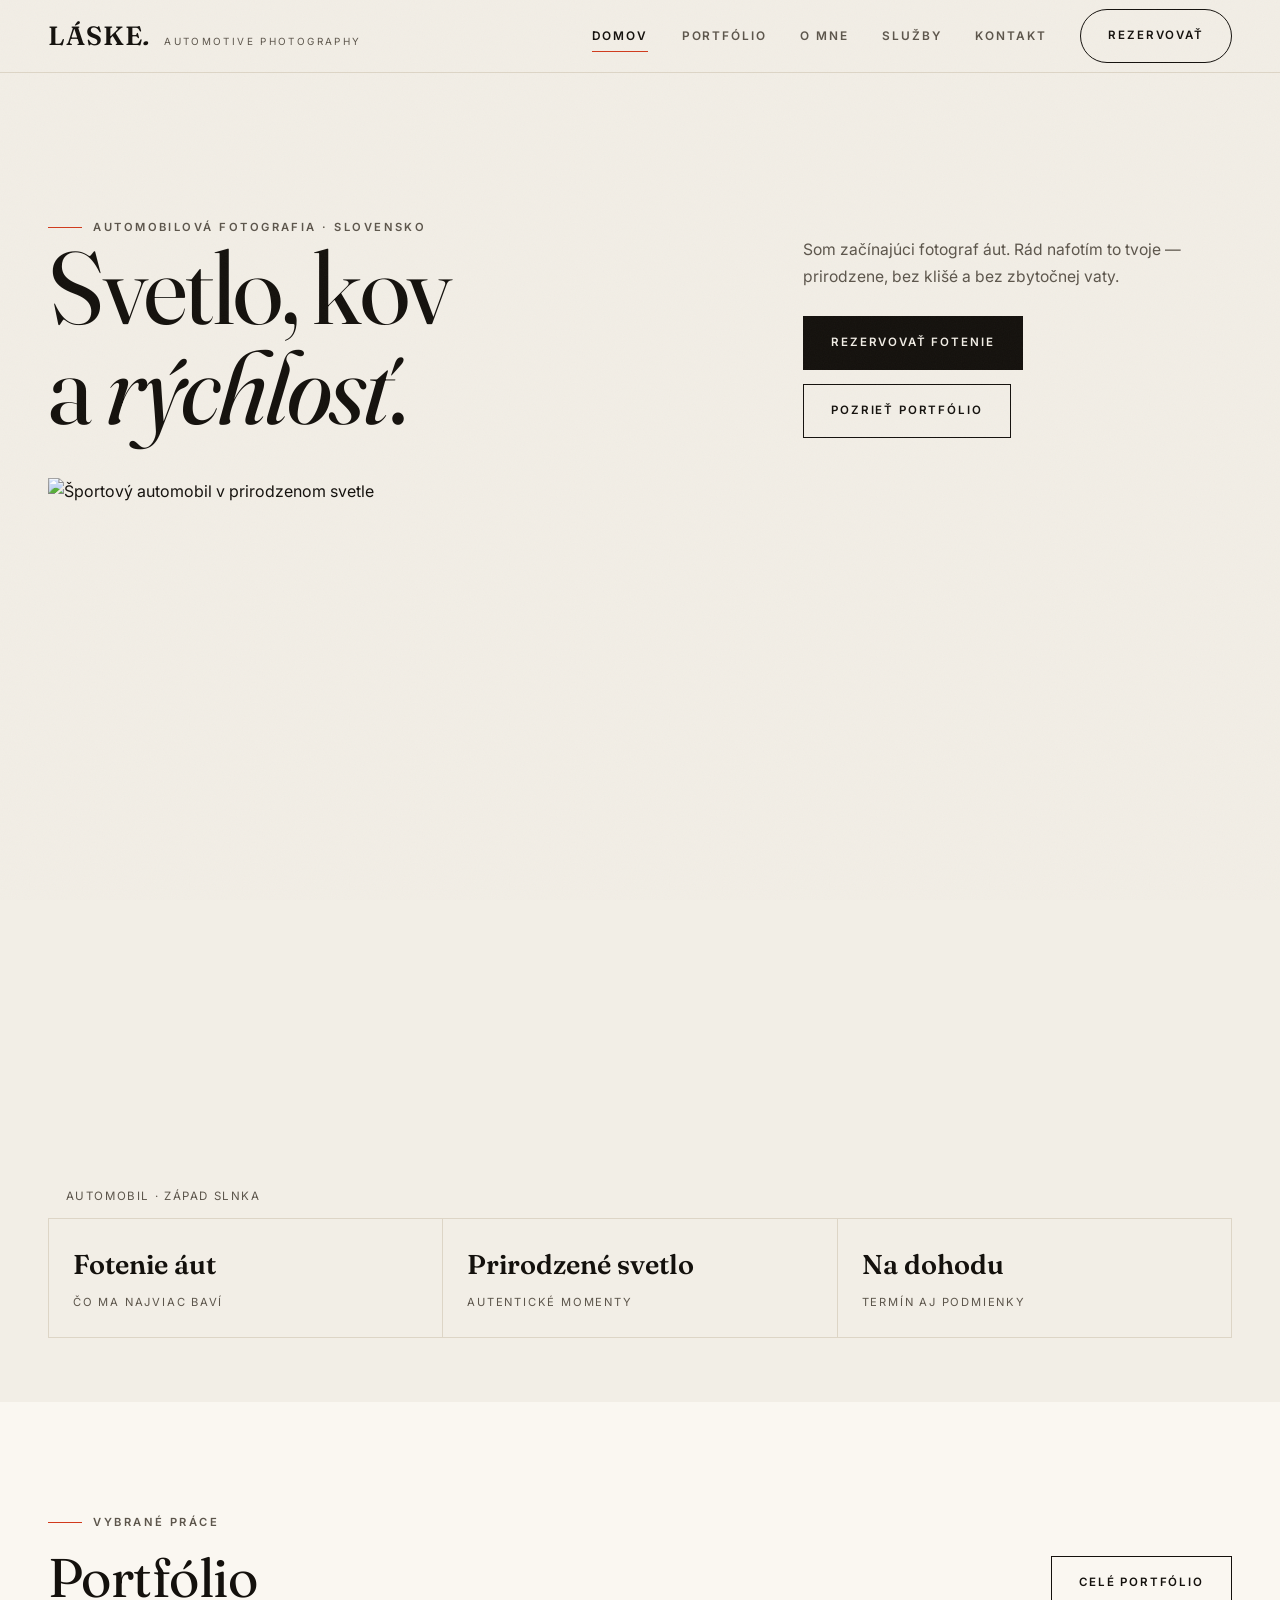
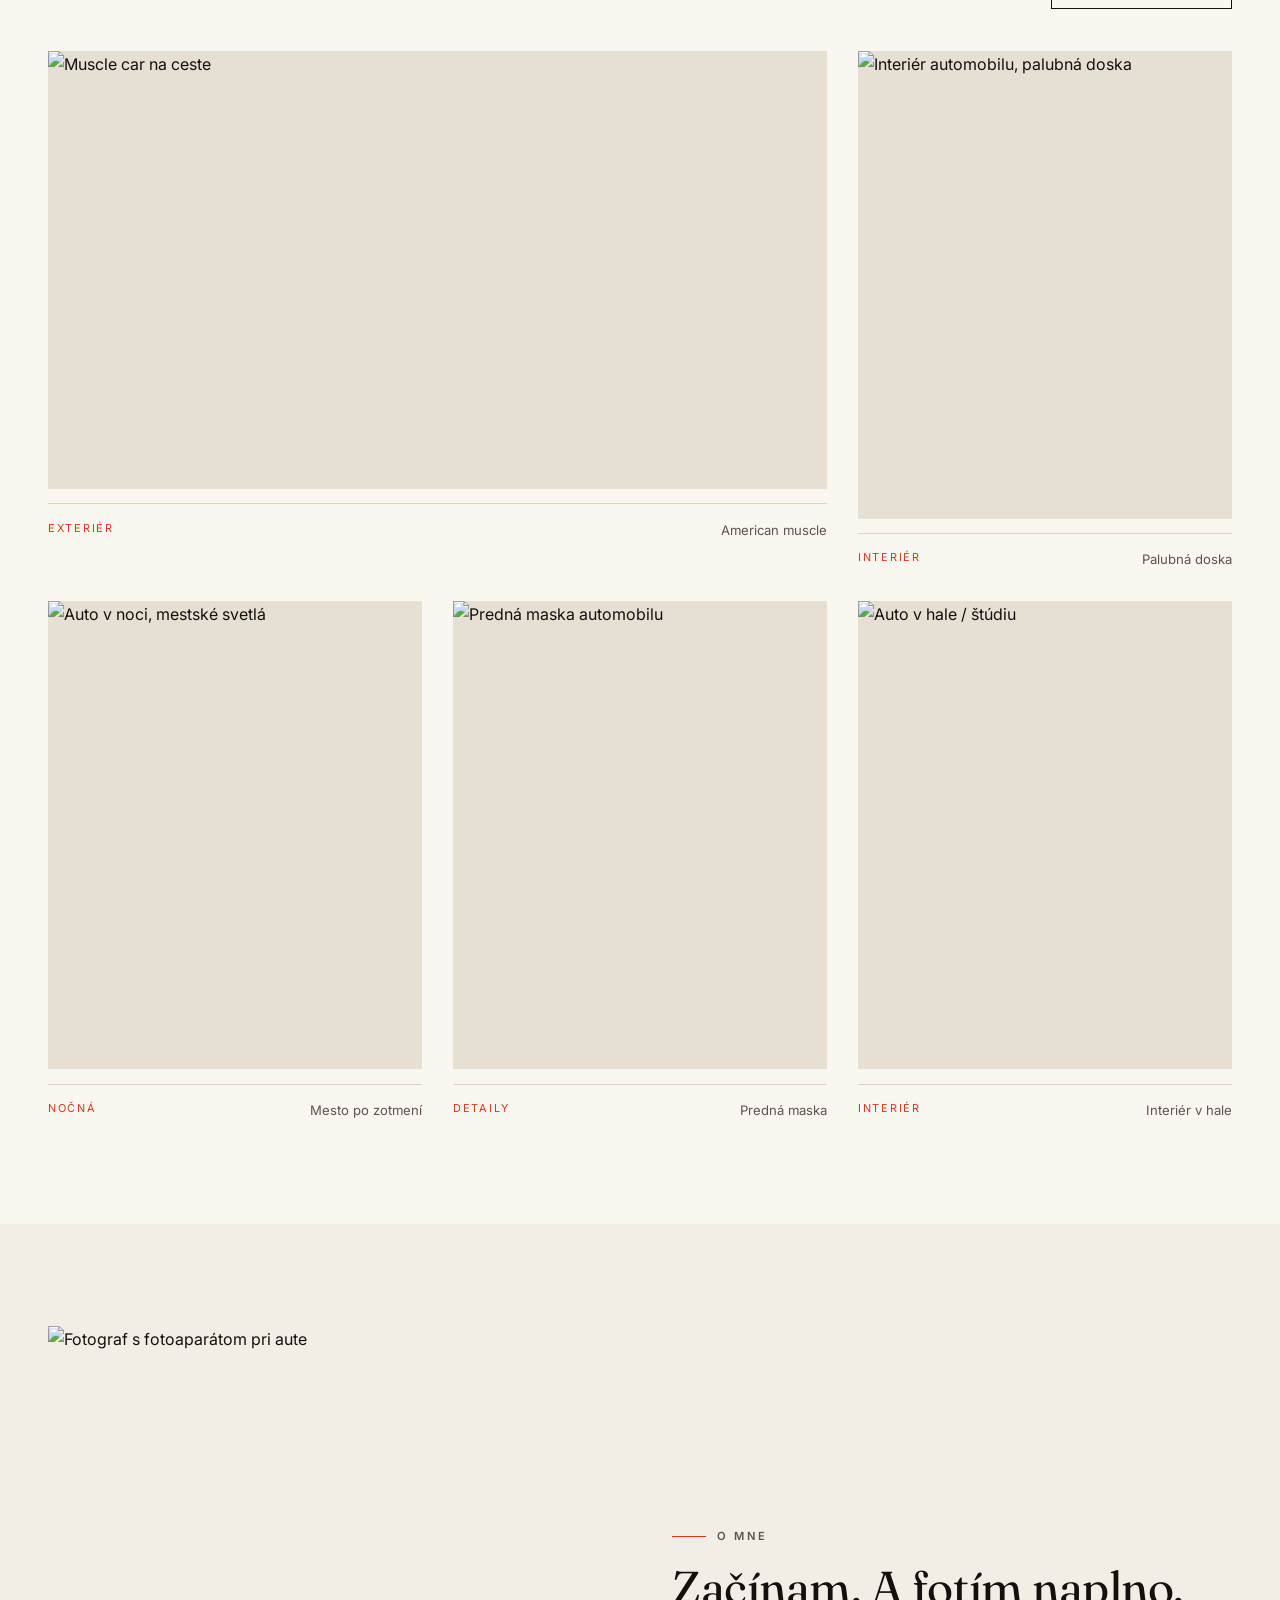
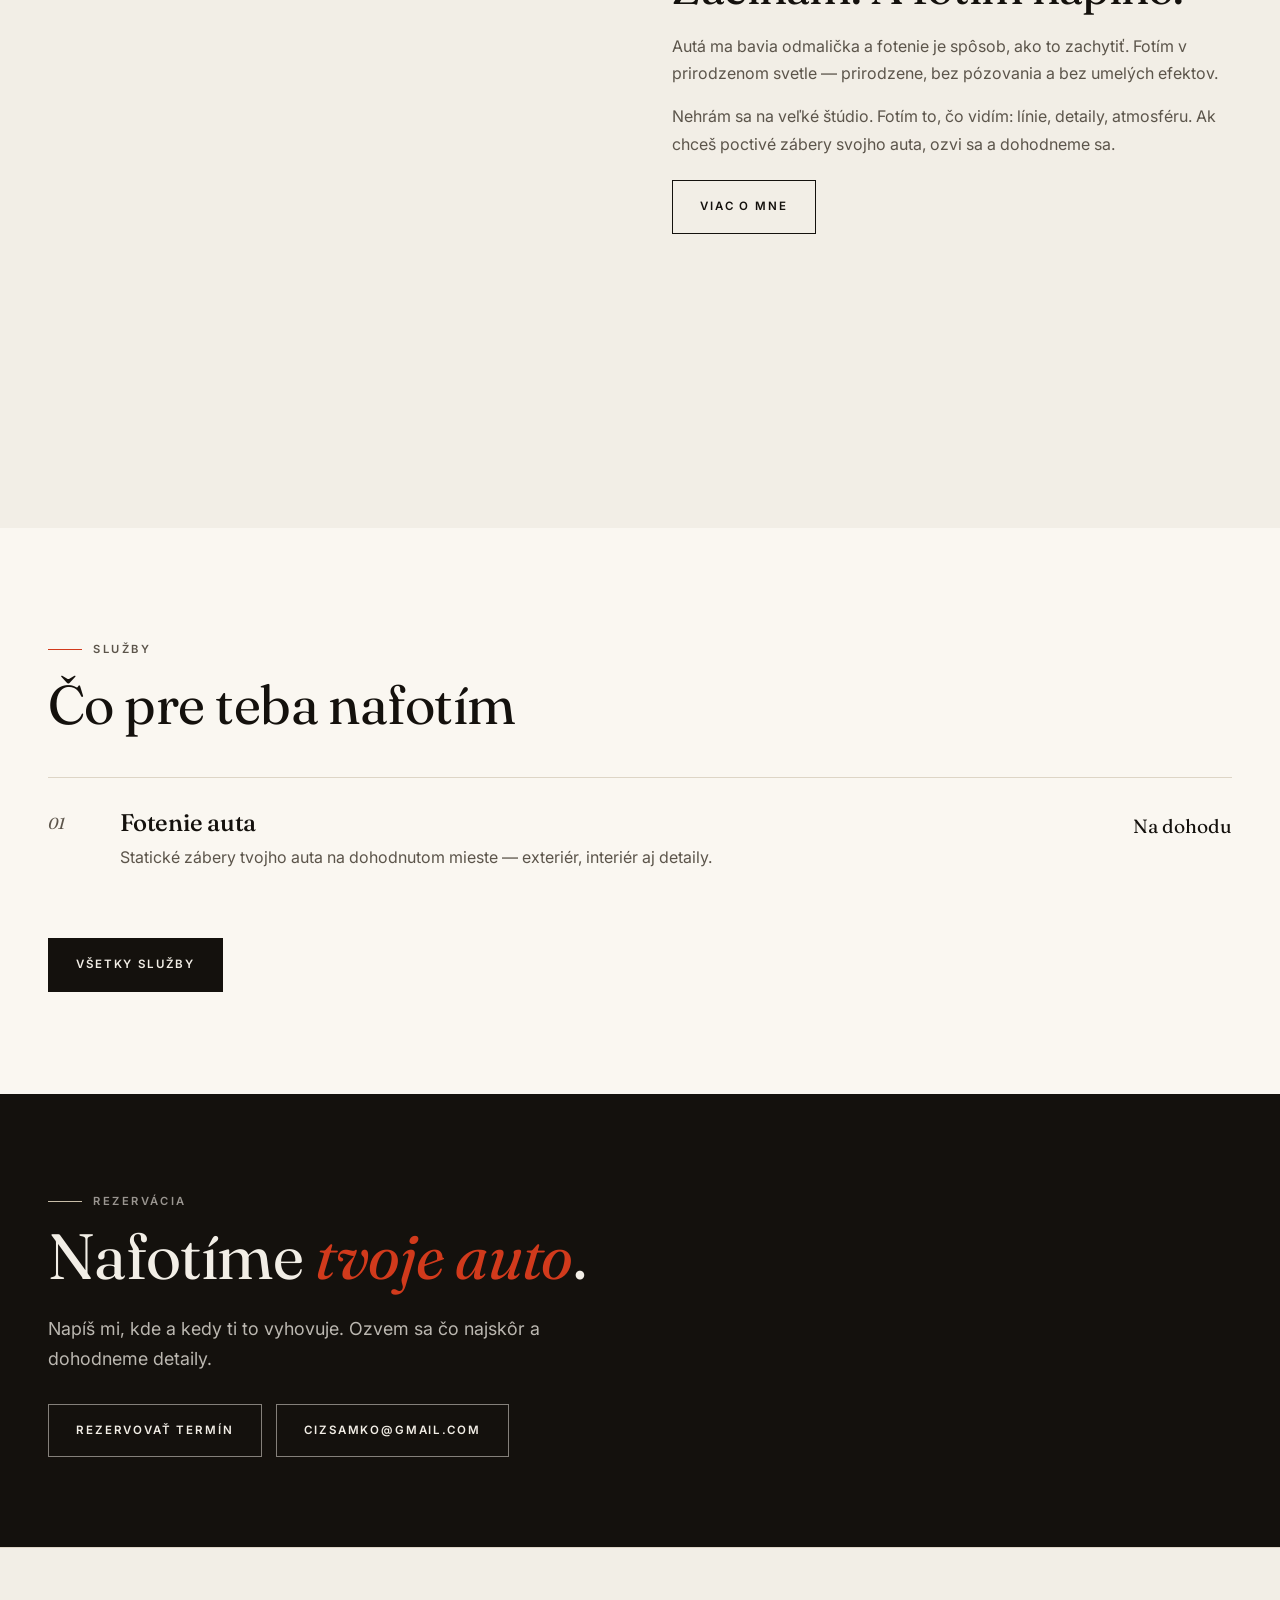
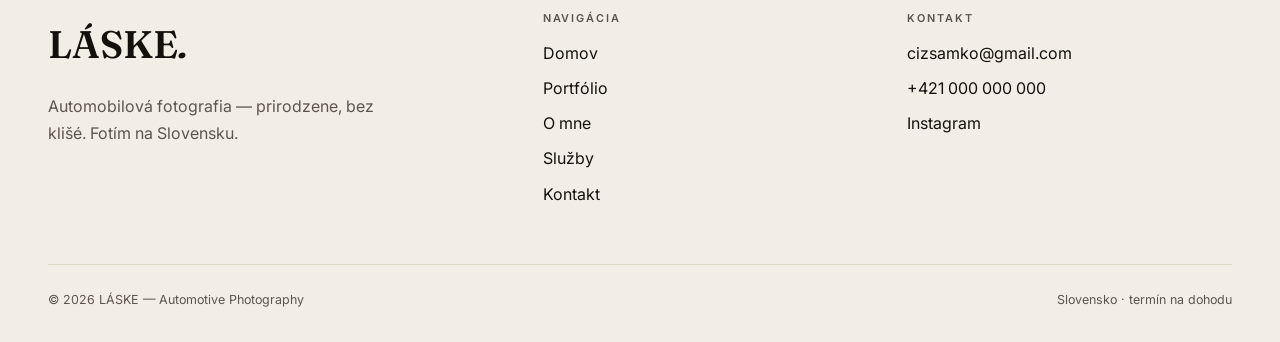
==== commit 073ea95d: "Portfolio: iba jedna sluzba (fotenie auta), odstranene carmeety a podujatia - Sluzby zuzene na jednu" ====
--- a/stranka portfolio/index.html
+++ b/stranka portfolio/index.html
@@ -4,7 +4,7 @@
   <meta charset="UTF-8">
   <meta name="viewport" content="width=device-width, initial-scale=1">
   <title>LÁSKE — Automobilová fotografia na Slovensku</title>
-  <meta name="description" content="Automobilové fotoportfólio. Fotím autá na carmeetoch, zrazoch a na dohodu — prirodzené svetlo, autentické momenty. Rezervuj si fotenie.">
+  <meta name="description" content="Automobilové fotoportfólio. Fotím autá — prirodzené svetlo, autentické momenty. Rezervuj si fotenie.">
   <meta name="theme-color" content="#f2eee6">
   <meta property="og:type" content="website">
   <meta property="og:title" content="LÁSKE — Automobilová fotografia">
@@ -49,8 +49,8 @@
             <h1 class="display">Svetlo, kov<br>a <em>rýchlosť</em>.</h1>
             <div class="hero__aside">
               <p class="lead">
-                Som začínajúci fotograf áut. Fotím na carmeetoch a zrazoch a rád nafotím
-                aj tvoje auto — prirodzene, bez klišé a bez zbytočnej vaty.
+                Som začínajúci fotograf áut. Rád nafotím to tvoje — prirodzene,
+                bez klišé a bez zbytočnej vaty.
               </p>
               <div class="hero__actions">
                 <a class="btn btn--solid" href="kontakt.html">Rezervovať fotenie</a>
@@ -63,13 +63,13 @@
             <img src="https://images.unsplash.com/photo-1503376780353-7e6692767b70?auto=format&fit=crop&w=1920&q=80"
                  alt="Športový automobil v prirodzenom svetle" width="1920" height="1080"
                  onerror="this.onerror=null;this.src='https://picsum.photos/seed/automotive-hero/1920/1080';">
-            <figcaption class="hero__caption">CarMeet · západ slnka</figcaption>
+            <figcaption class="hero__caption">Automobil · západ slnka</figcaption>
           </figure>
 
           <div class="stat-strip">
             <div>
-              <strong>Carmeety &amp; zrazy</strong>
-              <span>kde najčastejšie fotím</span>
+              <strong>Fotenie áut</strong>
+              <span>čo ma najviac baví</span>
             </div>
             <div>
               <strong>Prirodzené svetlo</strong>
@@ -171,8 +171,8 @@
             <p class="overline">O mne</p>
             <h2>Začínam. A fotím naplno.</h2>
             <p>
-              Autá ma bavia odmalička a fotenie je spôsob, ako to zachytiť. Začal som na
-              carmeetoch a zrazoch — v prirodzenom svetle, medzi ľuďmi, ktorí svoje autá milujú.
+              Autá ma bavia odmalička a fotenie je spôsob, ako to zachytiť. Fotím
+              v prirodzenom svetle — prirodzene, bez pózovania a bez umelých efektov.
             </p>
             <p>
               Nehrám sa na veľké štúdio. Fotím to, čo vidím: línie, detaily, atmosféru.
@@ -200,23 +200,6 @@
           </div>
           <div class="service__meta"><span class="service__price">Na dohodu</span></div>
         </div>
-        <div class="service reveal">
-          <div class="service__num">02</div>
-          <div class="service__body">
-            <h3>Viac záberov</h3>
-            <p>Rozšírená sada — viac uhlov, detailov a atmosférických záberov na výber.</p>
-          </div>
-          <div class="service__meta"><span class="service__price">Na dohodu</span></div>
-        </div>
-        <div class="service reveal">
-          <div class="service__num">03</div>
-          <div class="service__body">
-            <h3>Podujatia &amp; carmeety</h3>
-            <p>Reportážne fotenie zrazu, carmeetu alebo akcie — zachytím autá aj atmosféru.</p>
-          </div>
-          <div class="service__meta"><span class="service__price">Na dohodu</span></div>
-        </div>
-
         <div class="reveal" style="margin-top:2.2rem">
           <a class="btn btn--solid" href="sluzby.html">Všetky služby</a>
         </div>
